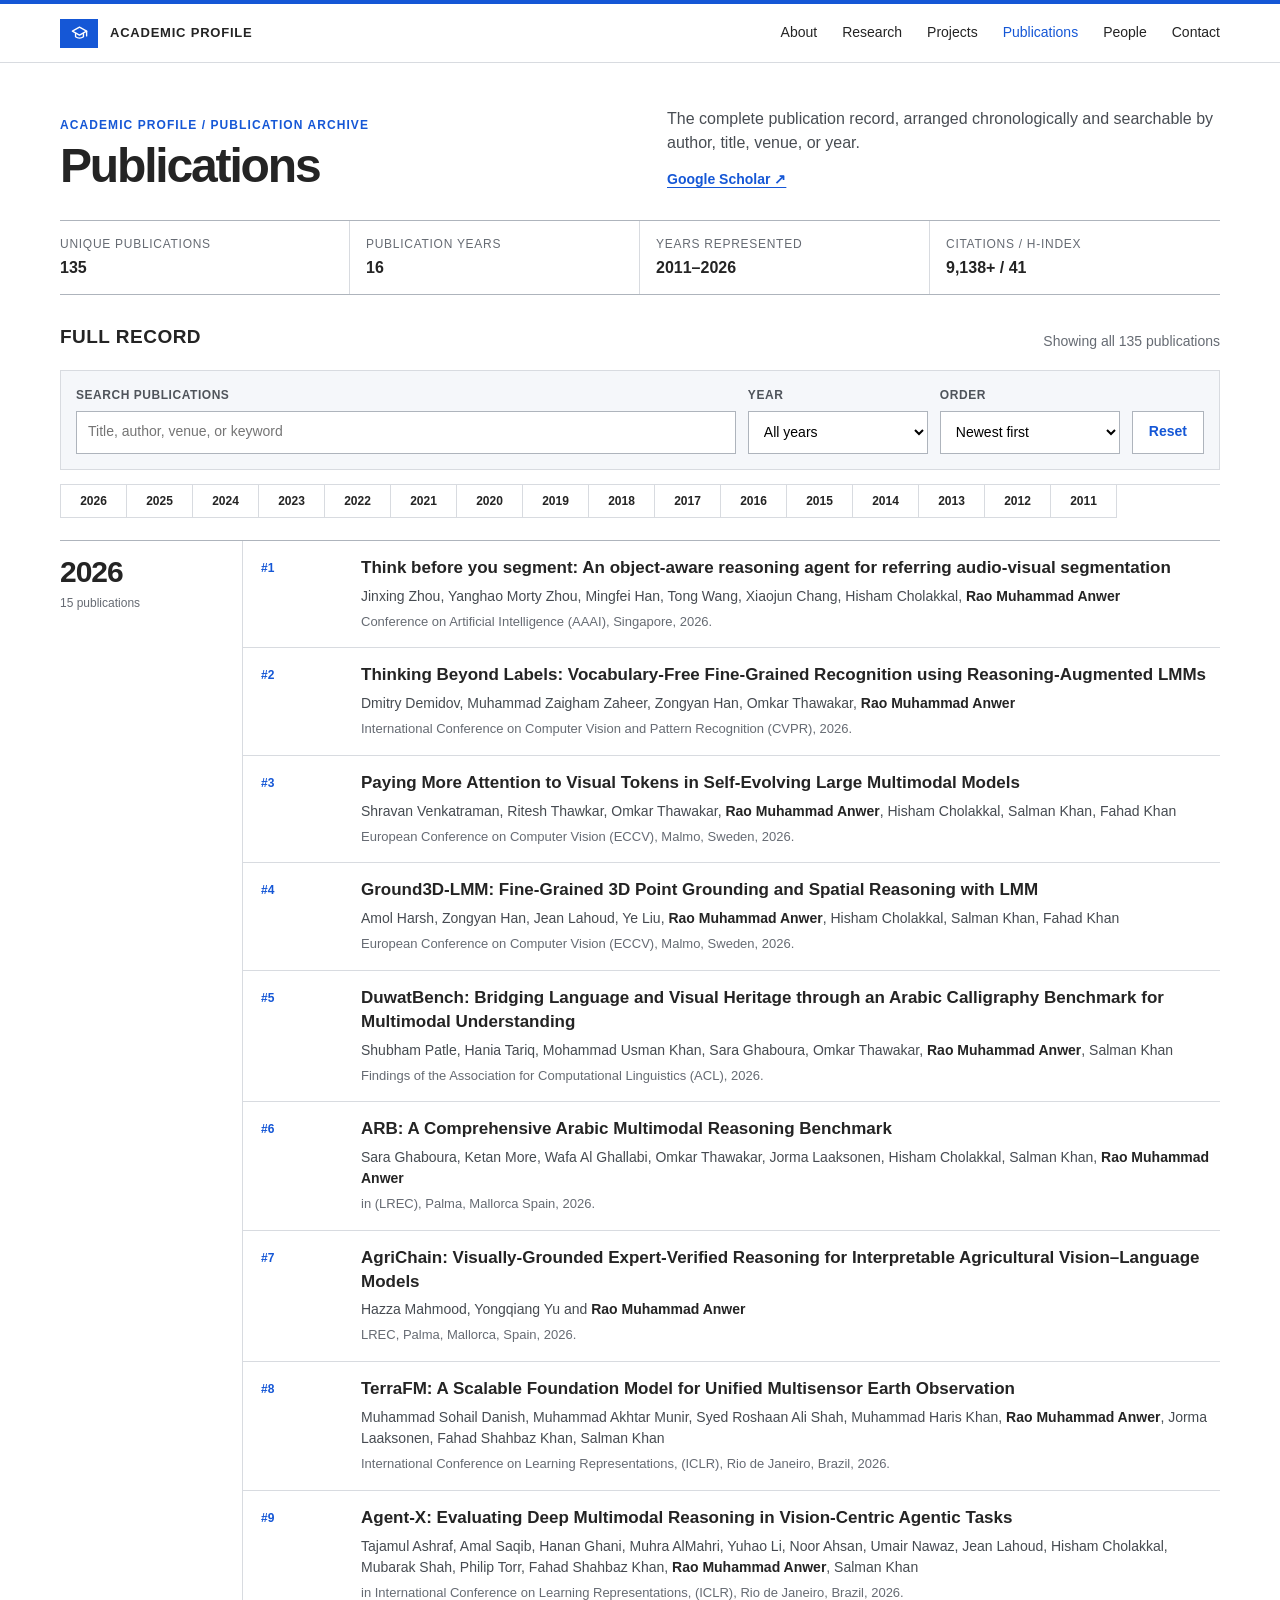
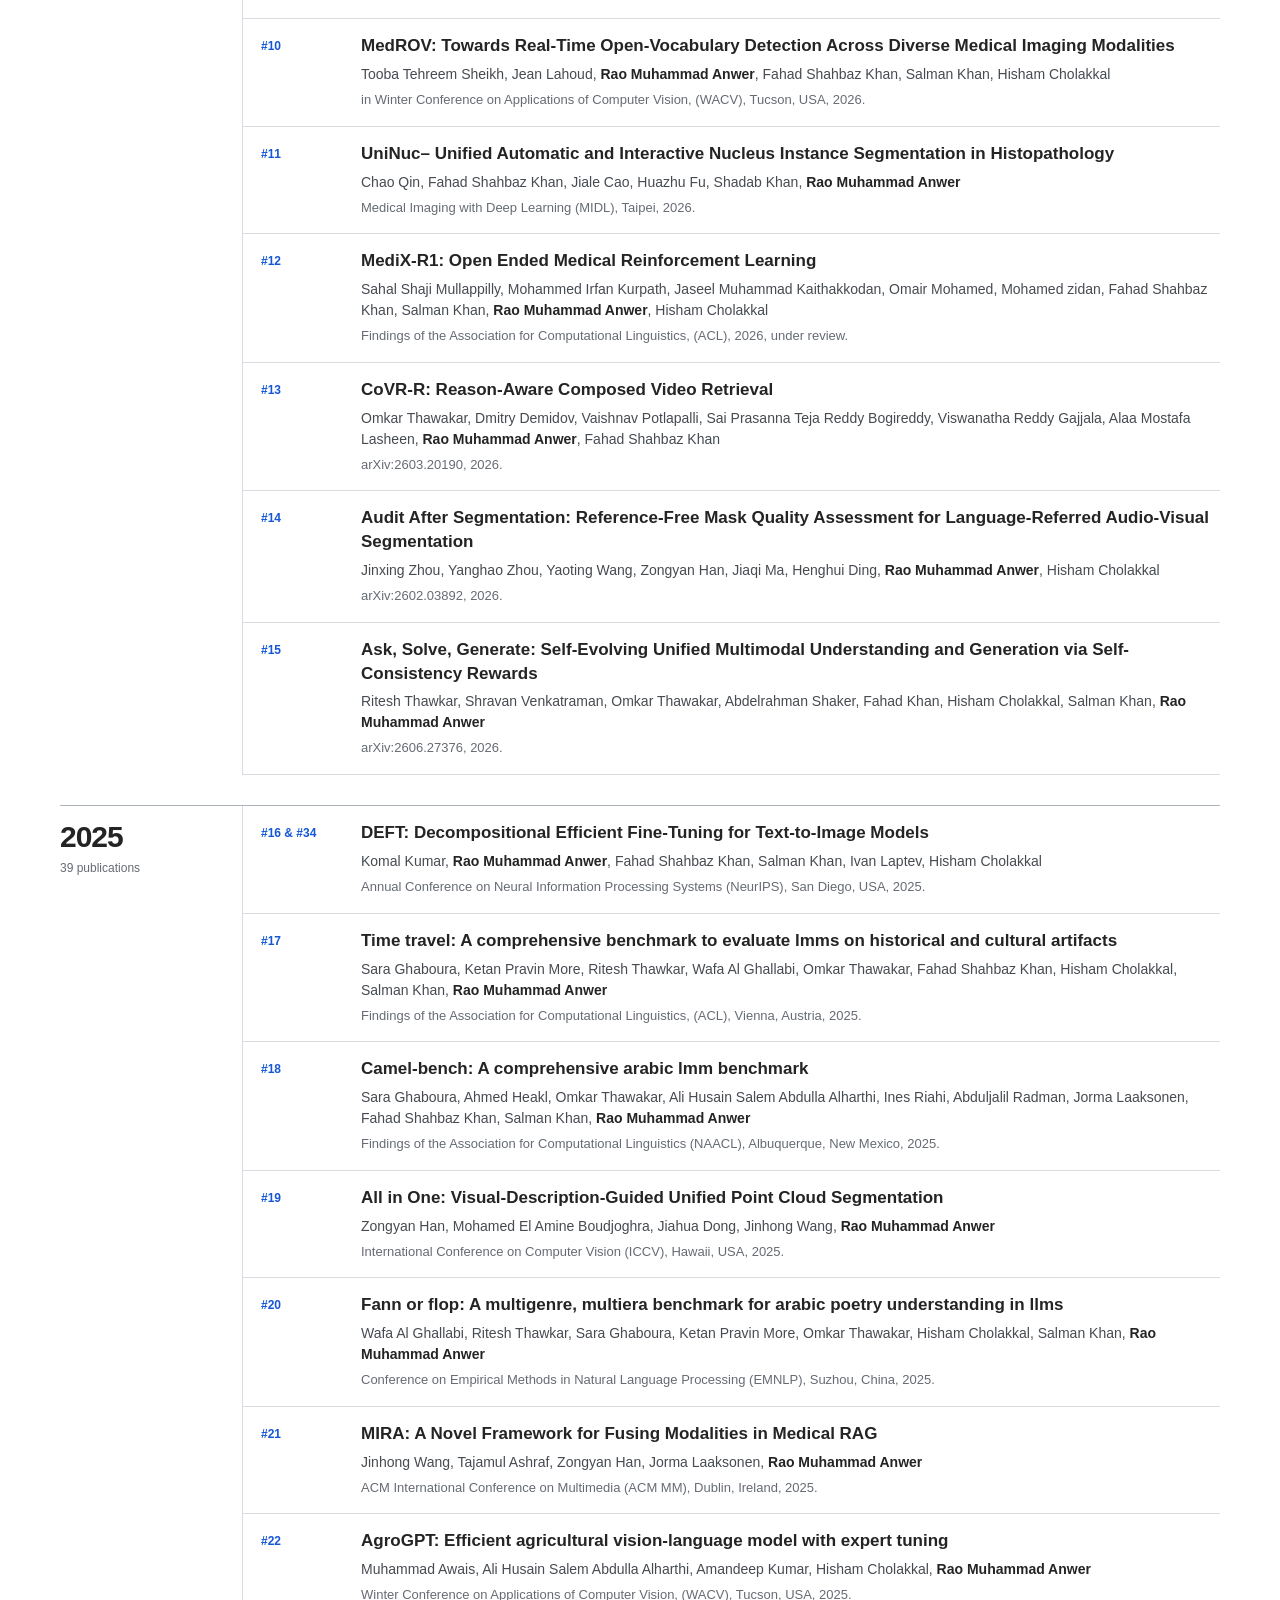
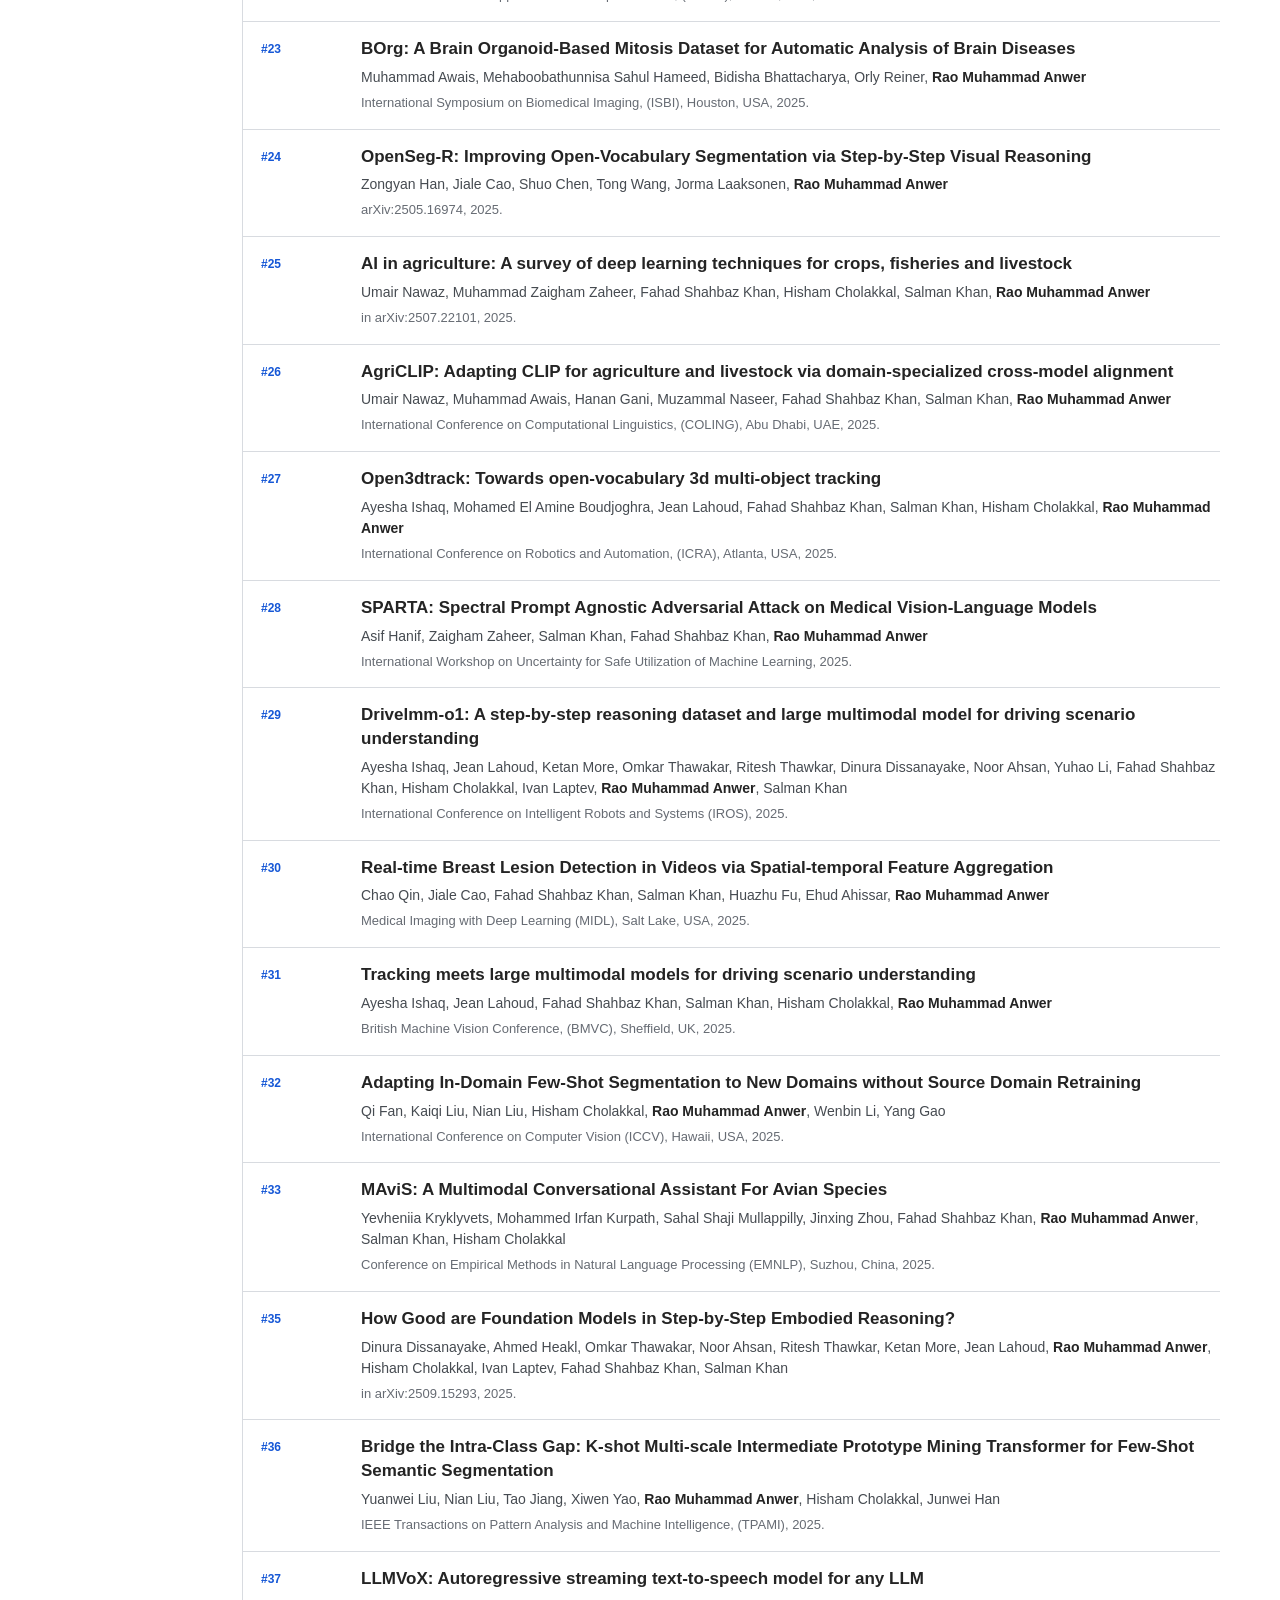
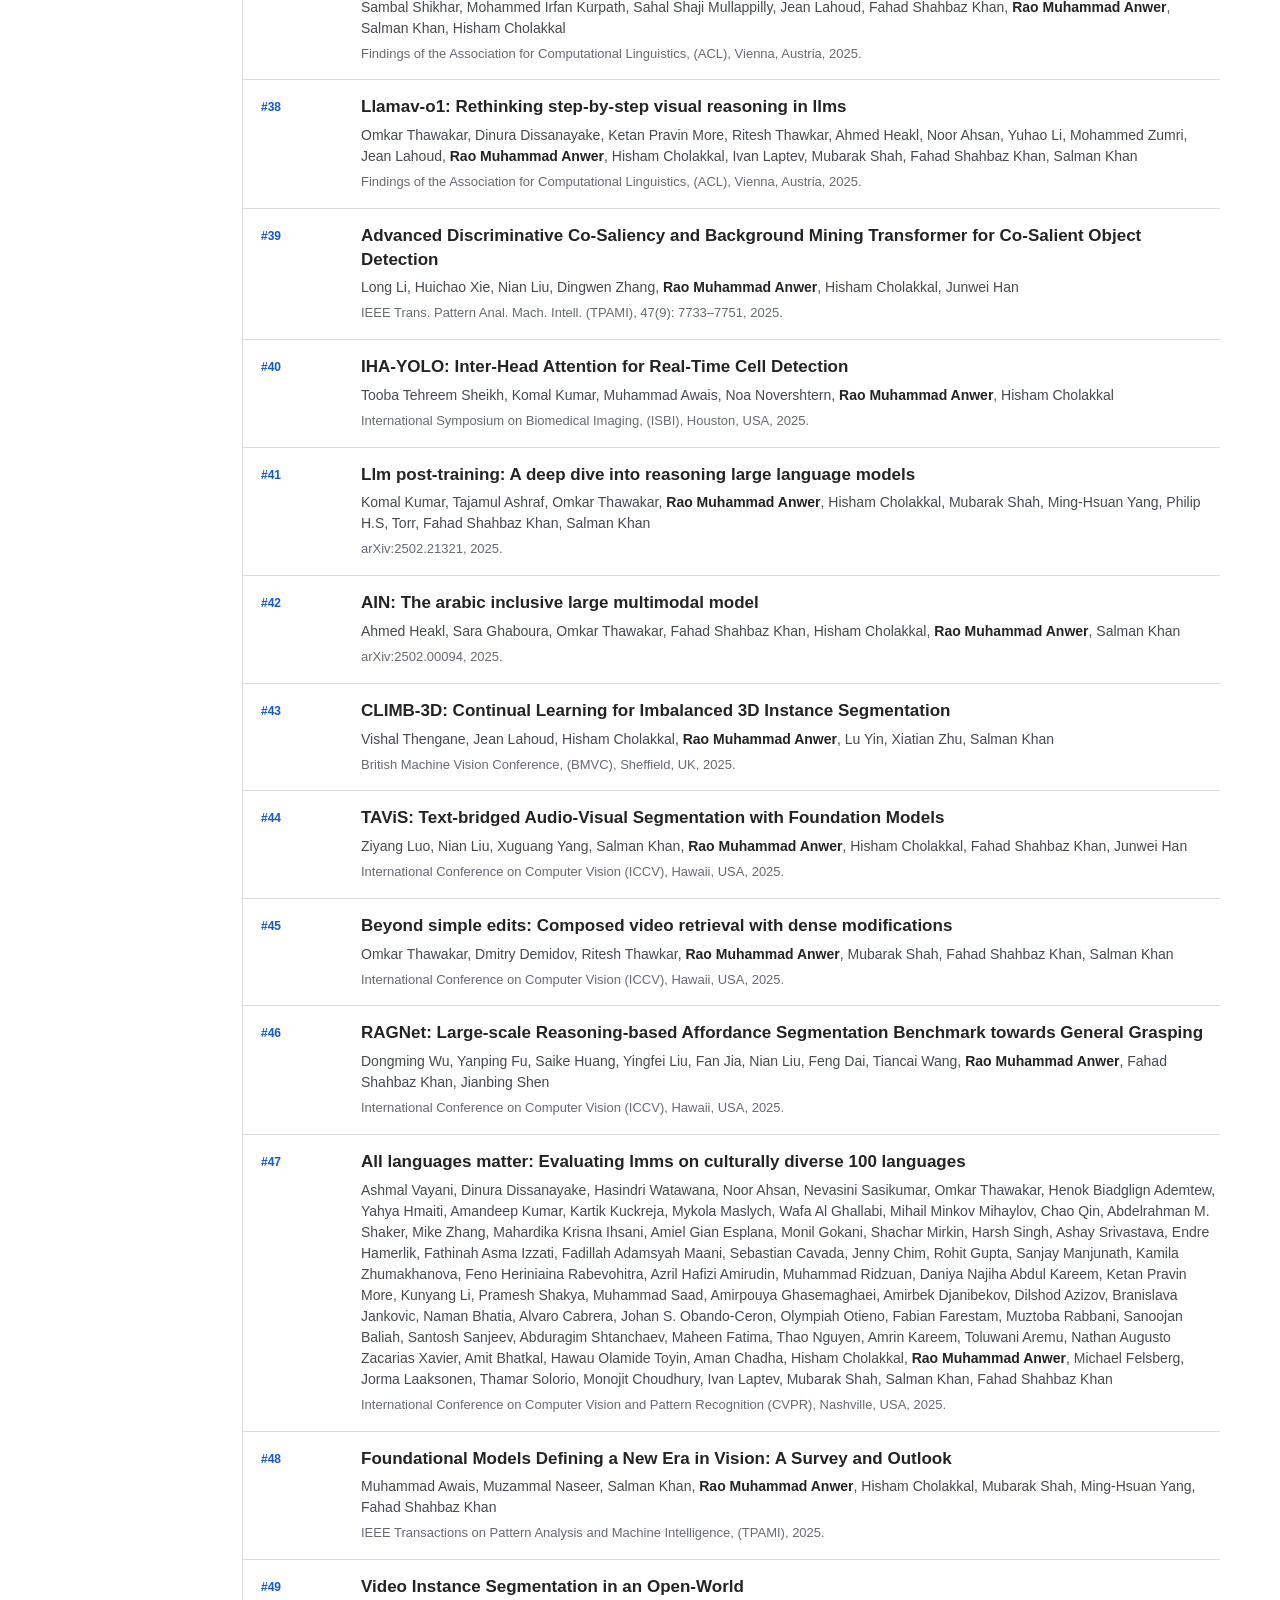
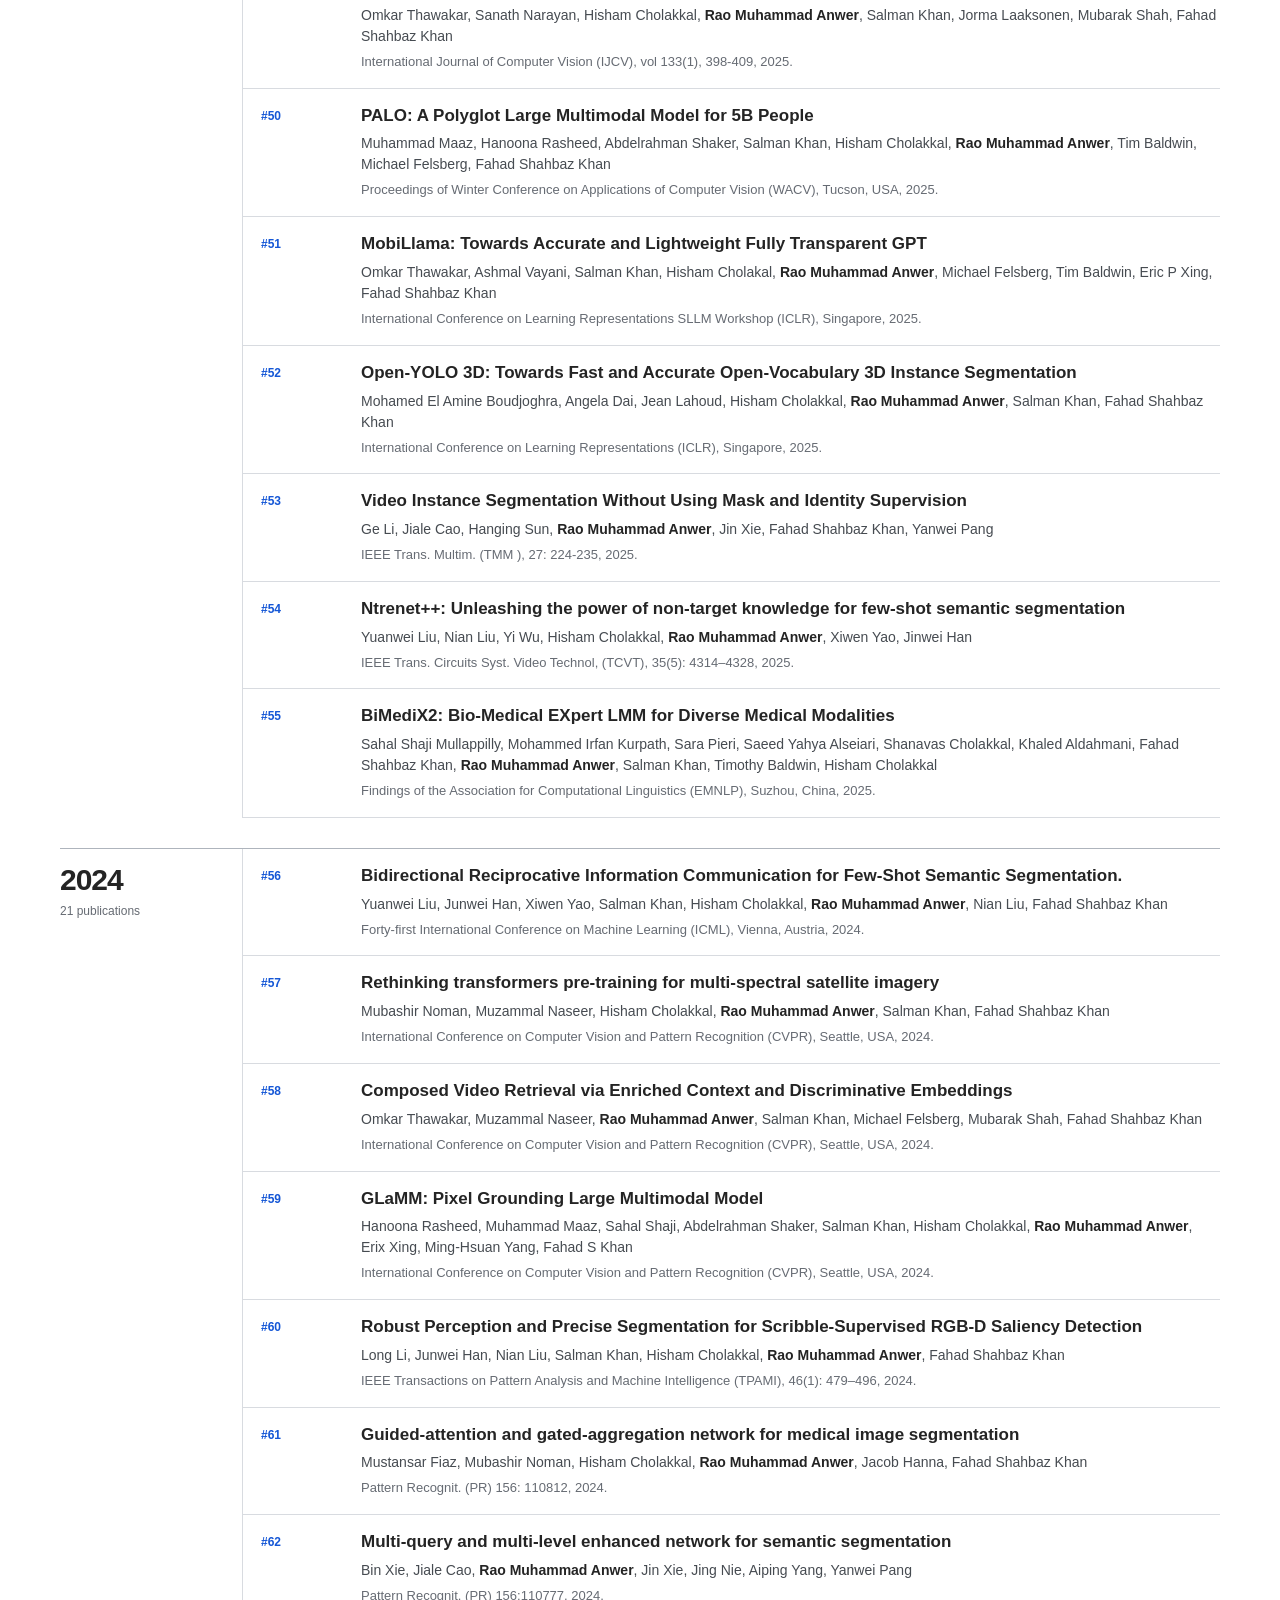
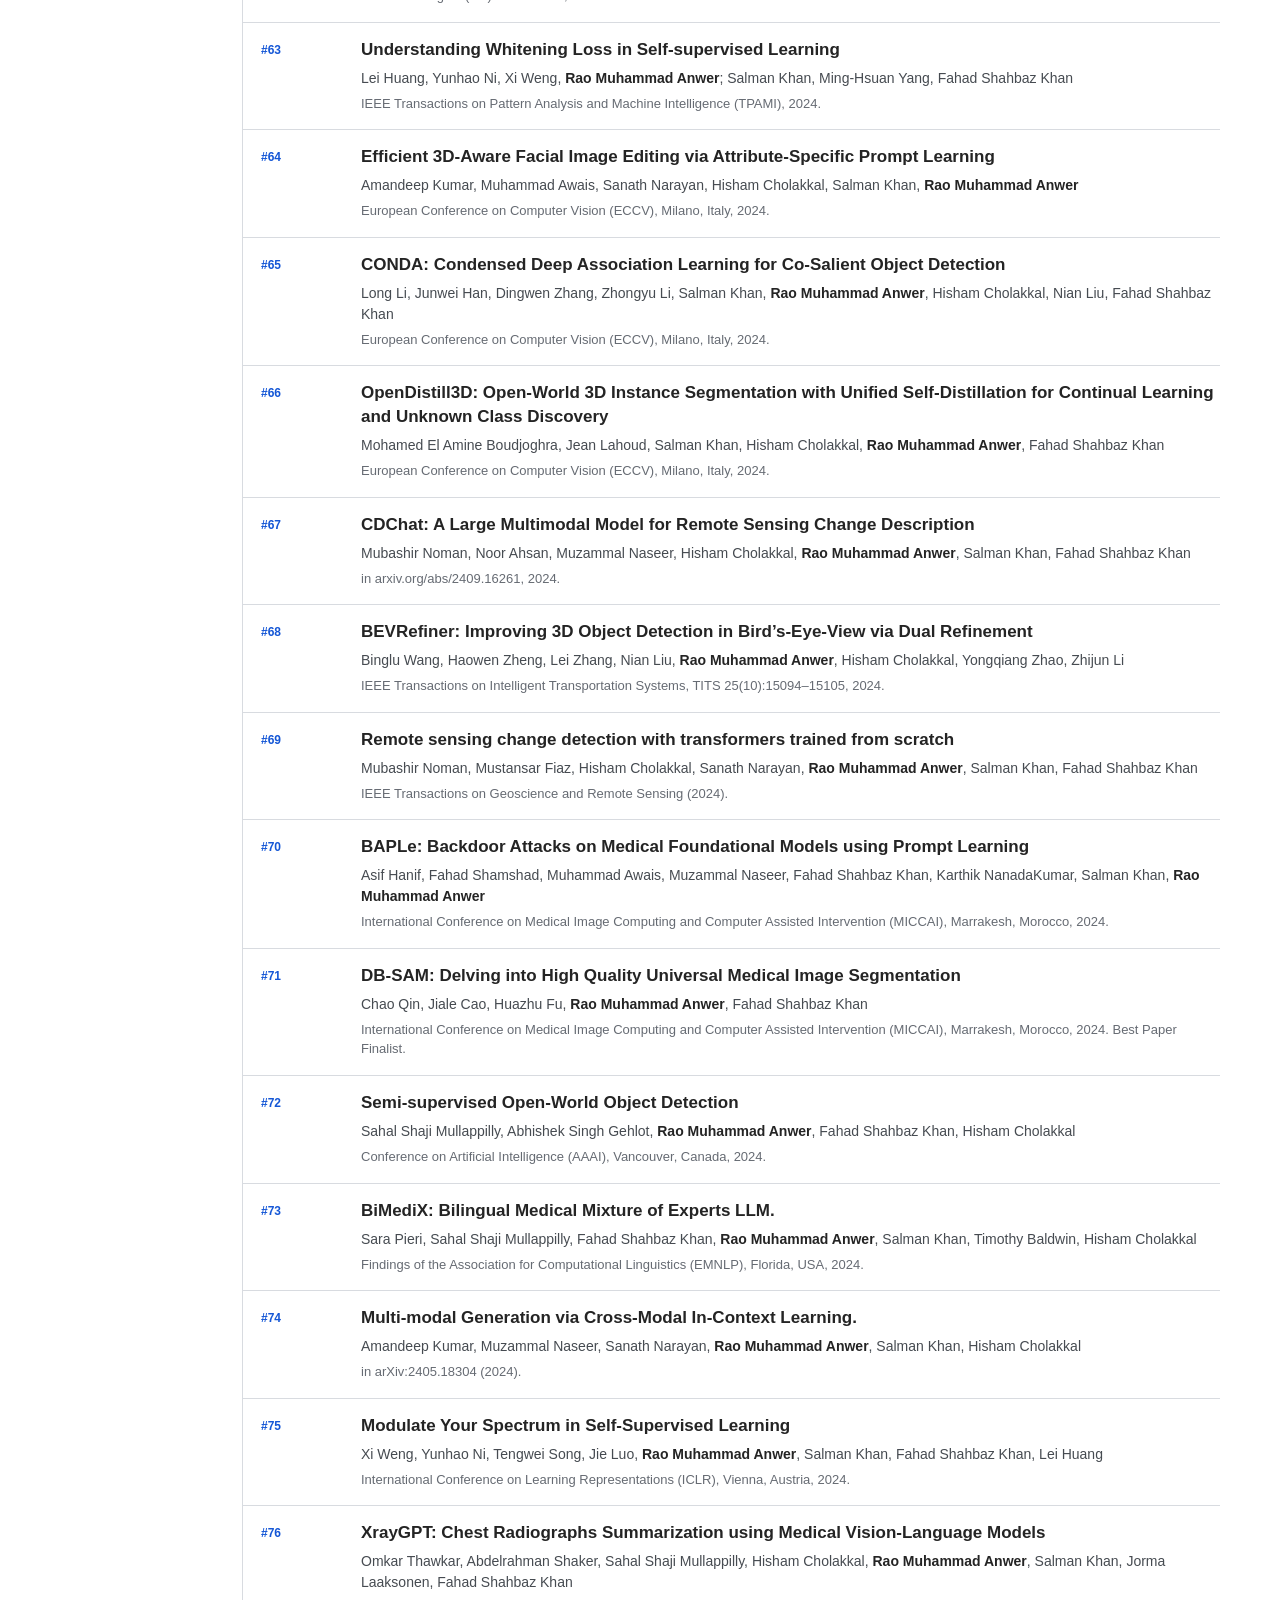
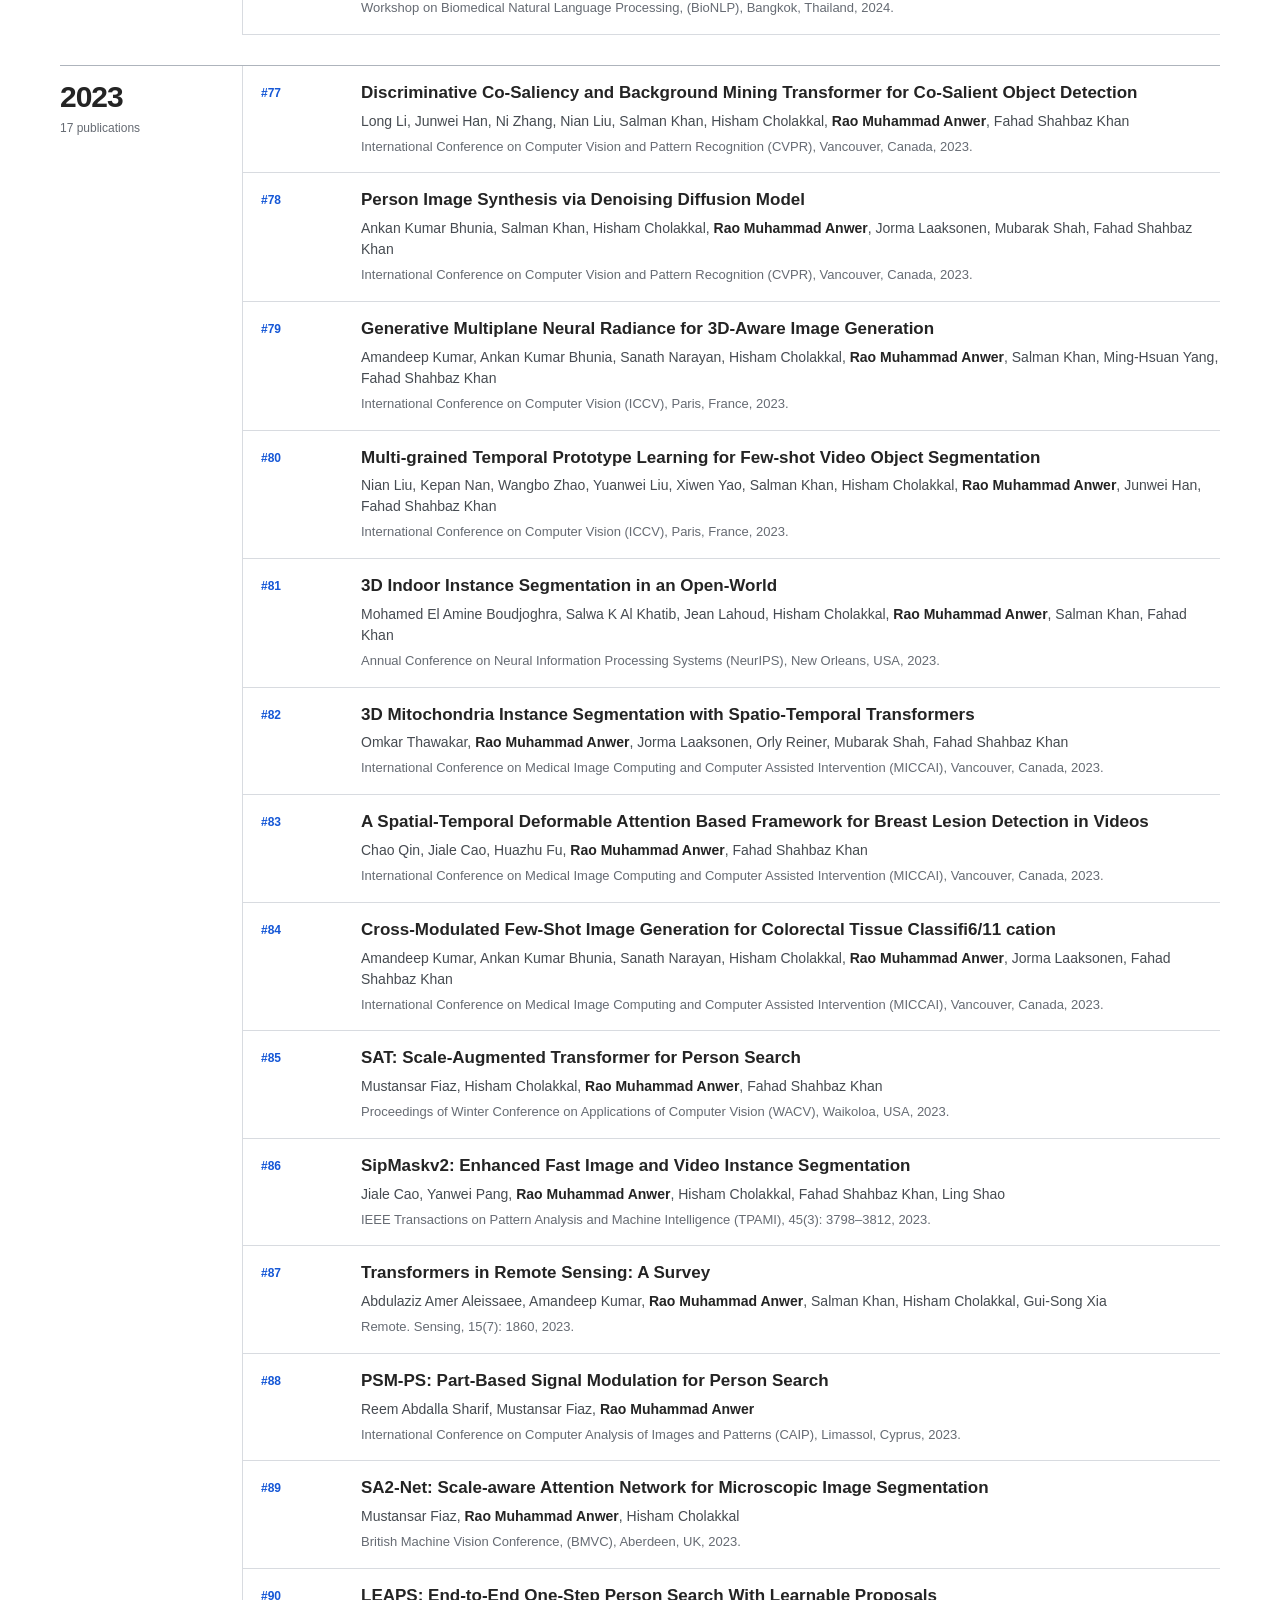
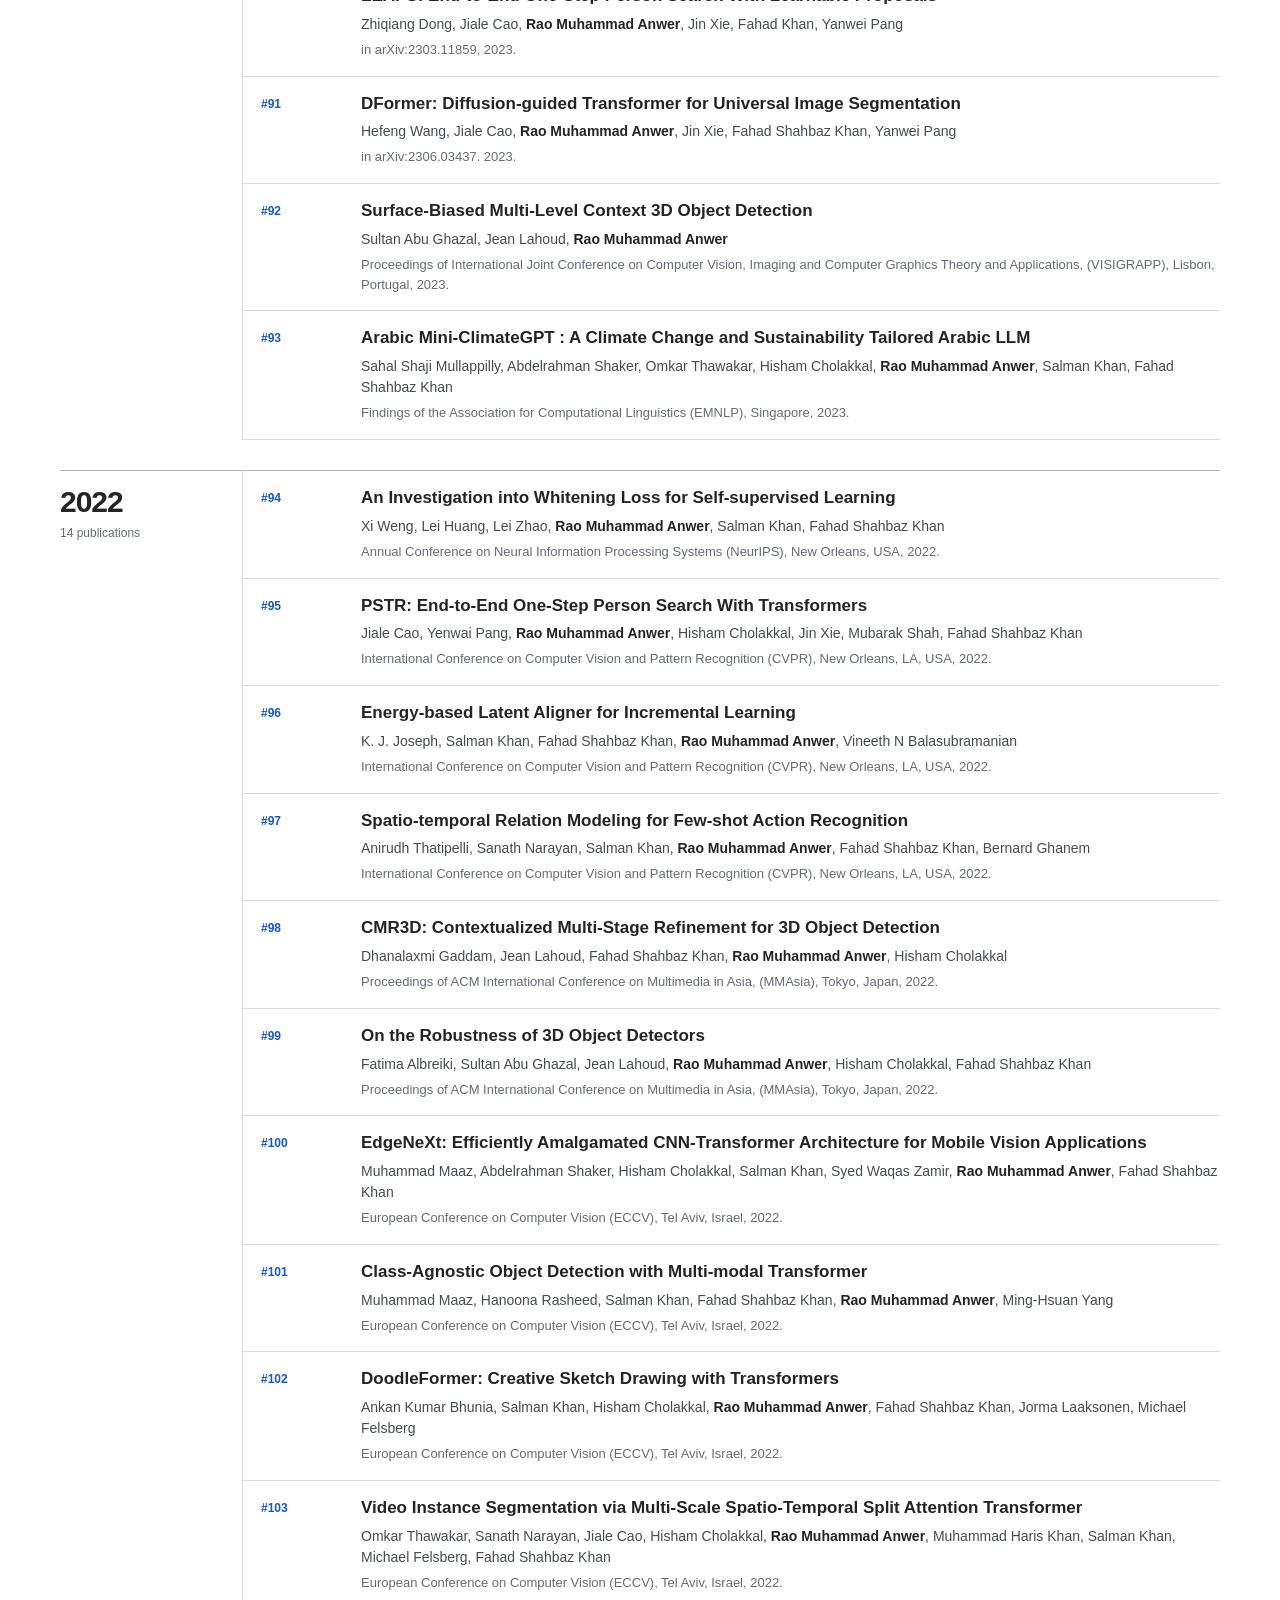
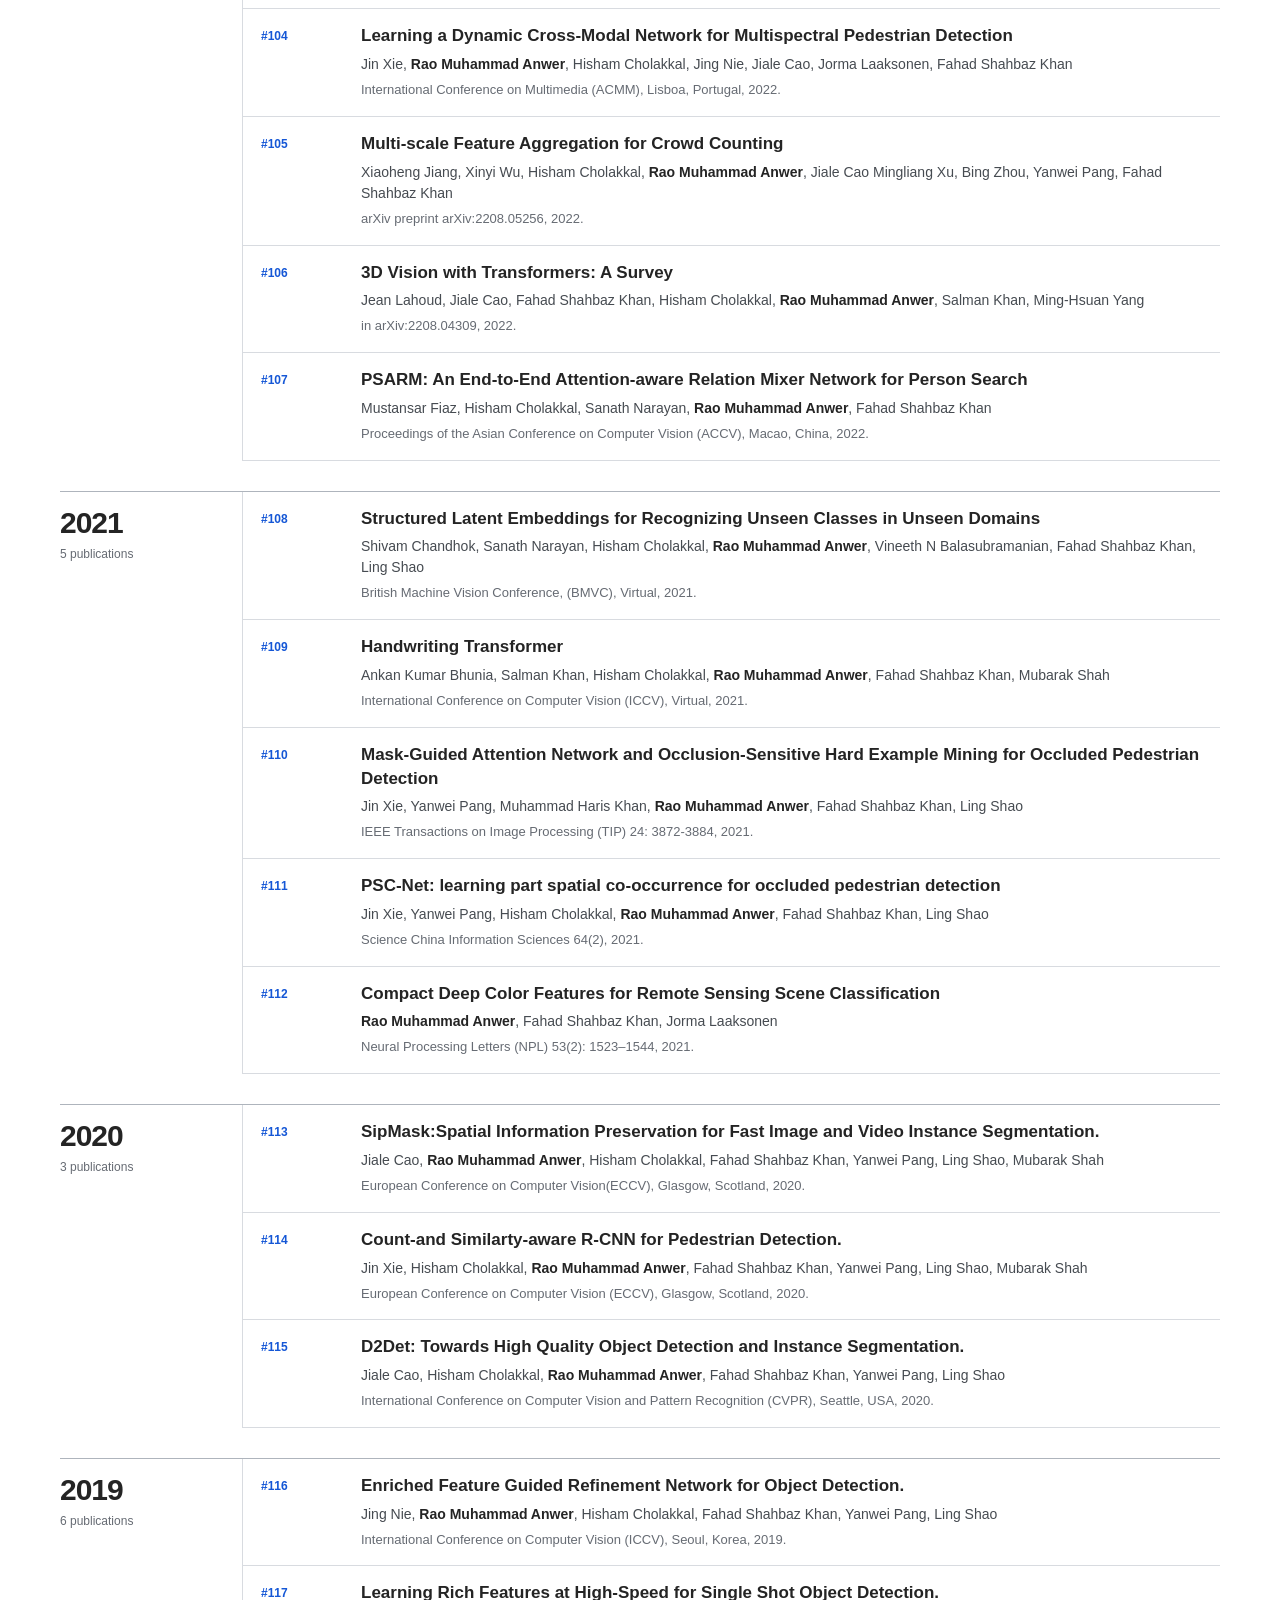
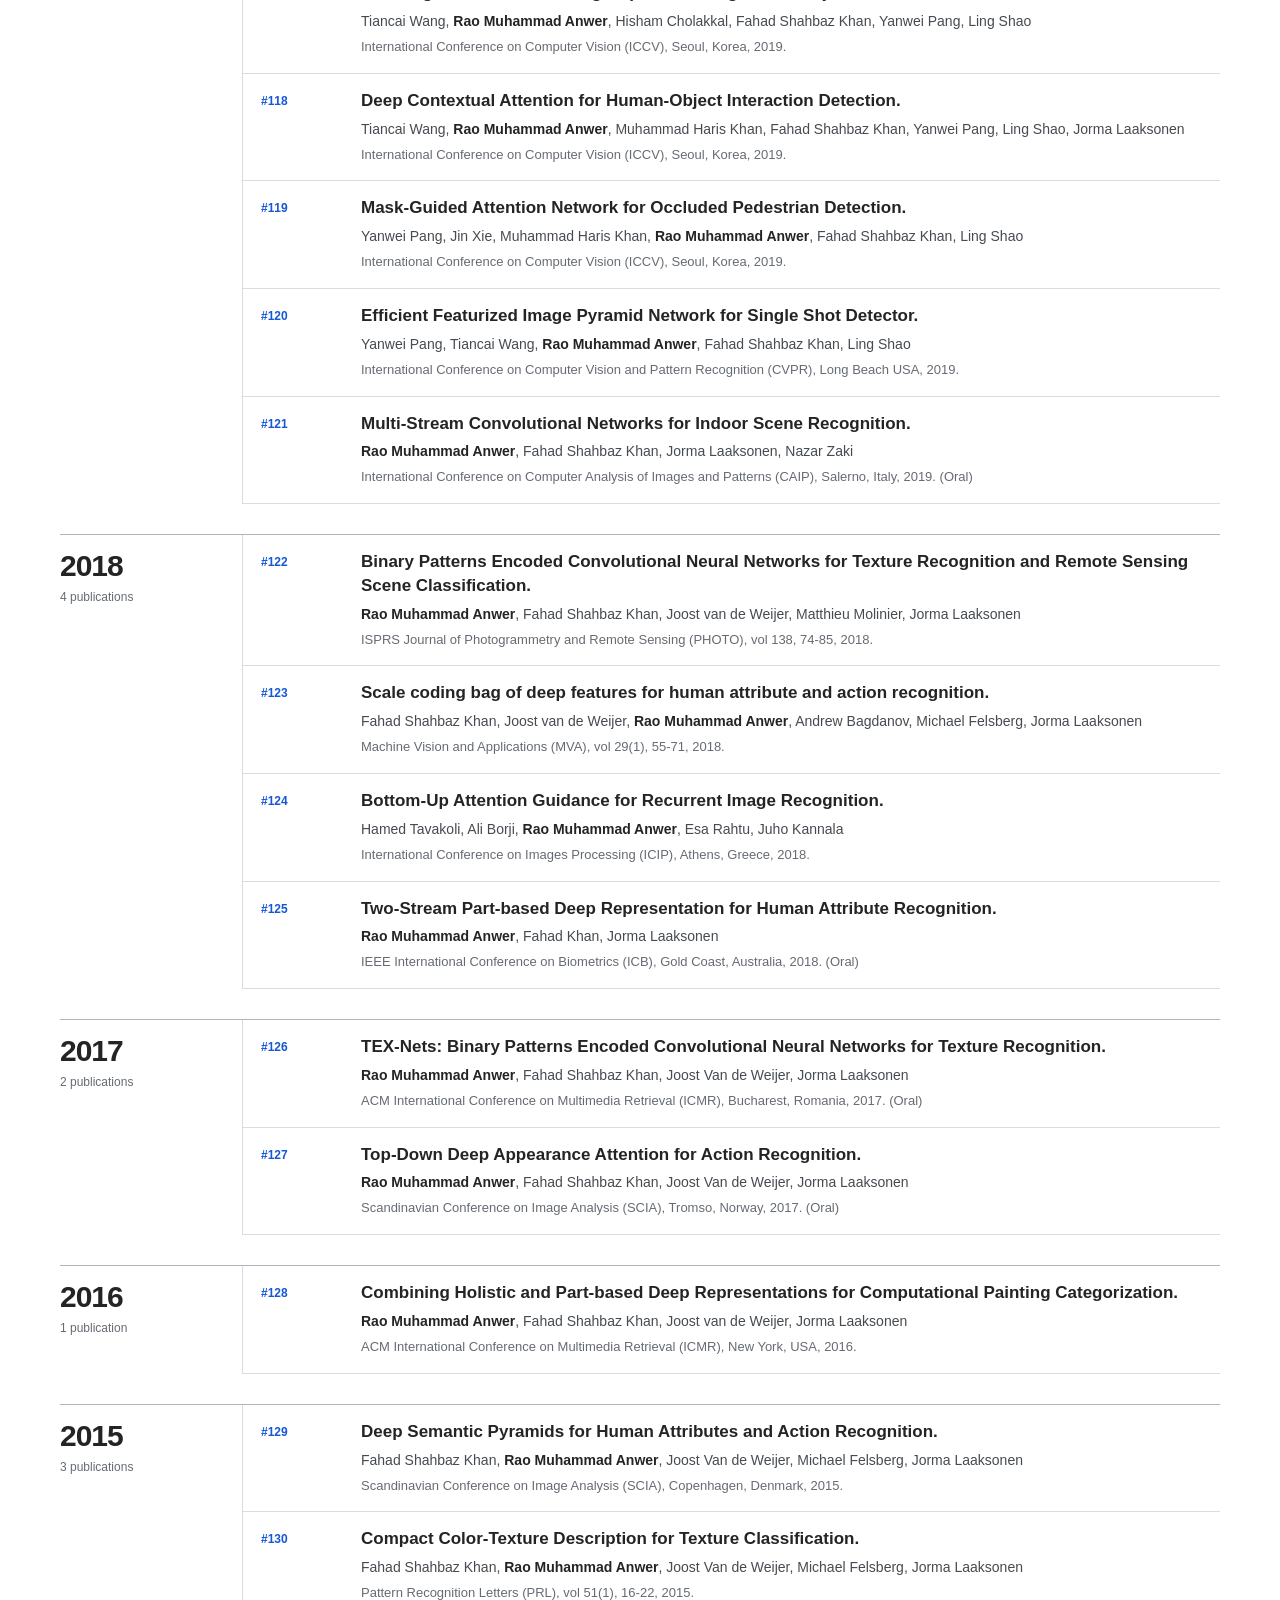
==== publications.html @ 92c31e39 "files added" ====
<!doctype html>
<html lang="en">

<head>
  <meta charset="UTF-8" />
  <meta name="viewport" content="width=device-width, initial-scale=1.0" />
  <meta name="description"
    content="Complete publication record of Rao Muhammad Anwer, arranged and searchable by year." />
  <meta name="theme-color" content="#ffffff" />
  <title>Publications — Rao Muhammad Anwer</title>
  <link rel="stylesheet" href="styles.css" />
  <script src="script.js" defer></script>
  <script src="publications-data.js" defer></script>
  <script src="publications-page.js" defer></script>
</head>

<body>
  <a class="skip-link" href="#main">Skip to main content</a>

  <header class="site-header">
    <div class="page header-row">
      <a class="site-name" href="index.html" aria-label="Rao Muhammad Anwer, home">
        <span class="site-icon" aria-hidden="true">
          <svg viewBox="0 0 24 24" fill="none" stroke="currentColor" stroke-width="1.7"
            stroke-linecap="round" stroke-linejoin="round" focusable="false">
            <path d="m3 9 9-5 9 5-9 5-9-5Z" />
            <path d="M7 12v4c2.8 2.2 7.2 2.2 10 0v-4" />
            <path d="M21 9v6" />
          </svg>
        </span>
        <span>Academic profile</span>
      </a>

      <button class="menu-button" type="button" aria-expanded="false" aria-controls="primary-navigation">
        <span class="sr-only">Toggle navigation</span>
        Menu
      </button>

      <nav id="primary-navigation" class="site-nav" aria-label="Primary navigation">
        <a href="index.html#about">About</a>
        <a href="index.html#research">Research</a>
        <a href="index.html#projects">Projects</a>
        <a href="publications.html" aria-current="page">Publications</a>
        <a href="people.html">People</a>
        <a href="index.html#contact">Contact</a>
      </nav>
    </div>
  </header>

  <main id="main" class="page publications-main">
    <header class="publications-hero">
      <div>
        <p class="overline">Academic profile / Publication archive</p>
        <h1>Publications</h1>
      </div>
      <div class="publications-hero-copy">
        <p>
          The complete publication record, arranged chronologically and searchable
          by author, title, venue, or year.
        </p>
        <div class="publications-source-links">
          <a href="https://scholar.google.com/citations?user=_KlvMVoAAAAJ&amp;hl=en" target="_blank"
            rel="noreferrer">Google Scholar ↗</a>
        </div>
      </div>
    </header>

    <div class="publication-metrics" aria-label="Publication metrics">
      <div><span>Unique publications</span><strong id="unique-publication-count">135</strong></div>
      <div><span>Publication years</span><strong>16</strong></div>
      <div><span>Years represented</span><strong>2011–2026</strong></div>
      <div><span>Citations / H-index</span><strong>9,138+ / 41</strong></div>
    </div>

    <section class="publication-browser" aria-labelledby="publication-browser-title">
      <div class="publication-browser-heading">
        <div>
          <h2 id="publication-browser-title">Full record</h2>
        </div>
        <p id="publication-results-status" role="status" aria-live="polite">
          Showing 135 publications
        </p>
      </div>

      <form class="publication-controls" id="publication-controls" role="search">
        <label class="publication-search">
          <span>Search publications</span>
          <input id="publication-search" name="query" type="search"
            placeholder="Title, author, venue, or keyword" autocomplete="off" />
        </label>

        <label>
          <span>Year</span>
          <select id="publication-year" name="year">
            <option value="all">All years</option>
          </select>
        </label>

        <label>
          <span>Order</span>
          <select id="publication-sort" name="sort">
            <option value="newest">Newest first</option>
            <option value="oldest">Oldest first</option>
          </select>
        </label>

        <button id="publication-reset" type="reset">Reset</button>
      </form>

      <nav id="publication-year-nav" class="publication-year-nav" aria-label="Jump to publication year"></nav>

      <div id="full-publication-record" class="full-publication-record" aria-busy="true"></div>

      <div id="publication-empty-state" class="publication-empty-state" hidden>
        <strong>No matching publications</strong>
        <p>Try a different keyword or reset the filters.</p>
      </div>

      <noscript>
        <p class="publication-noscript">
          JavaScript is required for the searchable list. You can also browse the
          record on <a href="https://scholar.google.com/citations?user=_KlvMVoAAAAJ&amp;hl=en">Google Scholar</a>.
        </p>
      </noscript>
    </section>
  </main>

  <footer class="page site-footer">
    <p>© <span id="year">2026</span> Rao Muhammad Anwer</p>
    <a href="index.html">Return to profile ←</a>
  </footer>
</body>

</html>
---- styles.css ----
:root {
  --ink: #242424;
  --muted: #666b73;
  --blue: #1557d6;
  --blue-dark: #0d3e9c;
  --line: #d8dbe0;
  --line-dark: #aeb4bc;
  --paper: #ffffff;
  --wash: #f5f7fa;
  --sans: -apple-system, BlinkMacSystemFont, "Segoe UI", Helvetica, Arial, sans-serif;
  --page: min(1160px, calc(100vw - 48px));
}

* {
  box-sizing: border-box;
}

html {
  scroll-padding-top: 72px;
}

body {
  margin: 0;
  color: var(--ink);
  background: var(--paper);
  font-family: var(--sans);
  font-size: 16px;
  line-height: 1.52;
  -webkit-font-smoothing: antialiased;
}

body.menu-open {
  overflow: hidden;
}

a {
  color: var(--blue);
  text-decoration-thickness: 1px;
  text-underline-offset: 3px;
}

a:hover {
  color: var(--blue-dark);
}

button {
  color: inherit;
  font: inherit;
}

img {
  height: auto;
  max-width: 100%;
}

[hidden] {
  display: none !important;
}

.page {
  width: var(--page);
  margin-inline: auto;
}

.skip-link {
  position: fixed;
  z-index: 1000;
  top: 8px;
  left: 8px;
  padding: 8px 12px;
  color: #fff;
  background: var(--blue);
  transform: translateY(-150%);
}

.skip-link:focus {
  transform: translateY(0);
}

.sr-only {
  position: absolute;
  width: 1px;
  height: 1px;
  padding: 0;
  margin: -1px;
  overflow: hidden;
  clip: rect(0, 0, 0, 0);
  white-space: nowrap;
  border: 0;
}

:focus-visible {
  outline: 2px solid var(--blue);
  outline-offset: 3px;
}

/* Header */

.site-header {
  position: sticky;
  z-index: 100;
  top: 0;
  border-top: 4px solid var(--blue);
  border-bottom: 1px solid var(--line);
  background: rgba(255, 255, 255, 0.98);
}

.header-row {
  position: relative;
  display: flex;
  min-height: 58px;
  align-items: center;
  justify-content: space-between;
}

.site-name {
  display: flex;
  align-items: center;
  gap: 12px;
  color: var(--ink);
  font-size: 13px;
  font-weight: 650;
  letter-spacing: 0.06em;
  text-decoration: none;
  text-transform: uppercase;
}

.site-name:hover {
  color: var(--ink);
}

.site-icon {
  display: grid;
  width: 38px;
  height: 29px;
  place-items: center;
  color: #fff;
  background: var(--blue);
}

.site-icon svg {
  width: 19px;
  height: 19px;
}

.site-nav {
  display: flex;
  align-items: center;
  gap: 25px;
  font-size: 14px;
}

.site-nav a {
  color: var(--ink);
  text-decoration: none;
}

.site-nav a:hover,
.site-nav a[aria-current="page"] {
  color: var(--blue);
}

.menu-button {
  display: none;
  padding: 7px 10px;
  border: 1px solid var(--line-dark);
  background: #fff;
  font-size: 13px;
  text-transform: uppercase;
}

/* Profile */

.hero {
  display: grid;
  padding: 34px 0;
  border-bottom: 1px solid var(--line-dark);
  grid-template-columns: minmax(280px, 390px) minmax(0, 1fr);
}

.portrait {
  margin: 0;
  padding-right: 34px;
  border-right: 1px solid var(--line);
}

.portrait img {
  display: block;
  width: 100%;
  height: auto;
}

.identity {
  display: flex;
  min-width: 0;
  flex-direction: column;
  justify-content: center;
  padding-left: 46px;
}

.overline,
.field-label {
  display: block;
  margin: 0 0 12px;
  color: var(--blue);
  font-size: 12px;
  font-weight: 700;
  letter-spacing: 0.09em;
  text-transform: uppercase;
}

.identity h1 {
  max-width: 760px;
  margin: 0;
  font-size: clamp(35px, 4.1vw, 50px);
  font-weight: 620;
  letter-spacing: -0.045em;
  line-height: 1.02;
}

.role {
  margin: 19px 0 0;
  color: var(--ink);
  font-size: 18px;
  font-weight: 600;
}

.university {
  max-width: 670px;
  margin: 4px 0 0;
  color: var(--muted);
  font-size: 16px;
}

.profile-summary {
  max-width: 680px;
  margin: 20px 0 0;
  padding-top: 16px;
  border-top: 1px solid var(--line);
  color: #42464c;
  font-size: 17px;
}

.profile-links {
  display: flex;
  flex-wrap: wrap;
  gap: 8px;
  margin: 18px 0 0;
  padding: 0;
  list-style: none;
}

.profile-link {
  display: inline-flex;
  min-height: 34px;
  align-items: center;
  gap: 7px;
  padding: 6px 10px;
  color: var(--ink);
  border: 1px solid var(--line);
  background: #fff;
  font-size: 13px;
  font-weight: 600;
  line-height: 1;
  text-decoration: none;
}

.profile-link svg {
  width: 17px;
  height: 17px;
  flex: 0 0 auto;
  color: var(--blue);
}

.profile-link:hover {
  color: var(--blue);
  border-color: var(--blue);
  background: var(--wash);
}

.profile-facts {
  display: grid;
  border-bottom: 1px solid var(--line-dark);
  grid-template-columns: repeat(4, 1fr);
}

.profile-facts div {
  display: flex;
  min-width: 0;
  flex-direction: column;
  gap: 3px;
  padding: 13px 16px;
  border-right: 1px solid var(--line);
}

.profile-facts div:first-child {
  padding-left: 0;
}

.profile-facts div:last-child {
  border-right: 0;
}

.profile-facts span {
  color: var(--muted);
  font-size: 12px;
  letter-spacing: 0.07em;
  text-transform: uppercase;
}

.profile-facts strong {
  overflow: hidden;
  font-size: 14px;
  font-weight: 600;
  text-overflow: ellipsis;
  white-space: nowrap;
}

/* Indexed sections */

.index-section {
  display: grid;
  padding: 29px 0 32px;
  border-bottom: 1px solid var(--line-dark);
  grid-template-columns: 172px minmax(0, 1fr);
  gap: 34px;
}

.section-index {
  align-self: start;
}

.section-index h2 {
  margin: 0;
  font-size: 16px;
  font-weight: 700;
  letter-spacing: 0.035em;
  line-height: 1.3;
  text-transform: uppercase;
}

.section-content {
  min-width: 0;
}

.about-layout > *,
.contact-grid > *,
.directory-category > *,
.directory-hero > *,
.publications-hero > * {
  min-width: 0;
}

.section-intro {
  max-width: 780px;
  margin: 0 0 18px;
  color: #3e4349;
  font-size: 17px;
}

.about-layout {
  display: grid;
  grid-template-columns: minmax(0, 1.1fr) minmax(300px, 0.9fr);
  gap: 52px;
}

.biography p {
  max-width: 680px;
  margin: 0 0 12px;
}

.biography .lead {
  font-size: 17px;
  font-weight: 570;
}

.academic-record {
  margin: 0;
  border-top: 1px solid var(--line-dark);
}

.academic-record div {
  padding: 10px 0;
  border-bottom: 1px solid var(--line);
}

.academic-record dt {
  margin-bottom: 3px;
  font-size: 14px;
  font-weight: 650;
}

.academic-record dd {
  margin: 0;
  color: var(--muted);
  font-size: 14px;
}

/* News */

.news-list {
  margin: 0;
  padding: 0;
  border-top: 1px solid var(--line-dark);
  list-style: none;
}

.news-list li {
  display: grid;
  padding: 13px 0 14px;
  border-bottom: 1px solid var(--line);
  grid-template-columns: 118px minmax(0, 1fr);
  gap: 22px;
}

.news-list time {
  padding-top: 2px;
  color: var(--blue);
  font-size: 13px;
  font-weight: 700;
  letter-spacing: 0.04em;
}

.news-list h3,
.news-list p {
  margin: 0;
}

.news-list h3 {
  font-size: 16px;
  font-weight: 650;
  line-height: 1.4;
}

.news-list p {
  max-width: 820px;
  margin-top: 4px;
  color: var(--muted);
  font-size: 14px;
}

/* Research */

.research-list {
  margin: 0;
  padding: 0;
  border-top: 1px solid var(--line-dark);
  list-style: none;
}

.research-list li {
  display: grid;
  align-items: baseline;
  padding: 13px 0;
  border-bottom: 1px solid var(--line);
  grid-template-columns: minmax(190px, 0.8fr) minmax(280px, 1.25fr) minmax(180px, 0.8fr);
  gap: 18px;
}

.research-list h3,
.research-list p,
.research-list small {
  margin: 0;
}

.research-list h3 {
  font-size: 16px;
  font-weight: 650;
  line-height: 1.35;
}

.research-list p {
  color: #494e55;
  font-size: 14px;
}

.research-list small {
  color: var(--blue);
  font-size: 13px;
  line-height: 1.45;
}

/* Selected projects */

.project-grid {
  display: grid;
  border-top: 1px solid var(--line-dark);
  border-left: 1px solid var(--line);
  grid-template-columns: repeat(2, minmax(0, 1fr));
}

.project-card {
  display: flex;
  min-width: 0;
  min-height: 220px;
  flex-direction: column;
  padding: 18px 20px;
  border-right: 1px solid var(--line);
  border-bottom: 1px solid var(--line);
}

.project-card h3,
.project-card p {
  margin: 0;
}

.project-card h3 {
  font-size: 19px;
  font-weight: 680;
  letter-spacing: -0.015em;
  line-height: 1.3;
}

.project-card p {
  margin-top: 8px;
  color: var(--muted);
  font-size: 14px;
}

.project-links {
  display: flex;
  flex-wrap: wrap;
  gap: 8px 18px;
  margin-top: auto;
  padding-top: 18px;
}

.project-links a {
  font-size: 14px;
  font-weight: 650;
  text-decoration: none;
}

.project-links a:hover {
  text-decoration: underline;
}

/* Funding, patents, and teaching */

.highlight-grid,
.teaching-grid {
  display: grid;
  border-top: 1px solid var(--line-dark);
  border-left: 1px solid var(--line);
  grid-template-columns: repeat(2, minmax(0, 1fr));
}

.highlight-card,
.teaching-grid article {
  min-width: 0;
  padding: 16px 18px 18px;
  border-right: 1px solid var(--line);
  border-bottom: 1px solid var(--line);
}

.record-meta {
  display: block;
  margin-bottom: 6px;
  color: var(--blue);
  font-size: 13px;
  font-weight: 700;
  letter-spacing: 0.045em;
  line-height: 1.4;
  text-transform: uppercase;
}

.highlight-card h3,
.highlight-card p,
.teaching-grid h3,
.teaching-grid p {
  margin: 0;
}

.highlight-card h3,
.teaching-grid h3 {
  font-size: 16px;
  font-weight: 650;
  line-height: 1.35;
}

.highlight-card p,
.teaching-grid p {
  margin-top: 7px;
  color: var(--muted);
  font-size: 14px;
}

.service-strip {
  display: grid;
  margin-top: 14px;
  padding: 14px 16px;
  border-left: 3px solid var(--blue);
  background: var(--wash);
  grid-template-columns: 170px minmax(0, 1fr);
  gap: 20px;
}

.service-strip .field-label,
.service-strip p {
  margin: 0;
}

.service-strip p {
  color: #454a50;
  font-size: 14px;
}

.section-heading-row {
  display: flex;
  align-items: flex-start;
  justify-content: space-between;
  gap: 24px;
}

.section-heading-row .arrow-link {
  flex: 0 0 auto;
  padding-top: 3px;
}

.record-list {
  margin: 0;
  padding: 0;
  border-top: 1px solid var(--line-dark);
  list-style: none;
}

.record-list li {
  display: grid;
  padding: 12px 0;
  border-bottom: 1px solid var(--line);
  grid-template-columns: minmax(220px, 0.55fr) minmax(0, 1fr);
  gap: 24px;
}

.record-list .record-meta {
  margin: 0;
}

.record-list h3 {
  margin: 0;
  font-size: 15px;
  font-weight: 650;
  line-height: 1.4;
}

.teaching-grid {
  grid-template-columns: repeat(3, minmax(0, 1fr));
}

/* Publications */

.publication-toolbar {
  display: flex;
  align-items: center;
  justify-content: space-between;
  gap: 20px;
  margin-bottom: 13px;
}

.publication-toolbar > a,
.publication-actions a,
.arrow-link {
  font-size: 14px;
  font-weight: 600;
}

.publication-actions {
  display: flex;
  flex-wrap: wrap;
  justify-content: flex-end;
  gap: 8px 18px;
}

.filters {
  display: flex;
  flex-wrap: wrap;
  gap: 5px;
}

.filters button {
  min-width: 58px;
  padding: 5px 10px;
  border: 1px solid var(--line-dark);
  background: #fff;
  font-size: 13px;
  cursor: pointer;
}

.filters button:hover {
  border-color: var(--blue);
  color: var(--blue);
}

.filters button.active {
  color: #fff;
  border-color: var(--blue);
  background: var(--blue);
}

.publication-table {
  border-top: 1px solid var(--line-dark);
}

.publication-head,
.publication-row {
  display: grid;
  grid-template-columns: 72px 82px minmax(0, 1fr);
  gap: 15px;
}

.publication-head {
  padding: 7px 0;
  color: var(--muted);
  border-bottom: 1px solid var(--line-dark);
  font-size: 12px;
  letter-spacing: 0.07em;
  text-transform: uppercase;
}

.publication-row {
  align-items: start;
  padding: 11px 0 12px;
  border-bottom: 1px solid var(--line);
}

.pub-year,
.pub-venue {
  padding-top: 2px;
  color: var(--muted);
  font-size: 13px;
}

.pub-venue {
  color: var(--blue);
  font-weight: 700;
}

.publication-row h3,
.publication-row p {
  margin: 0;
}

.publication-row h3 {
  max-width: 840px;
  font-size: 15px;
  font-weight: 650;
  line-height: 1.4;
}

.publication-row p {
  margin-top: 3px;
  color: var(--muted);
  font-size: 13px;
}

/* People preview */

.people-intro {
  display: flex;
  align-items: center;
  justify-content: space-between;
  gap: 20px;
  margin-bottom: 13px;
}

.people-intro p {
  margin: 0;
}

.people-preview {
  display: grid;
  border-top: 1px solid var(--line-dark);
  border-bottom: 1px solid var(--line-dark);
  grid-template-columns: repeat(4, 1fr);
}

.people-preview article {
  min-width: 0;
  padding: 14px 18px 16px;
  border-right: 1px solid var(--line);
}

.people-preview article:first-child {
  padding-left: 0;
}

.people-preview article:last-child {
  border-right: 0;
}

.people-preview h3 {
  min-height: 42px;
  margin: 0 0 12px;
  font-size: 16px;
  font-weight: 650;
}

.preview-roster {
  display: grid;
  gap: 10px;
  margin: 0;
  padding: 0;
  list-style: none;
}

.preview-roster li {
  display: grid;
  min-width: 0;
  align-items: center;
  grid-template-columns: 56px minmax(0, 1fr);
  gap: 11px;
}

.preview-photo,
.person-photo {
  display: block;
  aspect-ratio: 1 / 1;
  border: 1px solid var(--line);
  background: var(--wash);
  object-fit: cover;
  object-position: center;
}

.preview-photo {
  width: 56px;
  height: 56px;
}

.preview-photo-placeholder {
  display: grid;
  width: 56px;
  height: 56px;
  aspect-ratio: 1 / 1;
  place-items: center;
  color: var(--muted);
  border: 1px solid var(--line);
  background: var(--wash);
  font-size: 10px;
  letter-spacing: 0.06em;
  text-transform: uppercase;
}

.preview-roster strong,
.preview-roster small {
  display: block;
  min-width: 0;
}

.preview-roster strong {
  font-size: 13px;
  font-weight: 650;
  line-height: 1.3;
}

.preview-roster small {
  margin-top: 2px;
  color: var(--muted);
  font-size: 12px;
  line-height: 1.35;
}

/* Collaborators and contact */

.institution-grid {
  display: grid;
  grid-template-columns: repeat(5, minmax(0, 1fr));
  gap: 10px;
}

.institution-logo {
  display: grid;
  min-width: 0;
  aspect-ratio: 4 / 3;
  place-items: center;
  padding: 20px;
  border: 1px solid var(--line);
  background: #fff;
  text-decoration: none;
  transition:
    border-color 140ms ease,
    background-color 140ms ease,
    transform 140ms ease;
}

.institution-logo:hover {
  border-color: var(--blue);
  background: var(--wash);
  transform: translateY(-2px);
}

.institution-logo:focus-visible {
  border-color: var(--blue);
}

.institution-logo img {
  display: block;
  width: 100%;
  height: 100%;
  max-height: 62px;
  object-fit: contain;
}

.institution-logo--vertical img,
.institution-logo--square img {
  max-width: 72px;
  max-height: 72px;
}

.institution-logo--wide img {
  max-height: 48px;
}

.contact-grid {
  display: grid;
  grid-template-columns: 1fr 1fr;
  gap: 48px;
}

.contact-grid > div,
.contact-grid address {
  padding-top: 11px;
  border-top: 1px solid var(--line-dark);
}

.contact-grid address {
  color: #42464c;
  font-style: normal;
}

.contact-grid .field-label {
  margin-bottom: 7px;
}

.contact-email {
  font-size: 18px;
  font-weight: 600;
}

.contact-secondary-label {
  margin-top: 19px;
}

.contact-download {
  display: block;
  margin-top: 18px;
  font-size: 14px;
  font-style: normal;
  font-weight: 600;
}

/* Footer */

.site-footer {
  display: grid;
  align-items: center;
  padding: 18px 0 28px;
  color: var(--muted);
  grid-template-columns: 1fr auto;
  font-size: 12px;
}

.site-footer p {
  margin: 0;
}

.site-footer a {
  font-weight: 600;
}

/* People directory */

.directory-main {
  padding-top: 32px;
}

.directory-hero {
  display: grid;
  align-items: end;
  padding: 12px 0 30px;
  border-bottom: 1px solid var(--line-dark);
  grid-template-columns: 1fr 1fr;
  gap: 54px;
}

.directory-hero .overline {
  margin-bottom: 8px;
}

.directory-hero h1 {
  margin: 0;
  font-size: clamp(35px, 4vw, 48px);
  font-weight: 620;
  letter-spacing: -0.045em;
  line-height: 1;
}

.directory-hero > p {
  max-width: 560px;
  margin: 0;
  color: #484d53;
  font-size: 16px;
}

.directory-nav {
  display: grid;
  border-bottom: 1px solid var(--line-dark);
  grid-template-columns: repeat(4, 1fr);
}

.directory-nav a {
  padding: 10px 12px;
  color: var(--ink);
  border-right: 1px solid var(--line);
  font-size: 12px;
  font-weight: 650;
  text-decoration: none;
  text-transform: uppercase;
}

.directory-nav a:first-child {
  padding-left: 0;
}

.directory-nav a:last-child {
  border-right: 0;
}

.directory-nav a:hover {
  color: var(--blue);
}

.directory-category {
  display: grid;
  padding: 25px 0 28px;
  border-bottom: 1px solid var(--line-dark);
  grid-template-columns: 260px minmax(0, 1fr);
  gap: 42px;
}

.directory-category > header {
  display: grid;
  align-content: start;
  grid-template-columns: 1fr;
}

.directory-category h2,
.directory-category header p {
  margin: 0;
}

.directory-category h2 {
  font-size: 16px;
  font-weight: 700;
  letter-spacing: 0.025em;
  text-transform: uppercase;
}

.directory-category header p {
  margin-top: 7px;
  color: var(--muted);
  font-size: 13px;
}

.directory-records {
  display: grid;
  border-top: 1px solid var(--line-dark);
  grid-template-columns: 1fr 1fr;
}

.person-record {
  display: grid;
  min-width: 0;
  padding: 13px 14px 13px 0;
  border-right: 1px solid var(--line);
  border-bottom: 1px solid var(--line);
  grid-template-columns: 58px minmax(0, 1fr);
  gap: 13px;
}

.person-record:nth-child(even) {
  padding-right: 0;
  padding-left: 14px;
  border-right: 0;
}

.photo-placeholder {
  display: grid;
  width: 58px;
  height: 58px;
  aspect-ratio: 1 / 1;
  place-items: center;
  color: var(--muted);
  border: 1px solid var(--line);
  background:
    linear-gradient(to bottom right, transparent 49%, var(--line) 50%, transparent 51%),
    var(--wash);
  font-size: 10px;
  letter-spacing: 0.06em;
  text-transform: uppercase;
}

.person-photo {
  width: 58px;
  height: 58px;
}

.person-record h3,
.person-record p {
  margin: 0;
}

.person-record h3 {
  font-size: 15px;
  font-weight: 650;
  overflow-wrap: anywhere;
}

.person-record strong {
  display: block;
  margin-top: 2px;
  color: var(--blue);
  font-size: 12px;
  font-weight: 650;
}

.person-record p {
  margin-top: 8px;
  color: var(--muted);
  font-size: 12px;
}

/* Full publication archive */

.publications-main {
  padding-top: 32px;
}

.publications-hero {
  display: grid;
  align-items: end;
  padding: 12px 0 30px;
  border-bottom: 1px solid var(--line-dark);
  grid-template-columns: 1fr 1fr;
  gap: 54px;
}

.publications-hero .overline {
  margin-bottom: 8px;
}

.publications-hero h1 {
  margin: 0;
  font-size: clamp(35px, 4vw, 48px);
  font-weight: 620;
  letter-spacing: -0.045em;
  line-height: 1;
}

.publications-hero-copy > p {
  max-width: 610px;
  margin: 0;
  color: #484d53;
  font-size: 16px;
}

.publications-source-links {
  display: flex;
  flex-wrap: wrap;
  gap: 18px;
  margin-top: 13px;
  font-size: 14px;
  font-weight: 650;
}

.publication-metrics {
  display: grid;
  border-bottom: 1px solid var(--line-dark);
  grid-template-columns: repeat(4, 1fr);
}

.publication-metrics > div {
  display: flex;
  min-width: 0;
  flex-direction: column;
  gap: 3px;
  padding: 14px 16px;
  border-right: 1px solid var(--line);
}

.publication-metrics > div:first-child {
  padding-left: 0;
}

.publication-metrics > div:last-child {
  border-right: 0;
}

.publication-metrics span {
  color: var(--muted);
  font-size: 12px;
  letter-spacing: 0.06em;
  text-transform: uppercase;
}

.publication-metrics strong {
  font-size: 16px;
  font-weight: 650;
}

.publication-browser {
  padding: 28px 0 34px;
}

.publication-browser-heading {
  display: flex;
  align-items: end;
  justify-content: space-between;
  gap: 24px;
  margin-bottom: 18px;
}

.publication-browser-heading > div {
  display: flex;
  align-items: baseline;
  gap: 14px;
}

.publication-browser-heading h2,
.publication-browser-heading p {
  margin: 0;
}

.publication-browser-heading h2 {
  font-size: 19px;
  font-weight: 700;
  letter-spacing: 0.025em;
  text-transform: uppercase;
}

.publication-browser-heading p {
  color: var(--muted);
  font-size: 14px;
}

.publication-controls {
  display: grid;
  align-items: end;
  padding: 15px;
  border: 1px solid var(--line);
  background: var(--wash);
  grid-template-columns: minmax(280px, 1fr) 180px 180px auto;
  gap: 12px;
}

.publication-controls label {
  display: grid;
  gap: 6px;
}

.publication-controls label > span {
  color: #4f545b;
  font-size: 12px;
  font-weight: 700;
  letter-spacing: 0.045em;
  text-transform: uppercase;
}

.publication-controls input,
.publication-controls select,
.publication-controls button {
  min-height: 43px;
  border: 1px solid var(--line-dark);
  border-radius: 0;
  background: #fff;
  font: inherit;
  font-size: 14px;
}

.publication-controls input,
.publication-controls select {
  width: 100%;
  padding: 8px 11px;
}

.publication-controls button {
  padding: 8px 16px;
  color: var(--blue);
  font-weight: 650;
  cursor: pointer;
}

.publication-controls input:hover,
.publication-controls select:hover,
.publication-controls button:hover {
  border-color: var(--blue);
}

.publication-year-nav {
  display: flex;
  flex-wrap: wrap;
  margin-top: 14px;
  border-top: 1px solid var(--line);
  border-left: 1px solid var(--line);
}

.publication-year-nav a {
  min-width: 66px;
  padding: 7px 10px;
  color: var(--ink);
  border-right: 1px solid var(--line);
  border-bottom: 1px solid var(--line);
  font-size: 12px;
  font-weight: 650;
  text-align: center;
  text-decoration: none;
}

.publication-year-nav a:hover {
  color: var(--blue);
  background: var(--wash);
}

.publication-source-note,
.publication-noscript {
  margin: 14px 0 0;
  padding: 11px 13px;
  color: #4c5157;
  border-left: 3px solid var(--blue);
  background: var(--wash);
  font-size: 13px;
}

.full-publication-record {
  margin-top: 22px;
  border-bottom: 1px solid var(--line-dark);
}

.publication-year-group {
  display: grid;
  scroll-margin-top: 74px;
  padding: 0 0 30px;
  border-top: 1px solid var(--line-dark);
  grid-template-columns: 150px minmax(0, 1fr);
  gap: 32px;
}

.publication-year-group > header {
  padding-top: 16px;
}

.publication-year-group > header h2,
.publication-year-group > header span {
  display: block;
}

.publication-year-group > header h2 {
  margin: 0;
  font-size: 30px;
  font-weight: 620;
  letter-spacing: -0.035em;
  line-height: 1;
}

.publication-year-group > header span {
  margin-top: 7px;
  color: var(--muted);
  font-size: 12px;
}

.full-publication-list {
  border-left: 1px solid var(--line);
}

.full-publication-entry {
  display: grid;
  min-width: 0;
  padding: 15px 0 16px 18px;
  border-bottom: 1px solid var(--line);
  grid-template-columns: 82px minmax(0, 1fr);
  gap: 18px;
}

.publication-source-number {
  padding-top: 3px;
  color: var(--blue);
  font-size: 12px;
  font-weight: 700;
}

.full-publication-entry h3,
.full-publication-entry p {
  margin: 0;
}

.full-publication-entry h3 {
  max-width: 900px;
  font-size: 17px;
  font-weight: 650;
  line-height: 1.4;
}

.publication-authors {
  margin-top: 6px !important;
  color: #464b51;
  font-size: 14px;
  line-height: 1.5;
}

.publication-authors strong {
  color: var(--ink);
  font-weight: 750;
}

.publication-details {
  margin-top: 5px !important;
  color: var(--muted);
  font-size: 13px;
}

.publication-empty-state {
  margin-top: 22px;
  padding: 28px;
  border: 1px solid var(--line);
  background: var(--wash);
  text-align: center;
}

.publication-empty-state p {
  margin: 5px 0 0;
  color: var(--muted);
}

/* Responsive */

@media (max-width: 980px) {
  :root {
    --page: min(100% - 36px, 1160px);
  }

  .hero {
    grid-template-columns: minmax(240px, 320px) minmax(0, 1fr);
  }

  .portrait {
    padding-right: 26px;
  }

  .identity {
    padding-left: 32px;
  }

  .index-section {
    grid-template-columns: 135px minmax(0, 1fr);
    gap: 26px;
  }

  .about-layout {
    gap: 32px;
  }

  .teaching-grid {
    grid-template-columns: repeat(2, minmax(0, 1fr));
  }

  .research-list li {
    grid-template-columns: minmax(170px, 0.8fr) minmax(220px, 1.2fr) minmax(150px, 0.7fr);
    gap: 14px;
  }

  .people-preview {
    grid-template-columns: 1fr 1fr;
  }

  .people-preview article:nth-child(2) {
    border-right: 0;
  }

  .people-preview article:nth-child(-n + 2) {
    border-bottom: 1px solid var(--line);
  }

  .people-preview article:nth-child(3) {
    padding-left: 0;
  }

  .institution-grid {
    grid-template-columns: repeat(3, minmax(0, 1fr));
  }

  .directory-category {
    grid-template-columns: 210px minmax(0, 1fr);
    gap: 28px;
  }

  .publication-controls {
    grid-template-columns: minmax(240px, 1fr) 160px 160px auto;
  }
}

@media (max-width: 860px) {
  .header-row {
    min-height: 54px;
  }

  .menu-button {
    display: block;
  }

  .site-nav {
    position: absolute;
    top: 54px;
    left: 50%;
    display: none;
    width: 100vw;
    max-height: calc(100dvh - 54px);
    padding: 8px max(18px, env(safe-area-inset-right)) 14px
      max(18px, env(safe-area-inset-left));
    overflow-y: auto;
    border-bottom: 1px solid var(--line-dark);
    background: #fff;
    box-shadow: 0 12px 24px rgba(26, 34, 48, 0.08);
    transform: translateX(-50%);
    flex-direction: column;
    align-items: stretch;
    gap: 0;
  }

  .site-nav.open {
    display: flex;
  }

  .site-nav a {
    min-height: 44px;
    padding: 11px 0;
    border-bottom: 1px solid var(--line);
  }

  .site-nav a:last-child {
    border-bottom: 0;
  }

  .about-layout {
    grid-template-columns: 1fr;
    gap: 25px;
  }

  .research-list li {
    grid-template-columns: minmax(200px, 0.8fr) minmax(0, 1.2fr);
    column-gap: 20px;
    row-gap: 5px;
  }

  .research-list small {
    grid-column: 2;
  }

  .directory-category {
    grid-template-columns: 1fr;
    gap: 16px;
  }
}

@media (max-width: 760px) {
  :root {
    --page: min(100% - 28px, 1160px);
  }

  html {
    scroll-padding-top: 62px;
  }

  body {
    font-size: 16px;
  }

  .site-nav {
    padding-right: max(14px, env(safe-area-inset-right));
    padding-left: max(14px, env(safe-area-inset-left));
  }

  .hero {
    padding: 22px 0 25px;
    grid-template-columns: 1fr;
  }

  .portrait {
    max-width: 400px;
    padding: 0 0 21px;
    margin-inline: auto;
    border-right: 0;
  }

  .identity {
    padding: 22px 0 0;
    border-top: 1px solid var(--line);
  }

  .identity h1 {
    font-size: clamp(34px, 11vw, 44px);
  }

  .role {
    font-size: 17px;
  }

  .profile-summary {
    font-size: 17px;
  }

  .profile-facts {
    grid-template-columns: 1fr 1fr;
  }

  .profile-facts div:nth-child(2) {
    border-right: 0;
  }

  .profile-facts div:nth-child(-n + 2) {
    border-bottom: 1px solid var(--line);
  }

  .profile-facts div:nth-child(3) {
    padding-left: 0;
  }

  .index-section {
    padding: 23px 0 26px;
    grid-template-columns: 1fr;
    gap: 18px;
  }

  .section-index {
    display: block;
  }

  .about-layout,
  .contact-grid {
    grid-template-columns: 1fr;
    gap: 25px;
  }

  .highlight-grid,
  .project-grid,
  .teaching-grid {
    grid-template-columns: 1fr;
  }

  .project-card {
    min-height: 0;
  }

  .service-strip,
  .record-list li {
    grid-template-columns: 1fr;
    gap: 7px;
  }

  .section-heading-row {
    align-items: flex-start;
    flex-direction: column;
    gap: 0;
  }

  .section-heading-row .arrow-link {
    margin: -7px 0 14px;
  }

  .research-list li {
    grid-template-columns: 1fr;
    gap: 6px;
  }

  .news-list li {
    grid-template-columns: 1fr;
    gap: 4px;
  }

  .publication-toolbar,
  .people-intro {
    align-items: flex-start;
    flex-direction: column;
    gap: 12px;
  }

  .publication-head {
    display: none;
  }

  .publication-row {
    grid-template-columns: 64px minmax(0, 1fr);
    gap: 3px 10px;
  }

  .publication-row > div {
    grid-column: 1 / -1;
    padding-top: 5px;
  }

  .people-preview {
    grid-template-columns: 1fr;
  }

  .people-preview article,
  .people-preview article:first-child,
  .people-preview article:nth-child(3) {
    padding: 13px 0;
    border-right: 0;
    border-bottom: 1px solid var(--line);
  }

  .people-preview article:last-child {
    border-bottom: 0;
  }

  .people-preview h3 {
    min-height: 0;
    margin-bottom: 8px;
  }

  .institution-grid {
    grid-template-columns: repeat(2, minmax(0, 1fr));
    gap: 8px;
  }

  .institution-logo {
    padding: 17px;
  }

  .site-footer {
    grid-template-columns: 1fr auto;
    gap: 5px 15px;
  }

  .directory-main {
    padding-top: 23px;
  }

  .directory-hero {
    padding-bottom: 22px;
    grid-template-columns: 1fr;
    gap: 16px;
  }

  .directory-nav {
    grid-template-columns: 1fr 1fr;
  }

  .directory-nav a,
  .directory-nav a:first-child {
    padding: 9px 8px;
    border-bottom: 1px solid var(--line);
  }

  .directory-category {
    padding: 22px 0 24px;
    grid-template-columns: 1fr;
    gap: 16px;
  }

  .directory-records {
    grid-template-columns: 1fr;
  }

  .person-record,
  .person-record:nth-child(even) {
    padding: 12px 0;
    border-right: 0;
  }

  .publications-main {
    padding-top: 23px;
  }

  .publications-hero {
    padding-bottom: 22px;
    grid-template-columns: 1fr;
    gap: 16px;
  }

  .publication-metrics {
    grid-template-columns: 1fr 1fr;
  }

  .publication-metrics > div:nth-child(2) {
    border-right: 0;
  }

  .publication-metrics > div:nth-child(-n + 2) {
    border-bottom: 1px solid var(--line);
  }

  .publication-metrics > div:nth-child(3) {
    padding-left: 0;
  }

  .publication-browser-heading {
    align-items: flex-start;
    flex-direction: column;
    gap: 7px;
  }

  .publication-controls {
    grid-template-columns: minmax(0, 1fr) minmax(0, 1fr);
  }

  .publication-search {
    grid-column: 1 / -1;
  }

  .publication-controls button {
    grid-column: 1 / -1;
  }

  .publication-year-group {
    padding-bottom: 24px;
    grid-template-columns: 1fr;
    gap: 12px;
  }

  .publication-year-group > header {
    display: flex;
    align-items: baseline;
    justify-content: space-between;
    padding-top: 15px;
  }

  .publication-year-group > header h2,
  .publication-year-group > header span {
    margin: 0;
  }

  .full-publication-list {
    border-left: 0;
  }

  .full-publication-entry {
    padding-left: 0;
    grid-template-columns: 1fr;
    gap: 6px;
  }
}

@media (max-width: 420px) {
  :root {
    --page: min(100% - 24px, 1160px);
  }

  .site-name {
    gap: 9px;
    font-size: 12px;
    letter-spacing: 0.045em;
  }

  .site-nav {
    padding-right: max(12px, env(safe-area-inset-right));
    padding-left: max(12px, env(safe-area-inset-left));
  }

  .hero {
    padding-top: 18px;
  }

  .identity h1 {
    font-size: clamp(32px, 11vw, 40px);
  }

  .profile-link {
    min-height: 38px;
  }

  .project-card,
  .highlight-card,
  .teaching-grid article {
    padding-right: 16px;
    padding-left: 16px;
  }

  .publication-controls {
    padding: 12px;
  }

  .directory-nav a,
  .directory-nav a:first-child {
    min-height: 44px;
  }

  .site-footer {
    align-items: start;
  }
}

@media print {
  .site-header,
  .filters,
  .publication-controls,
  .publication-year-nav,
  .menu-button,
  .skip-link {
    display: none;
  }

  .page {
    width: 100%;
  }

  .index-section,
  .directory-category {
    break-inside: avoid;
  }
}
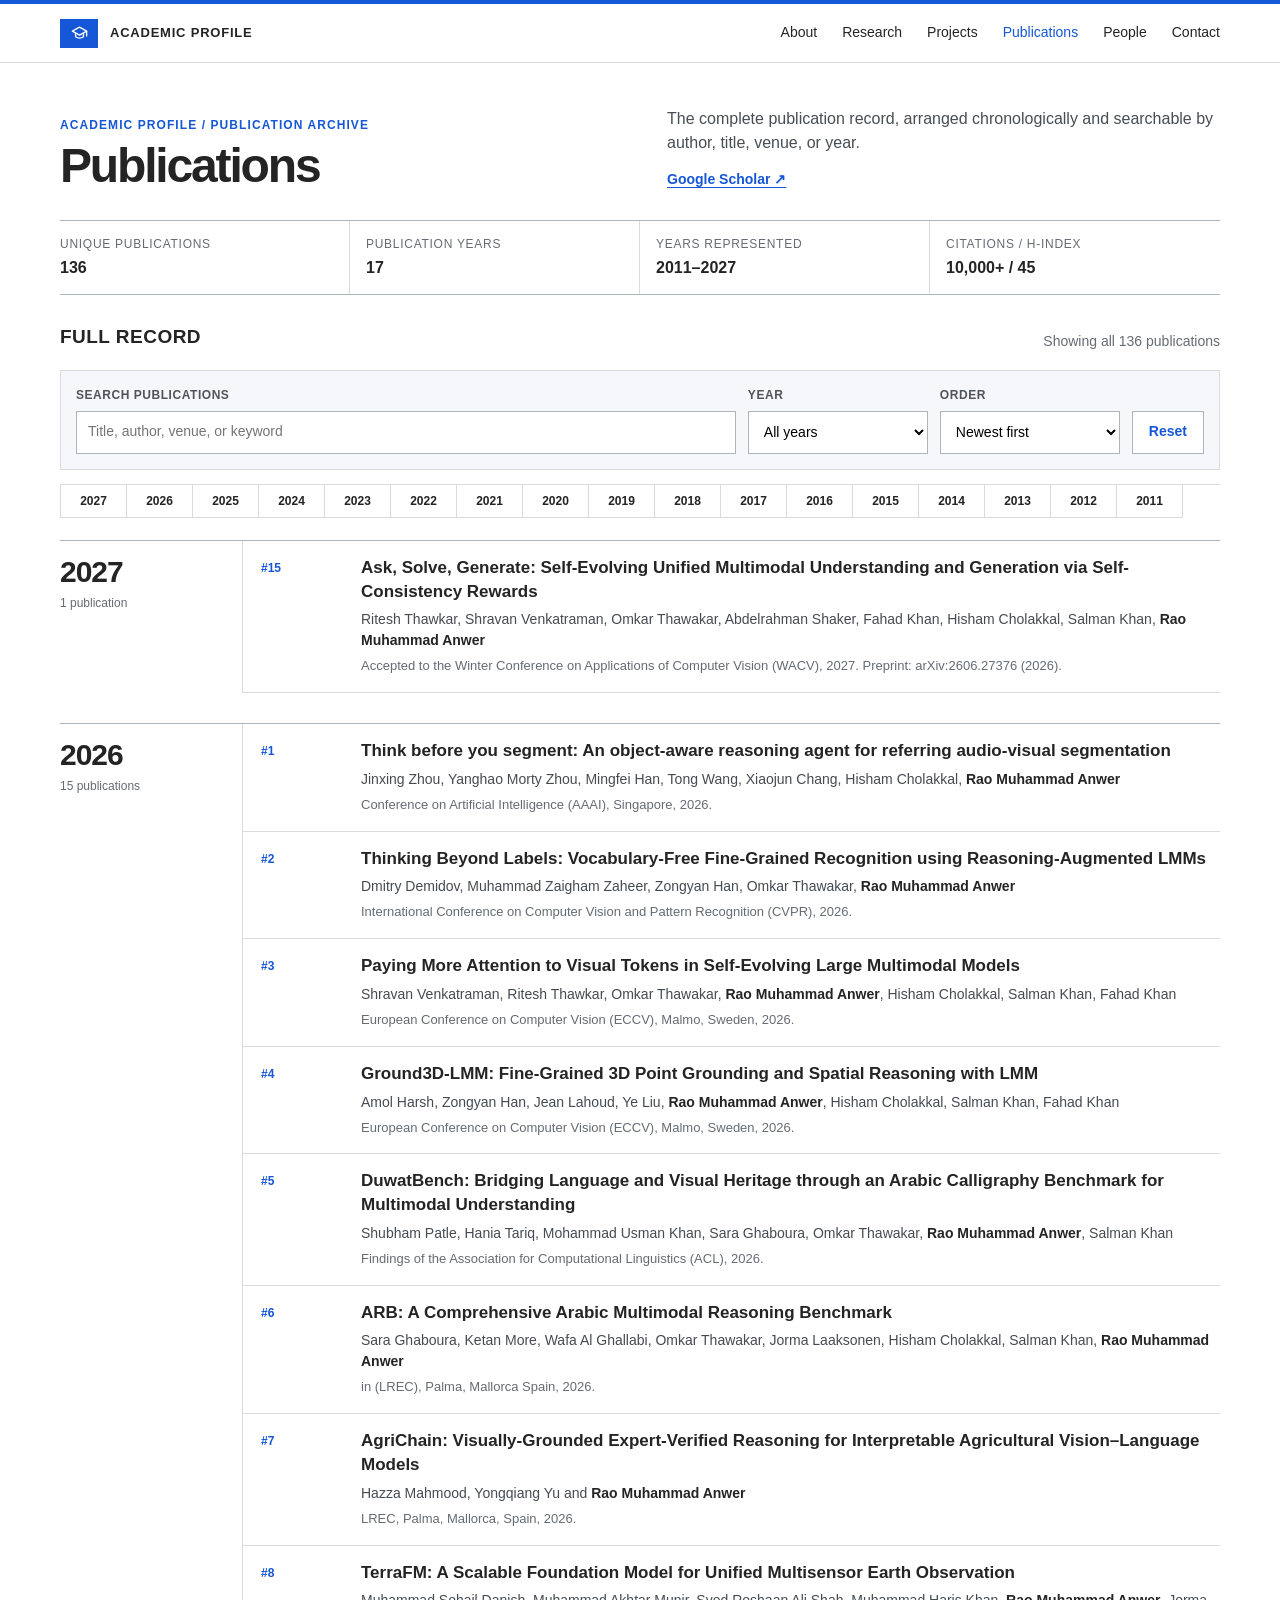
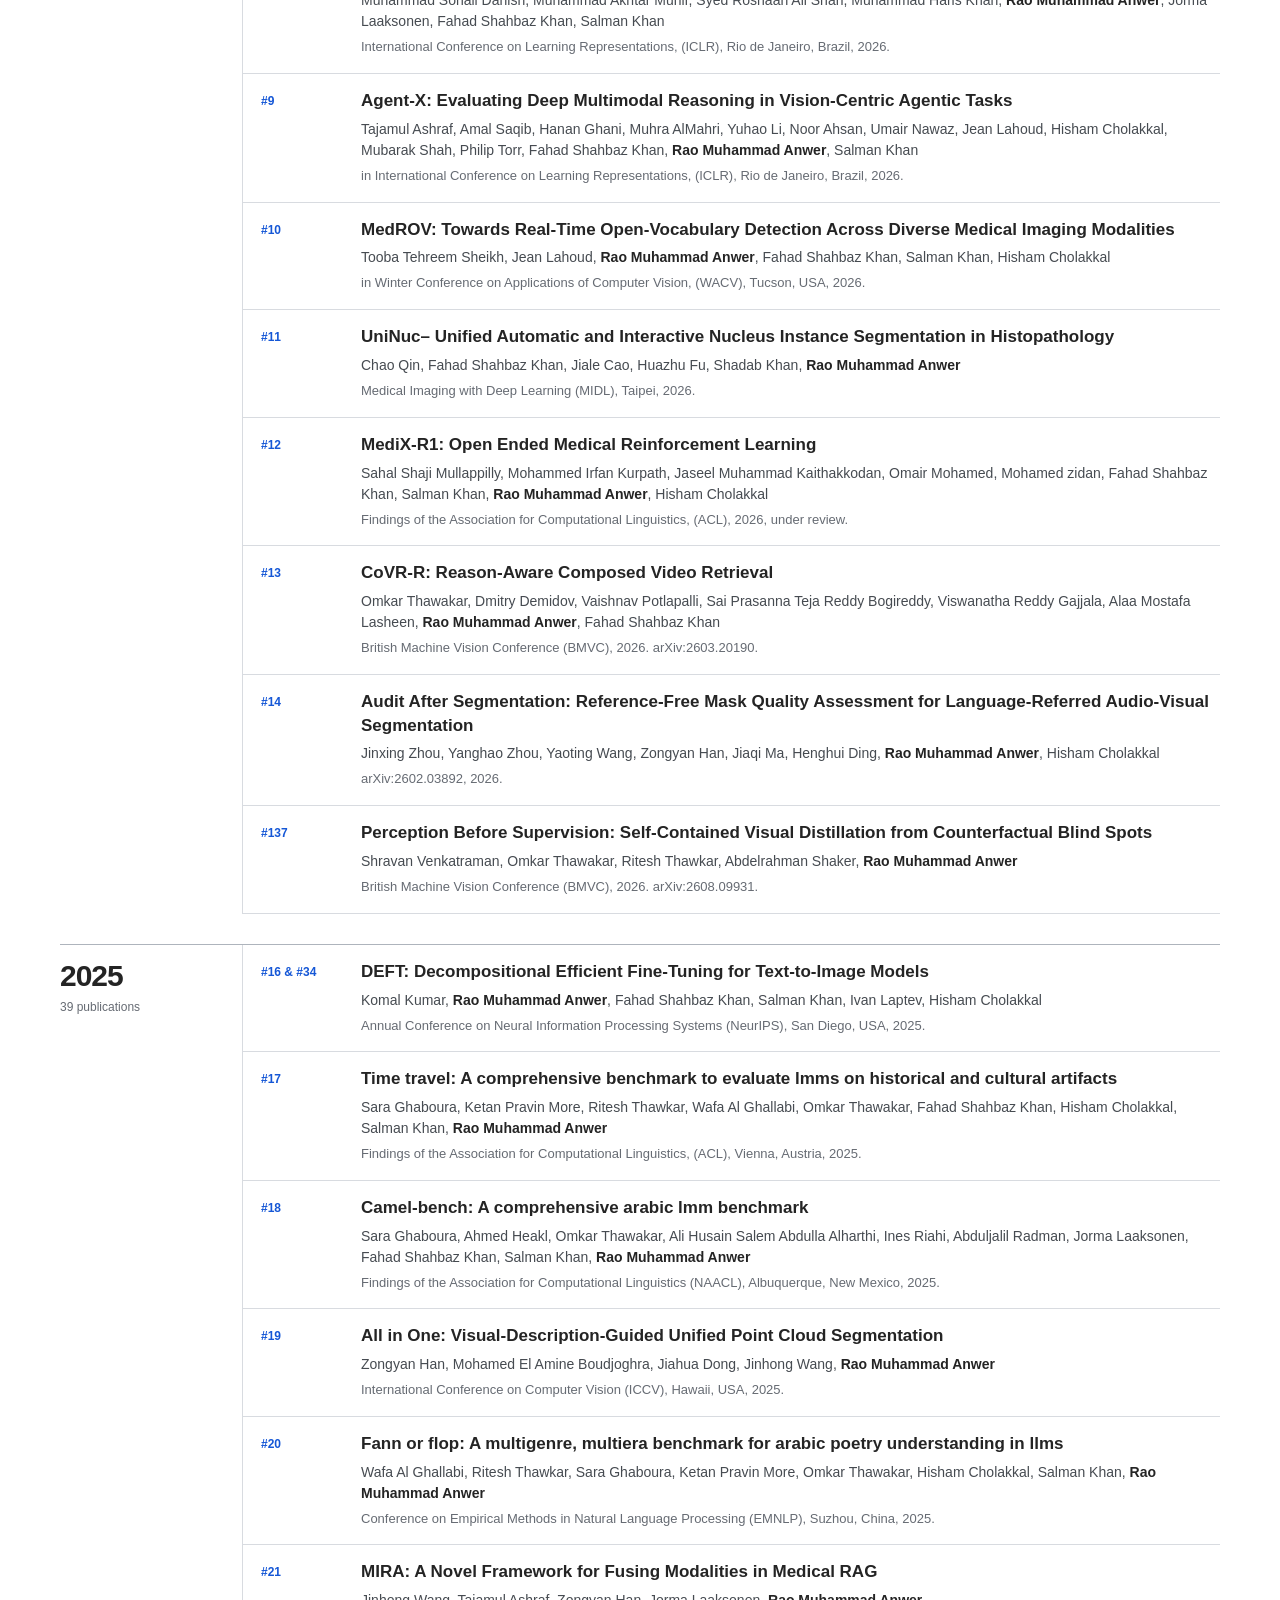
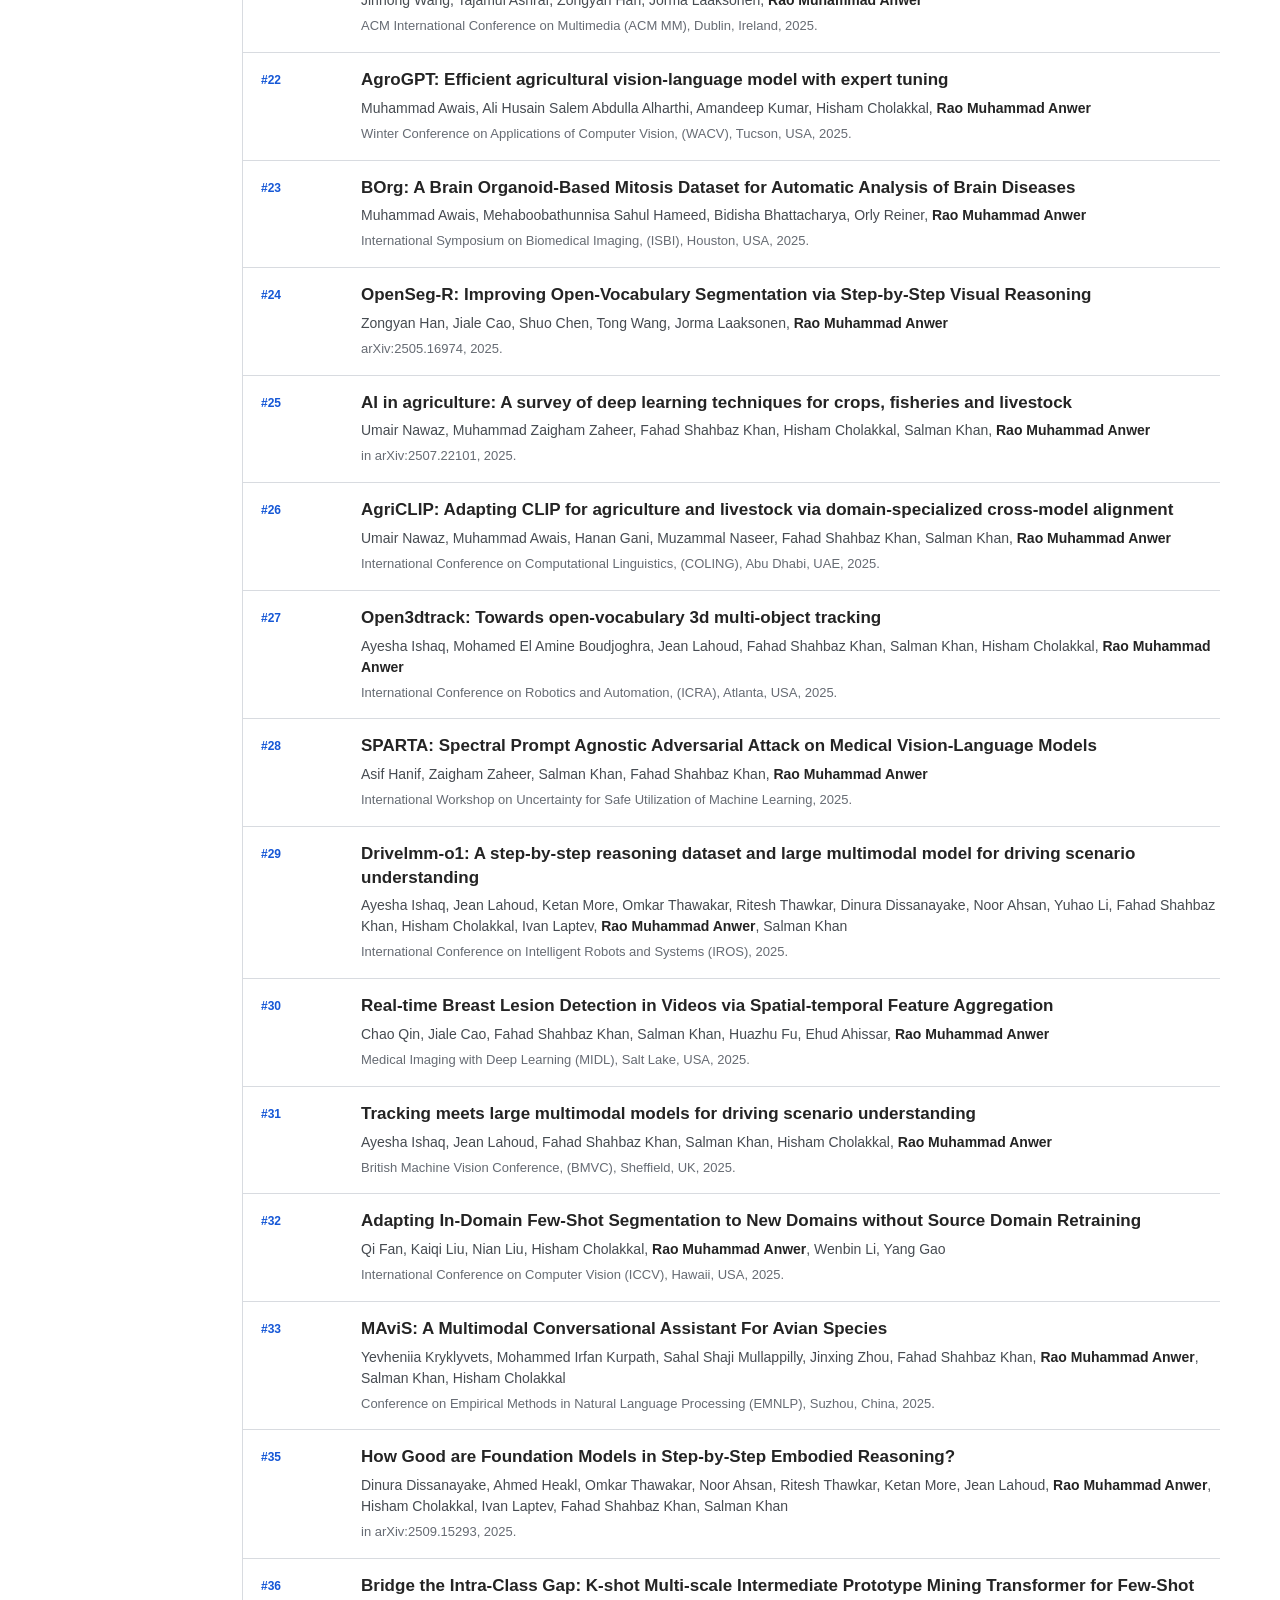
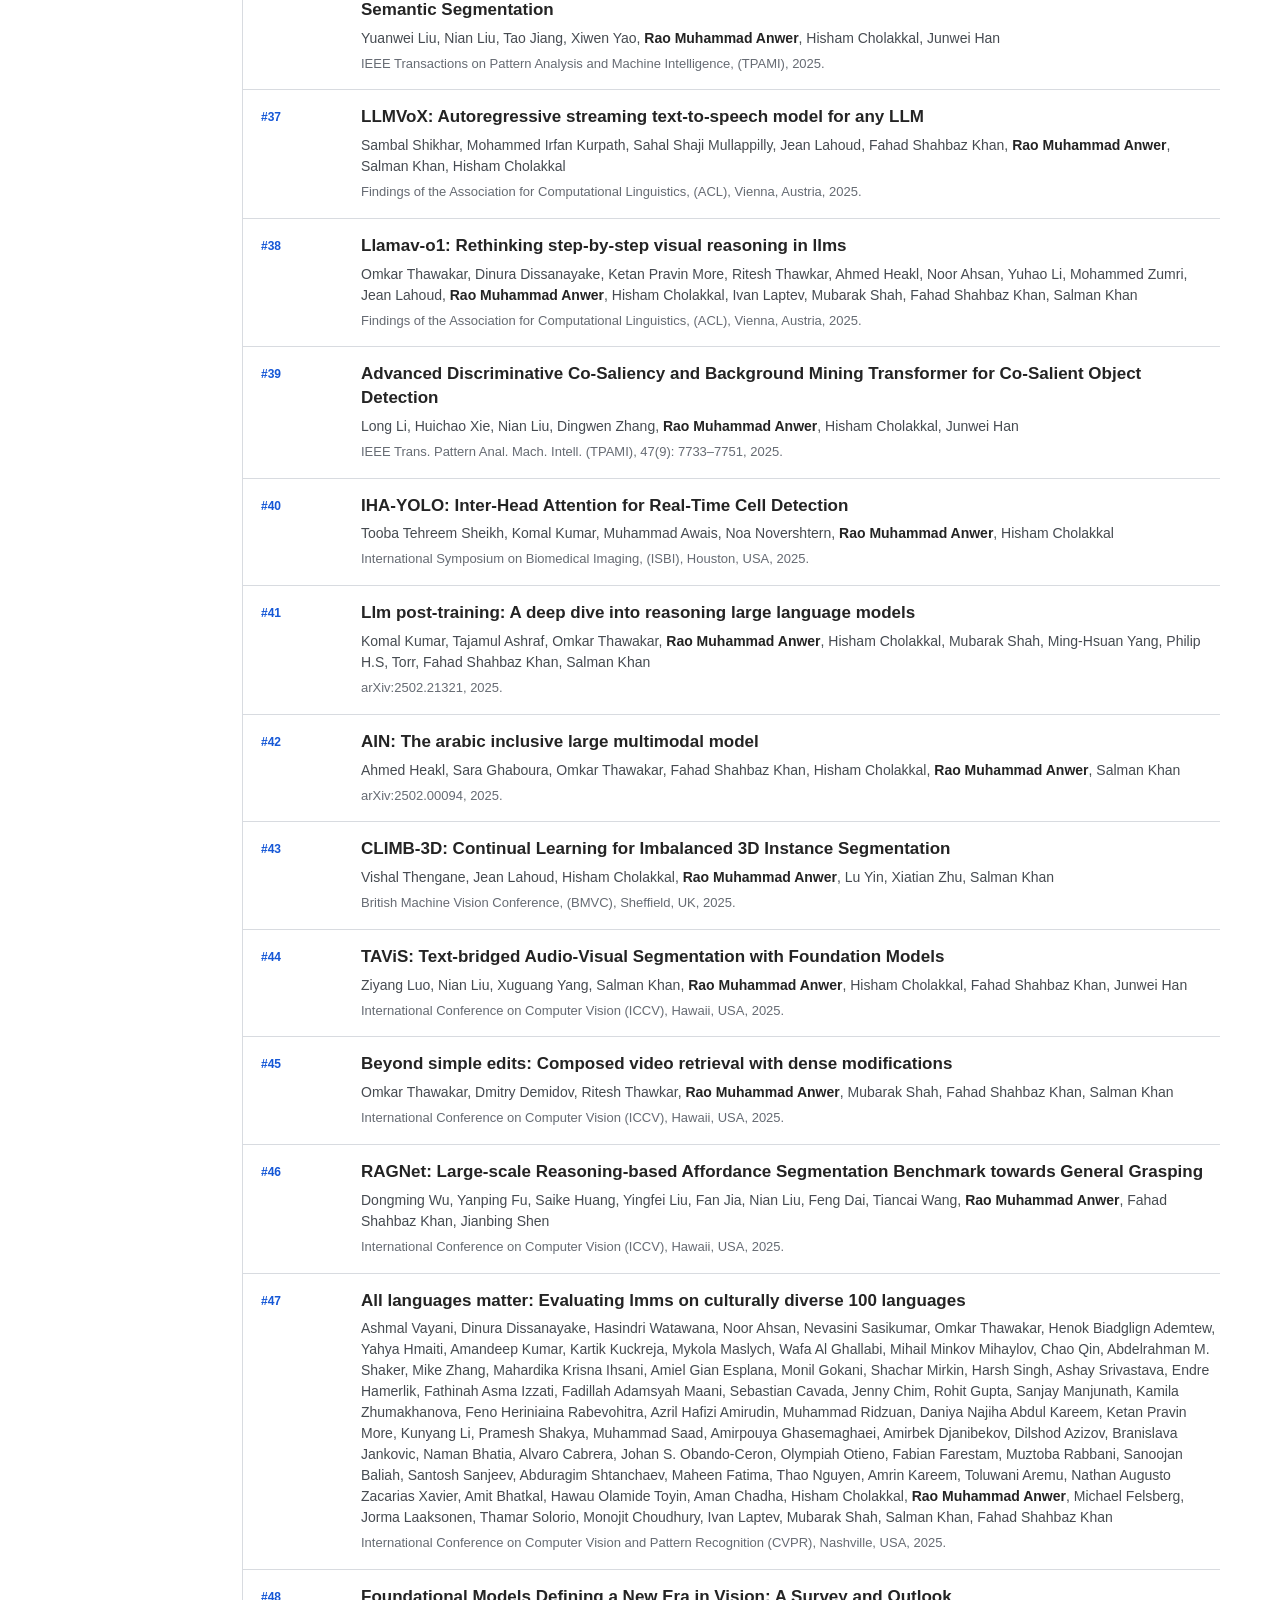
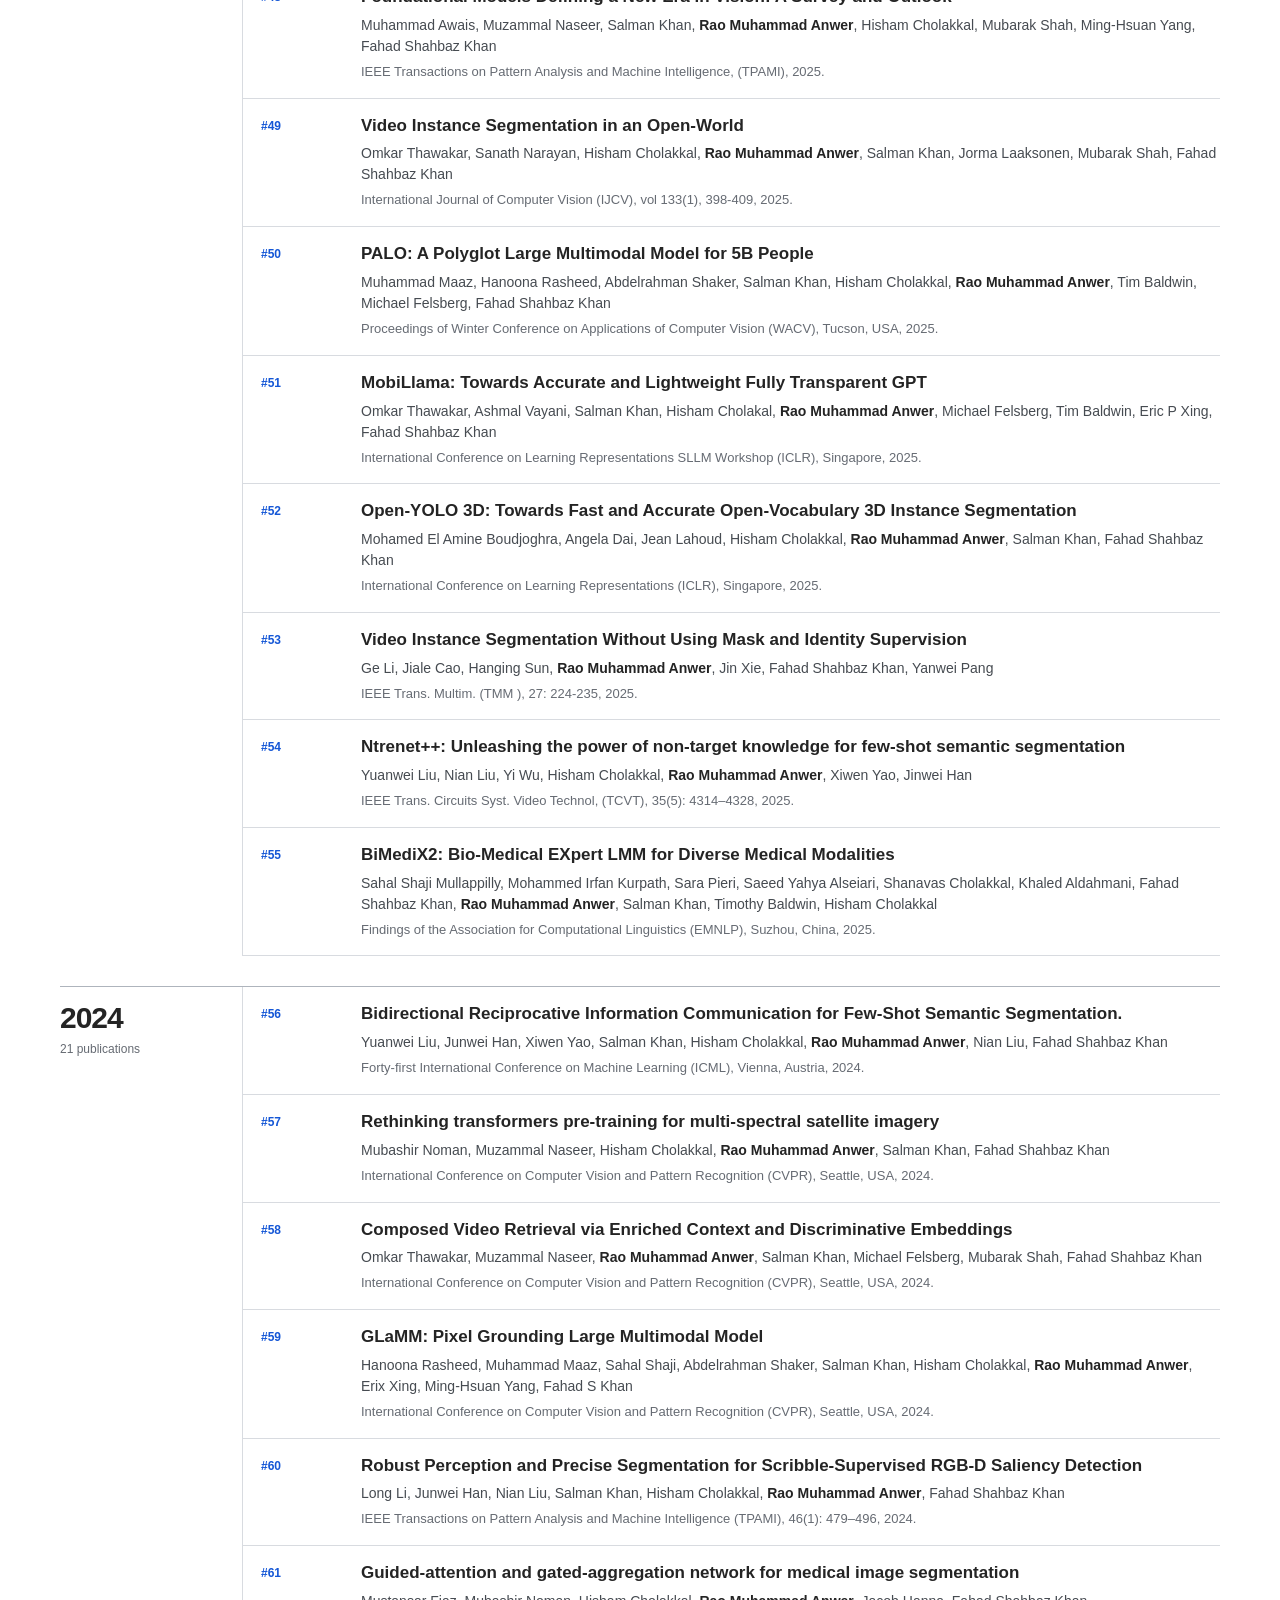
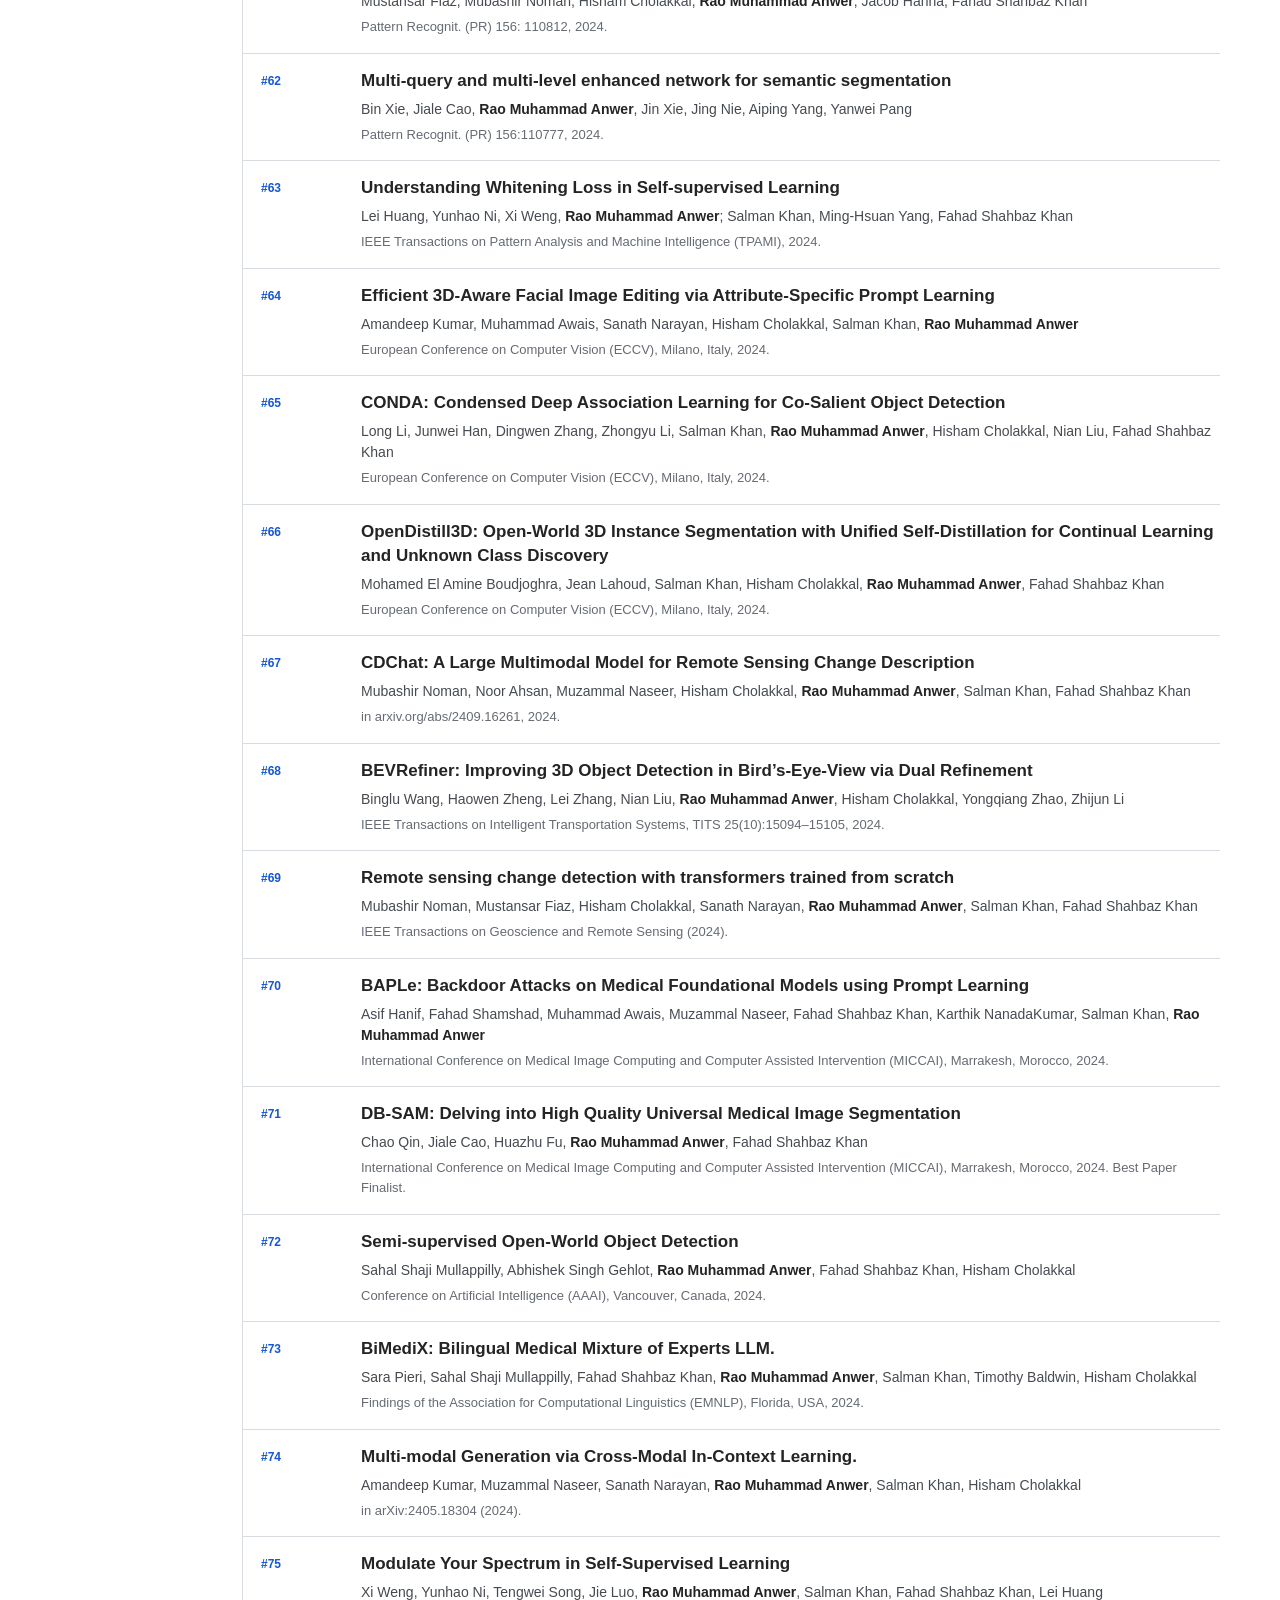
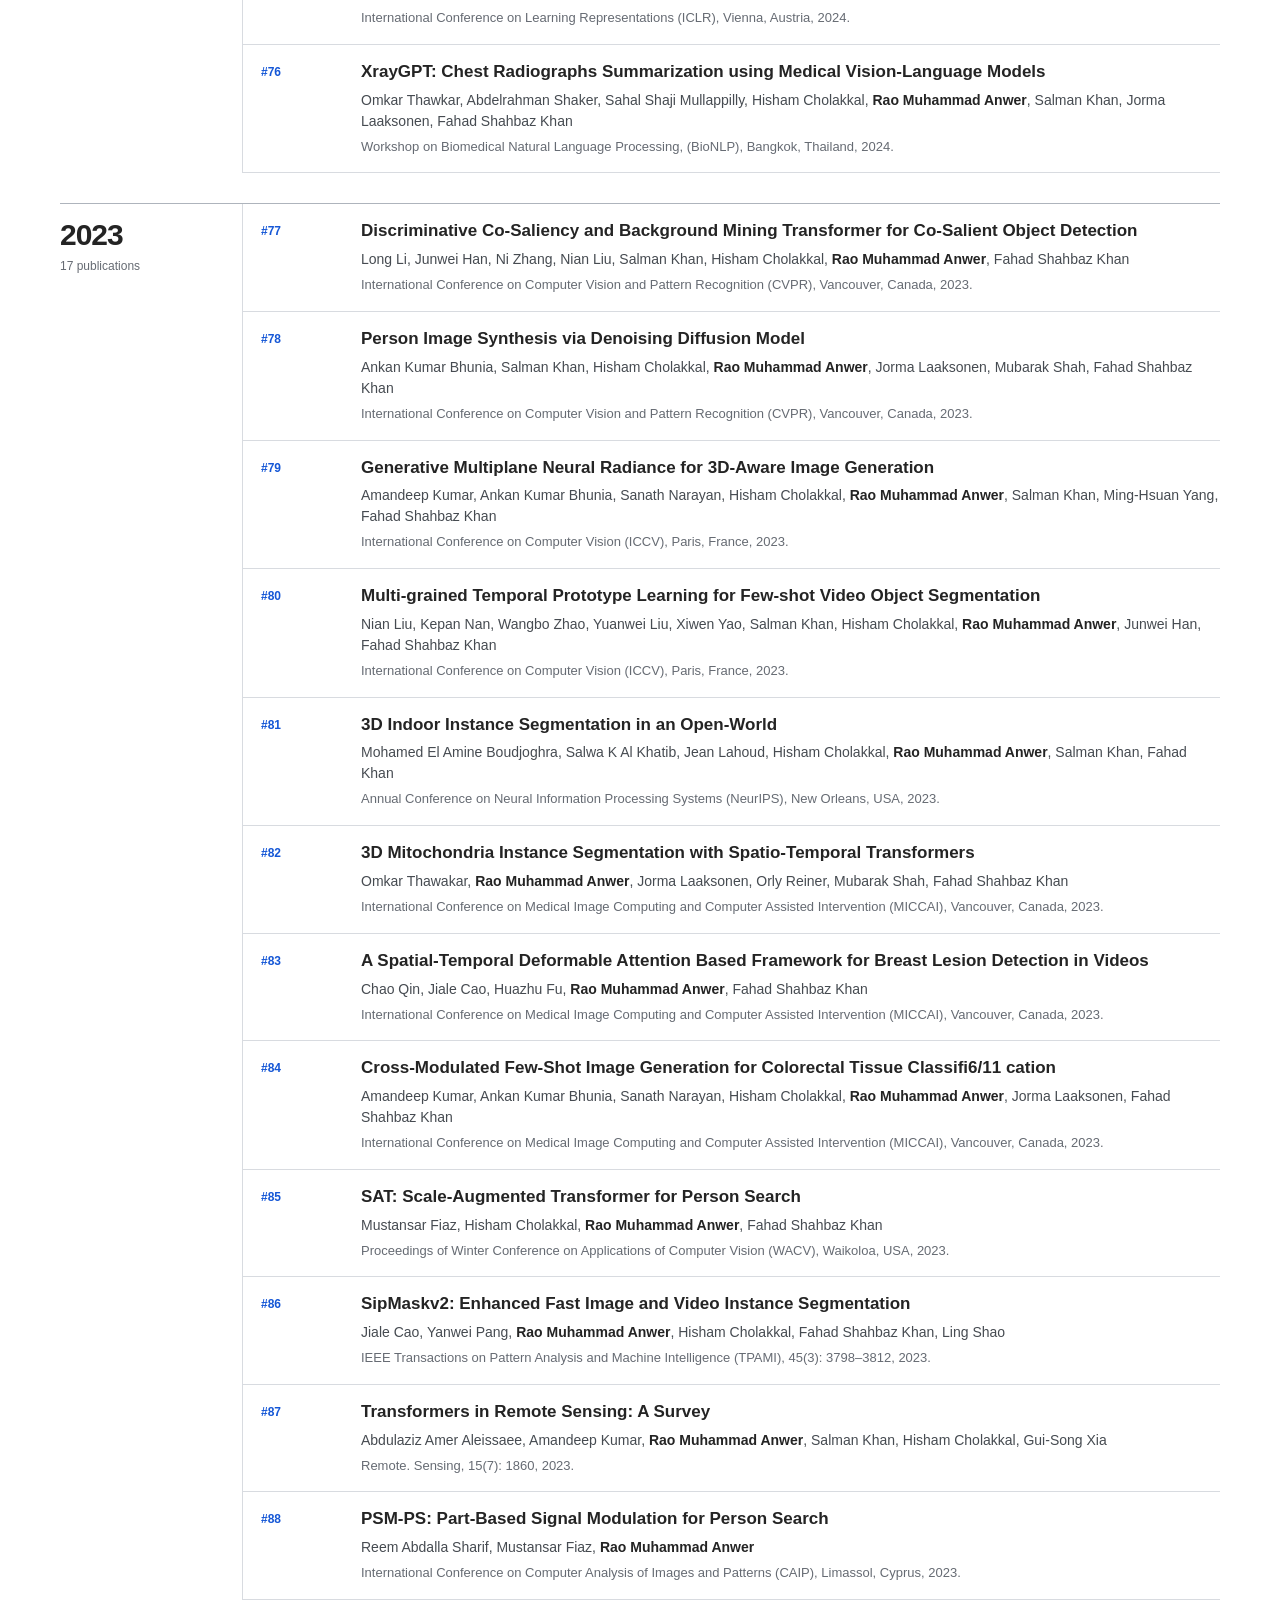
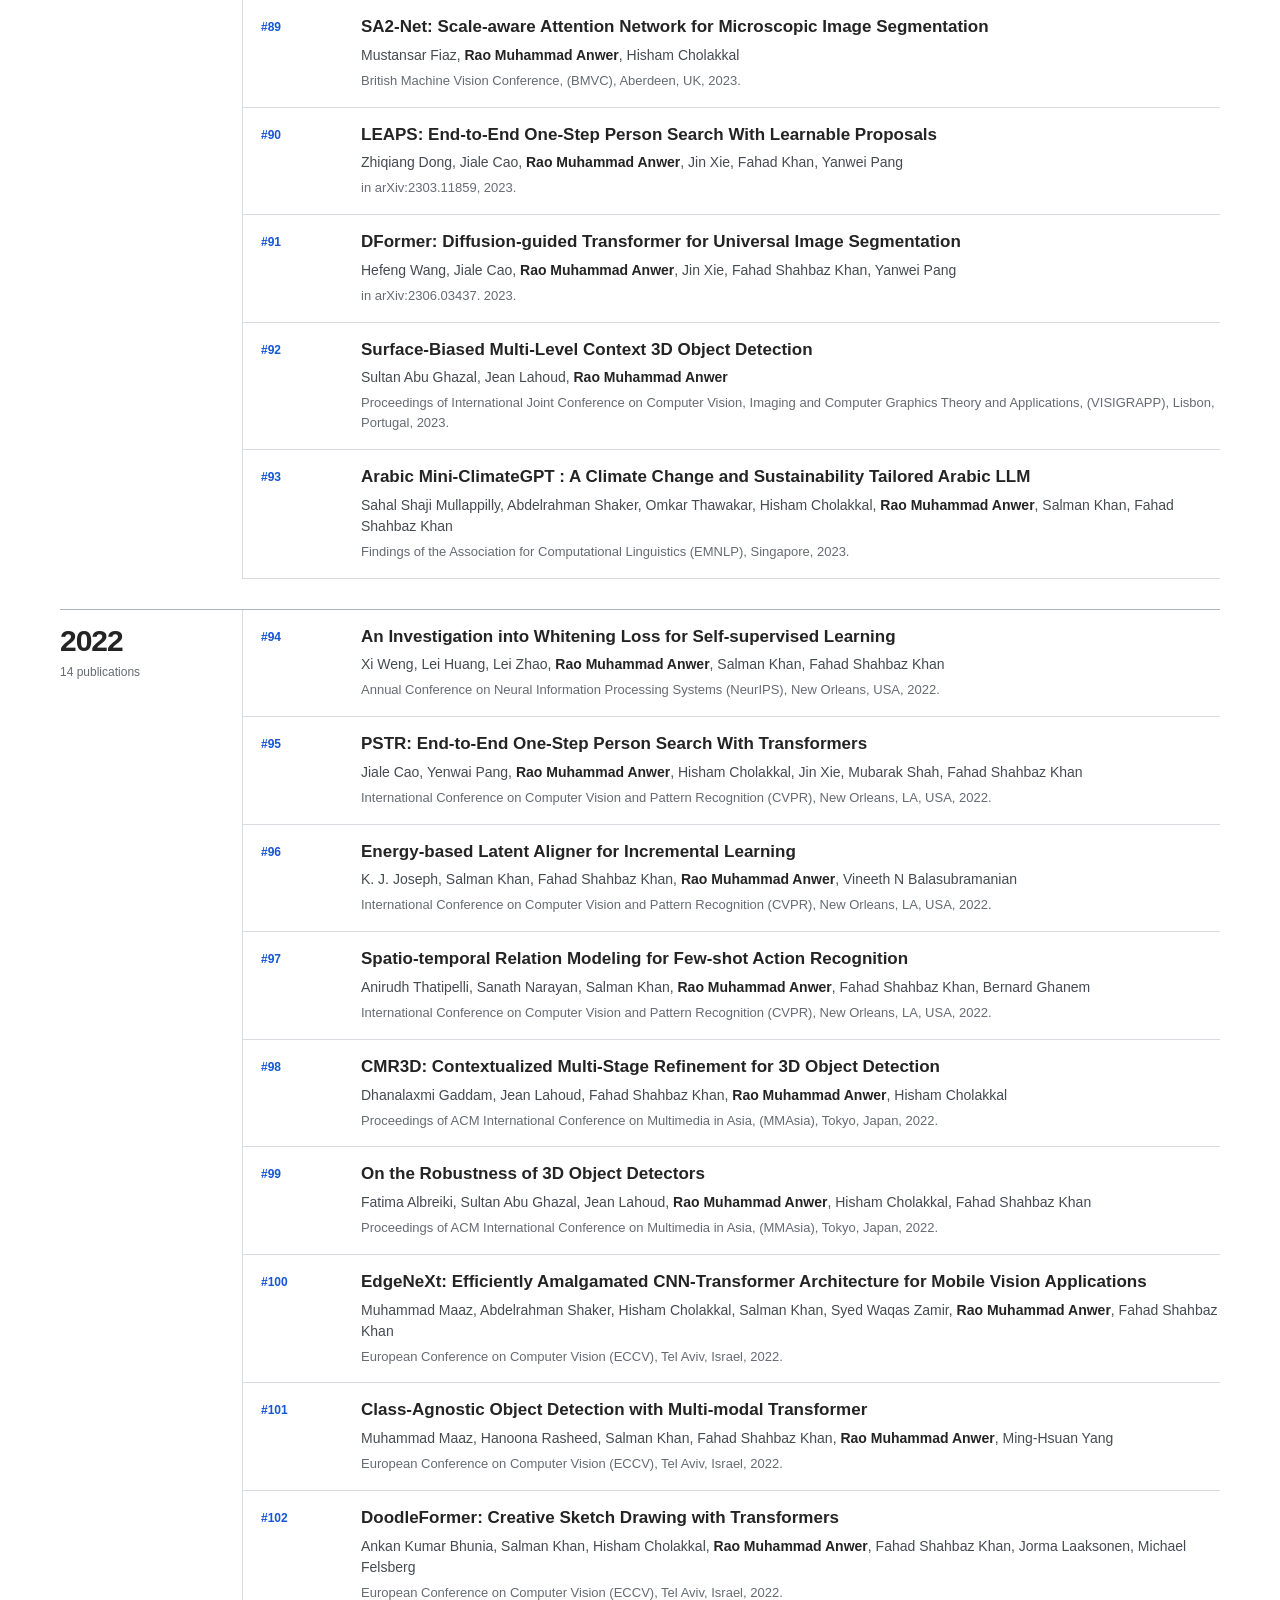
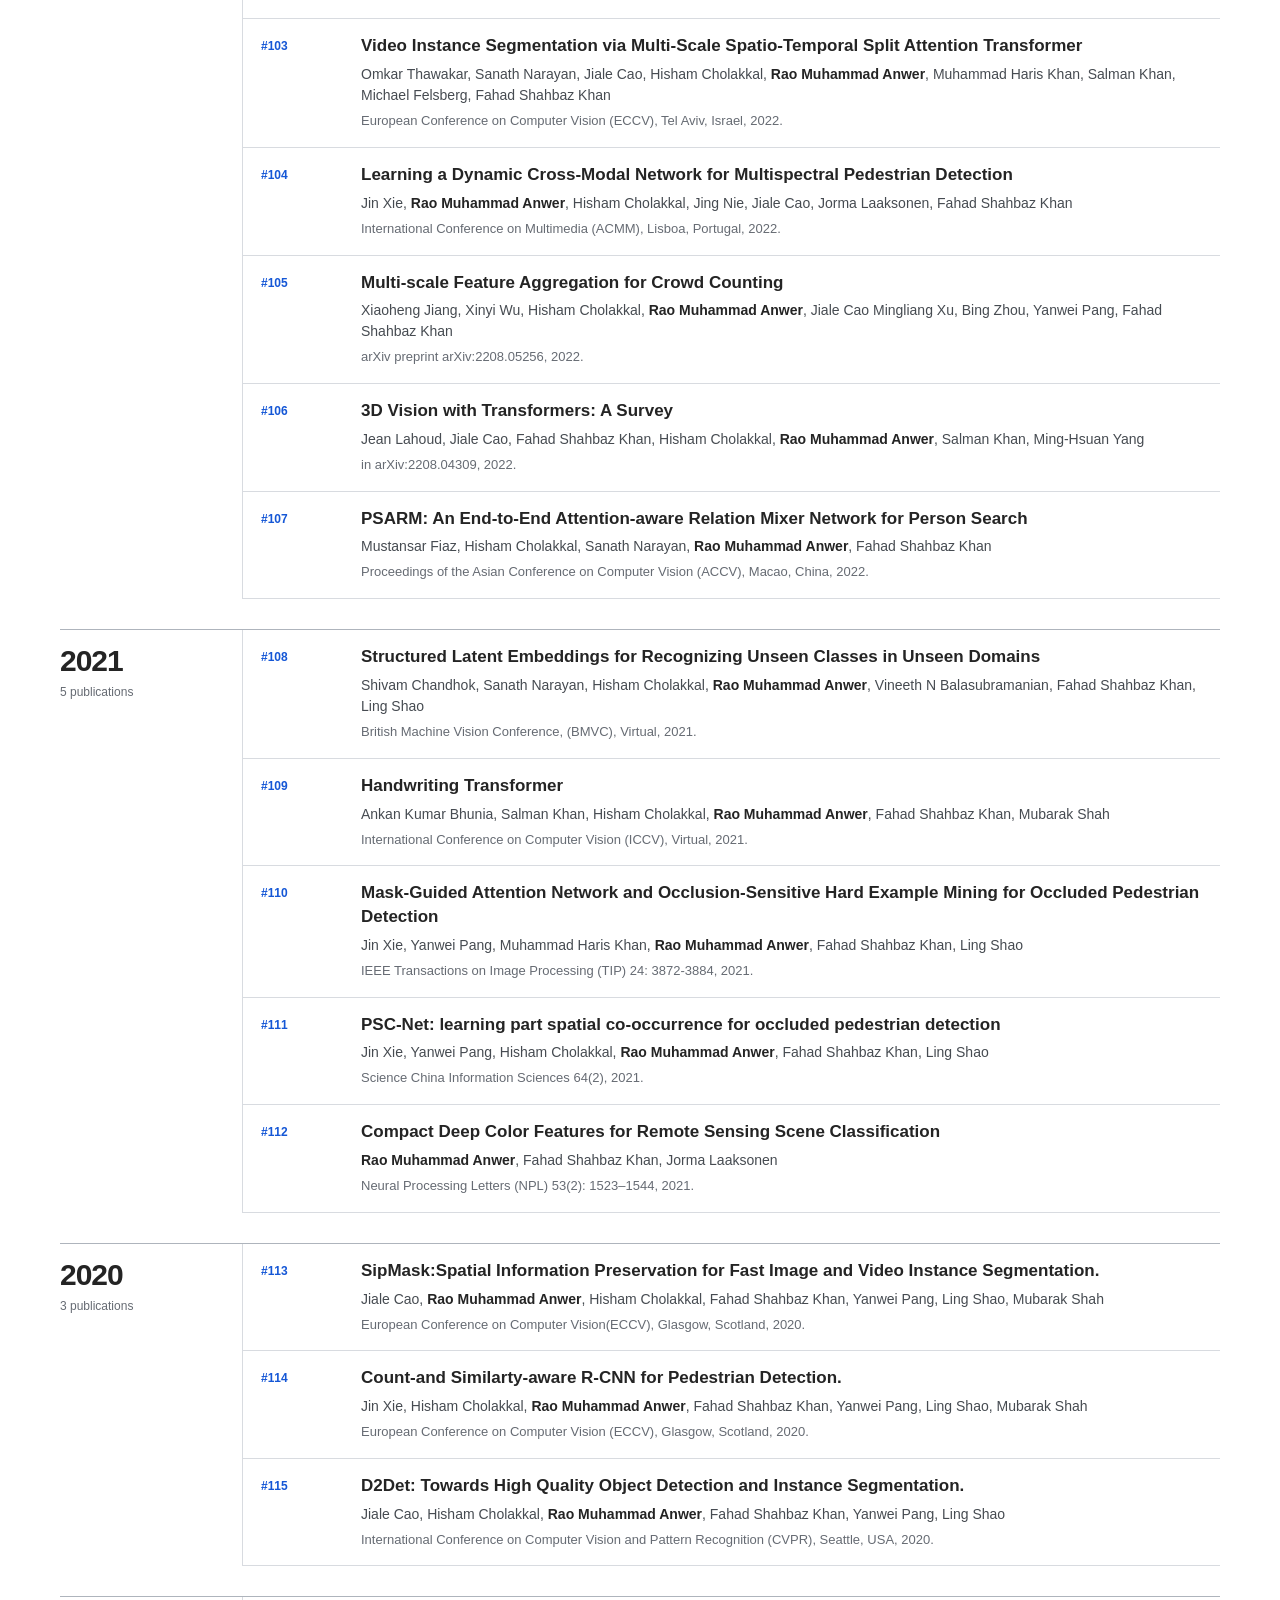
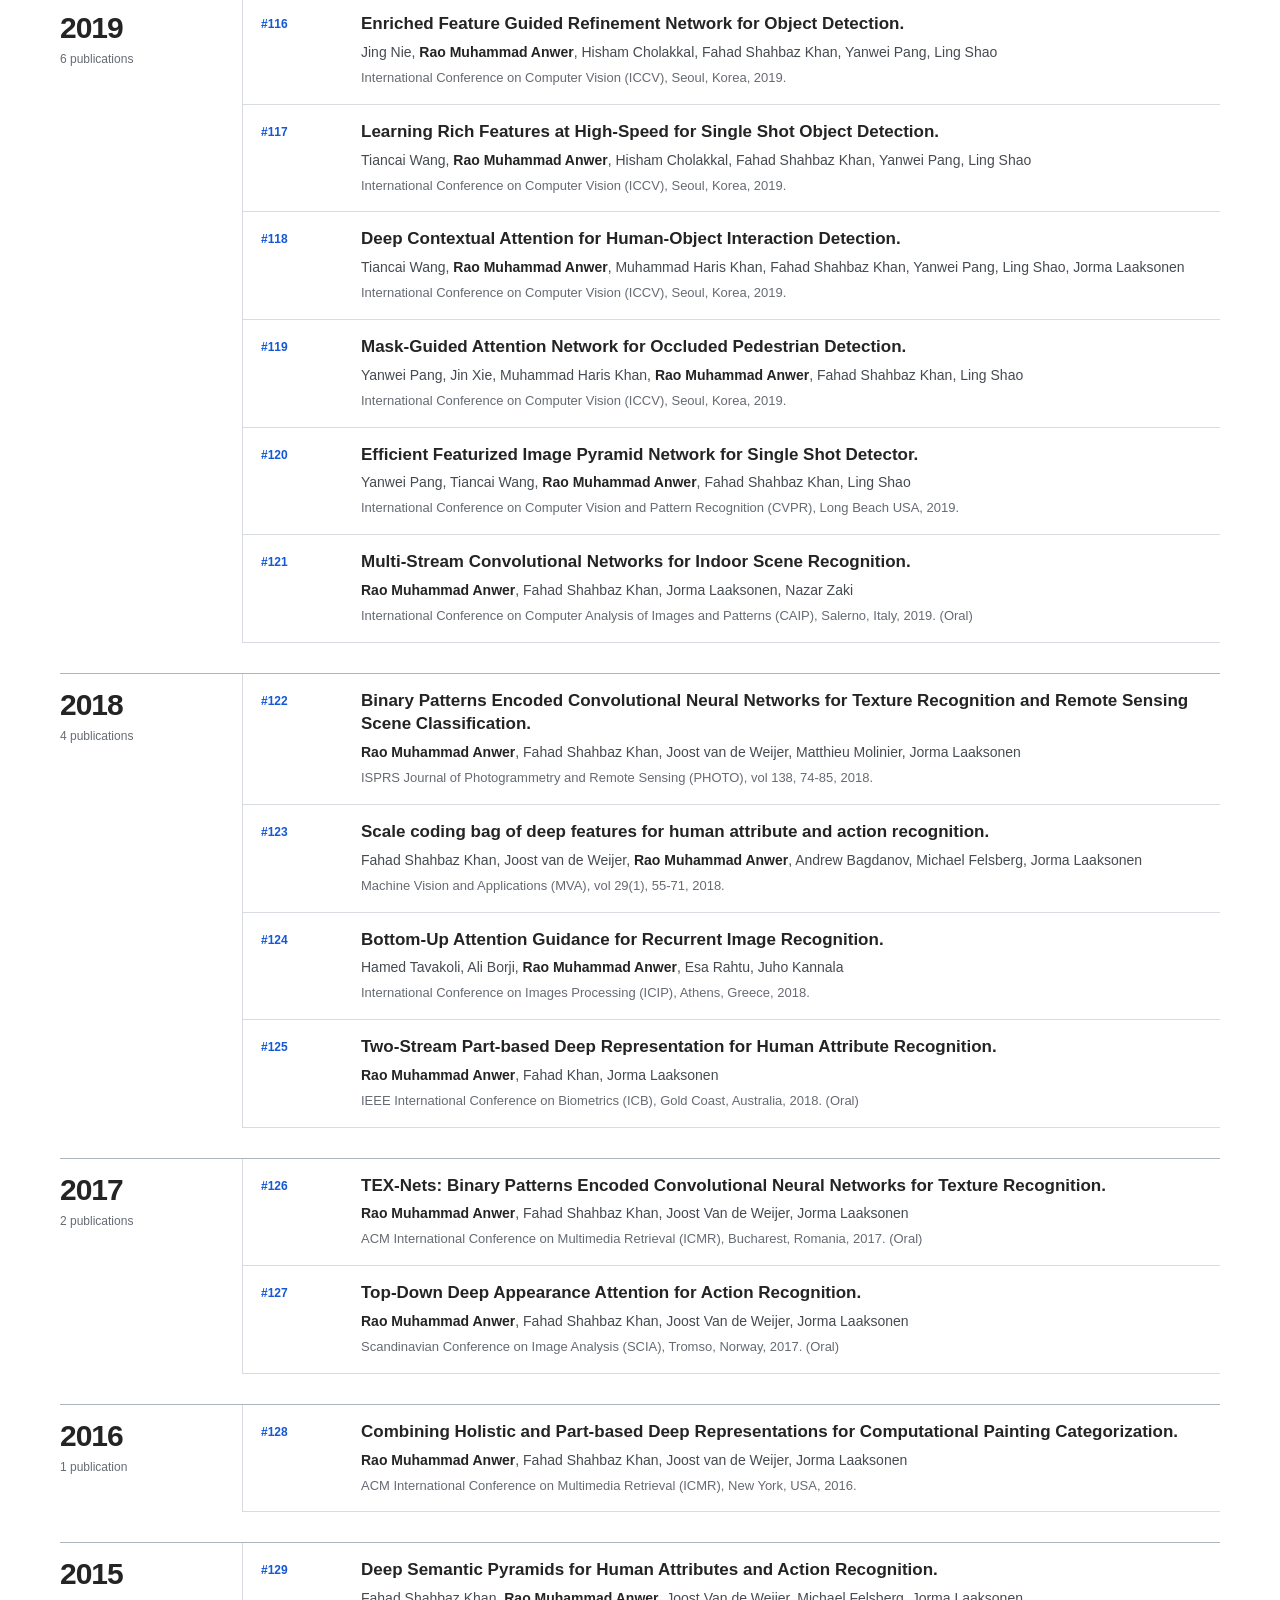
==== commit 1e221e7f: "Update November 2026 research achievements, publications and service" ====
--- a/publications.html
+++ b/publications.html
@@ -66,10 +66,10 @@
     </header>
 
     <div class="publication-metrics" aria-label="Publication metrics">
-      <div><span>Unique publications</span><strong id="unique-publication-count">135</strong></div>
-      <div><span>Publication years</span><strong>16</strong></div>
-      <div><span>Years represented</span><strong>2011–2026</strong></div>
-      <div><span>Citations / H-index</span><strong>9,138+ / 41</strong></div>
+      <div><span>Unique publications</span><strong id="unique-publication-count">136</strong></div>
+      <div><span>Publication years</span><strong>17</strong></div>
+      <div><span>Years represented</span><strong>2011–2027</strong></div>
+      <div><span>Citations / H-index</span><strong>10,000+ / 45</strong></div>
     </div>
 
     <section class="publication-browser" aria-labelledby="publication-browser-title">
@@ -78,7 +78,7 @@
           <h2 id="publication-browser-title">Full record</h2>
         </div>
         <p id="publication-results-status" role="status" aria-live="polite">
-          Showing 135 publications
+          Showing 136 publications
         </p>
       </div>
 
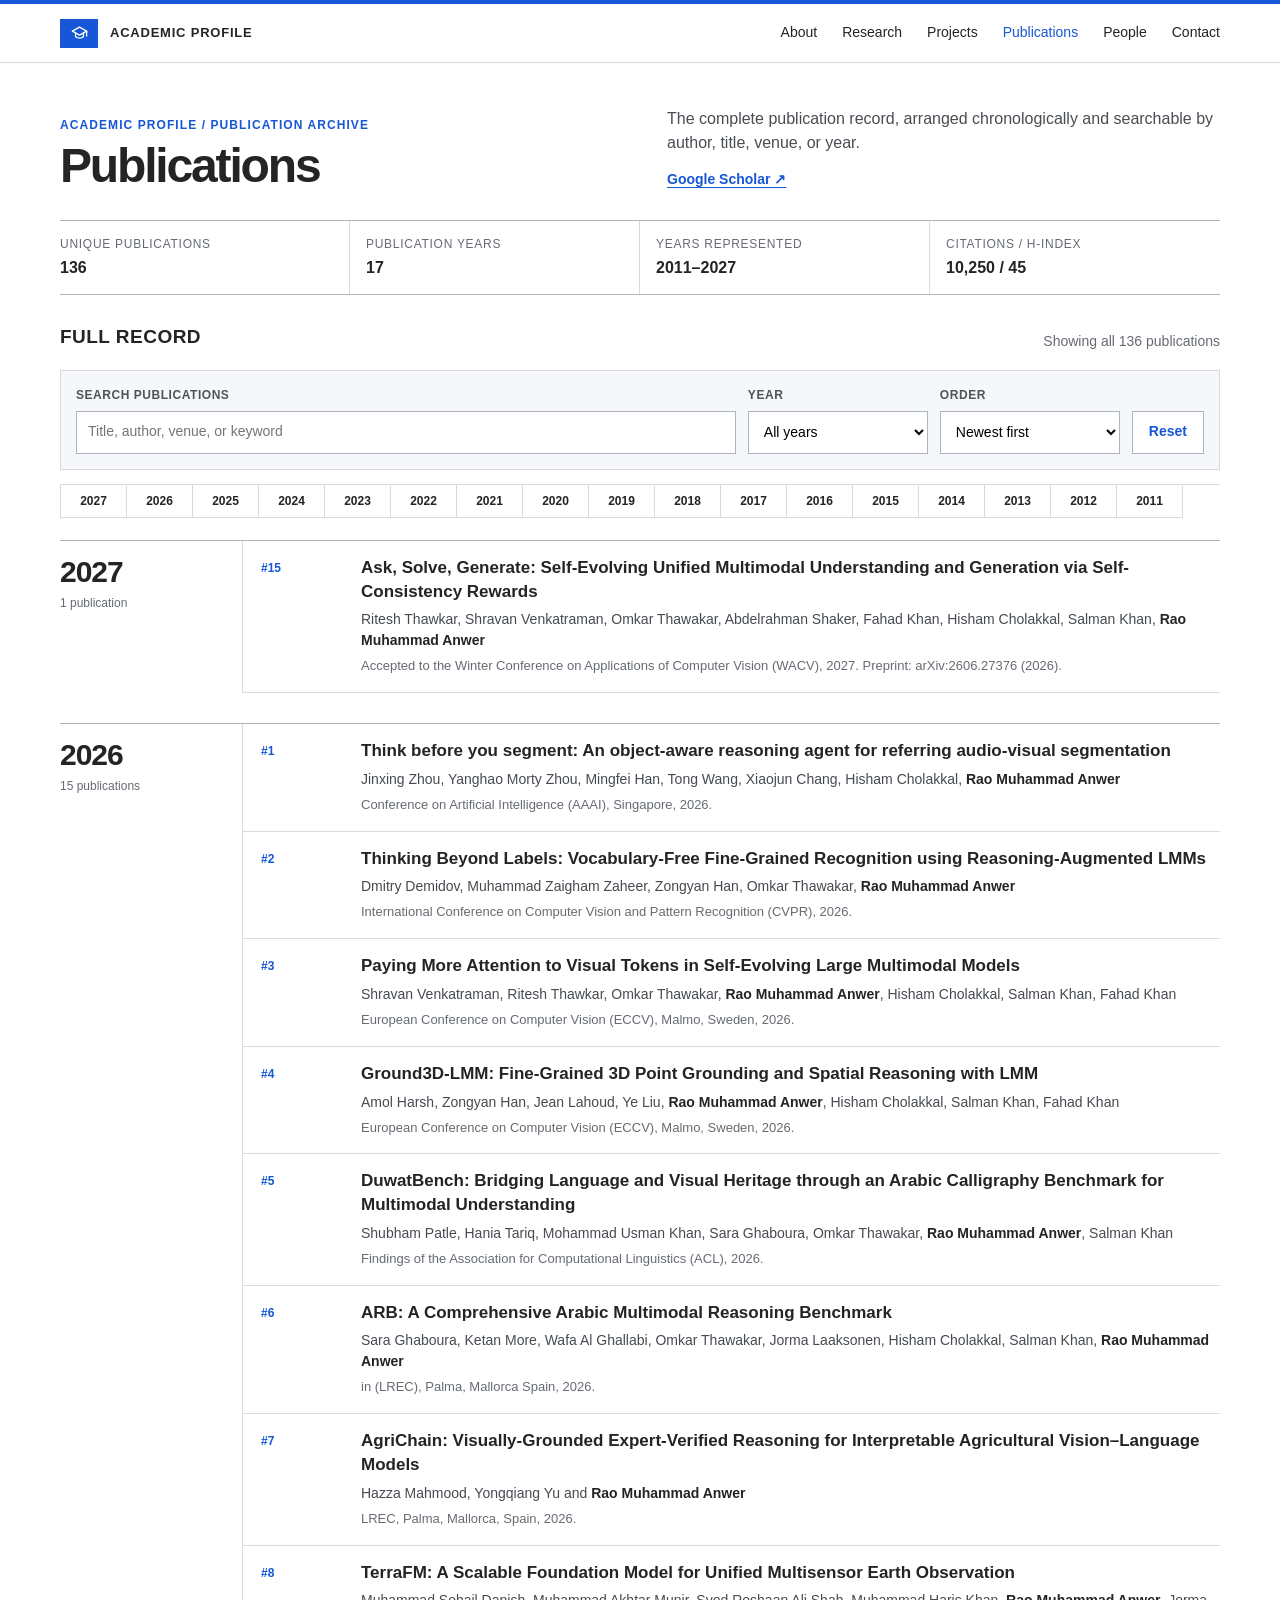
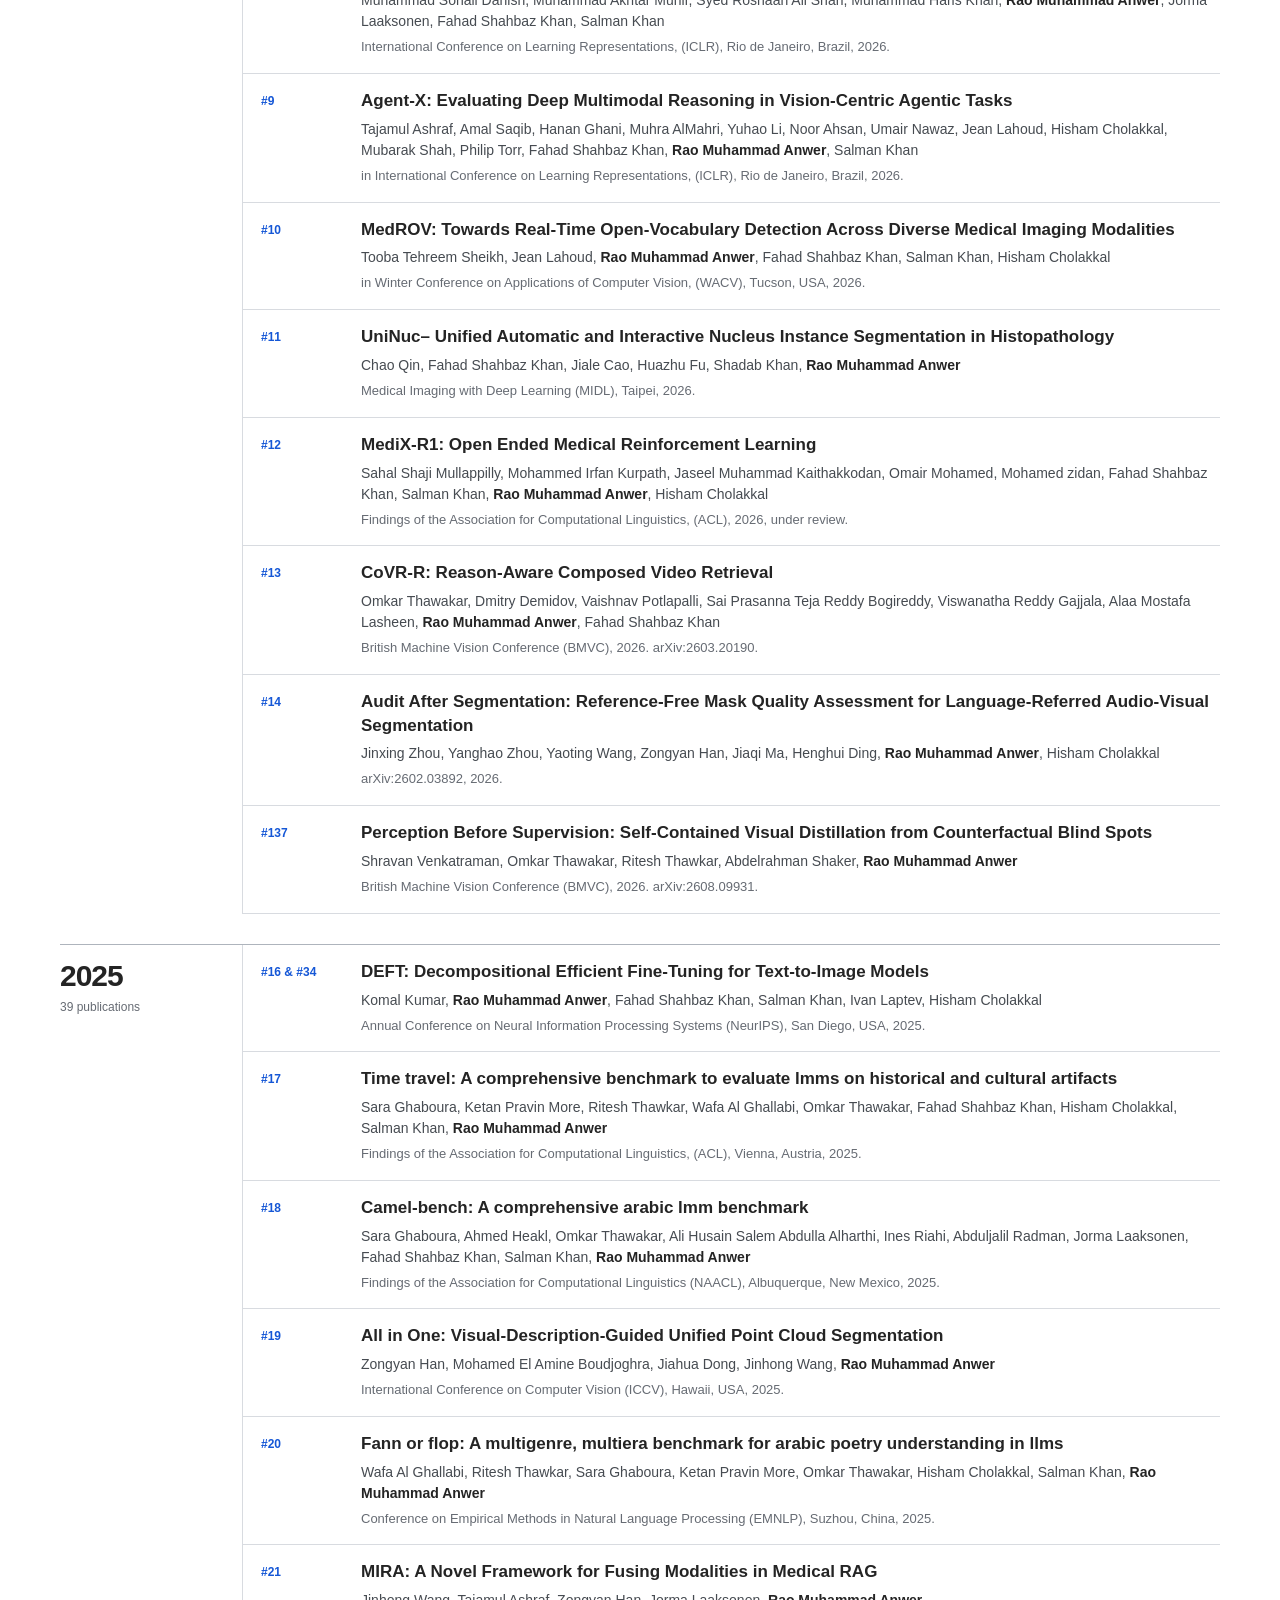
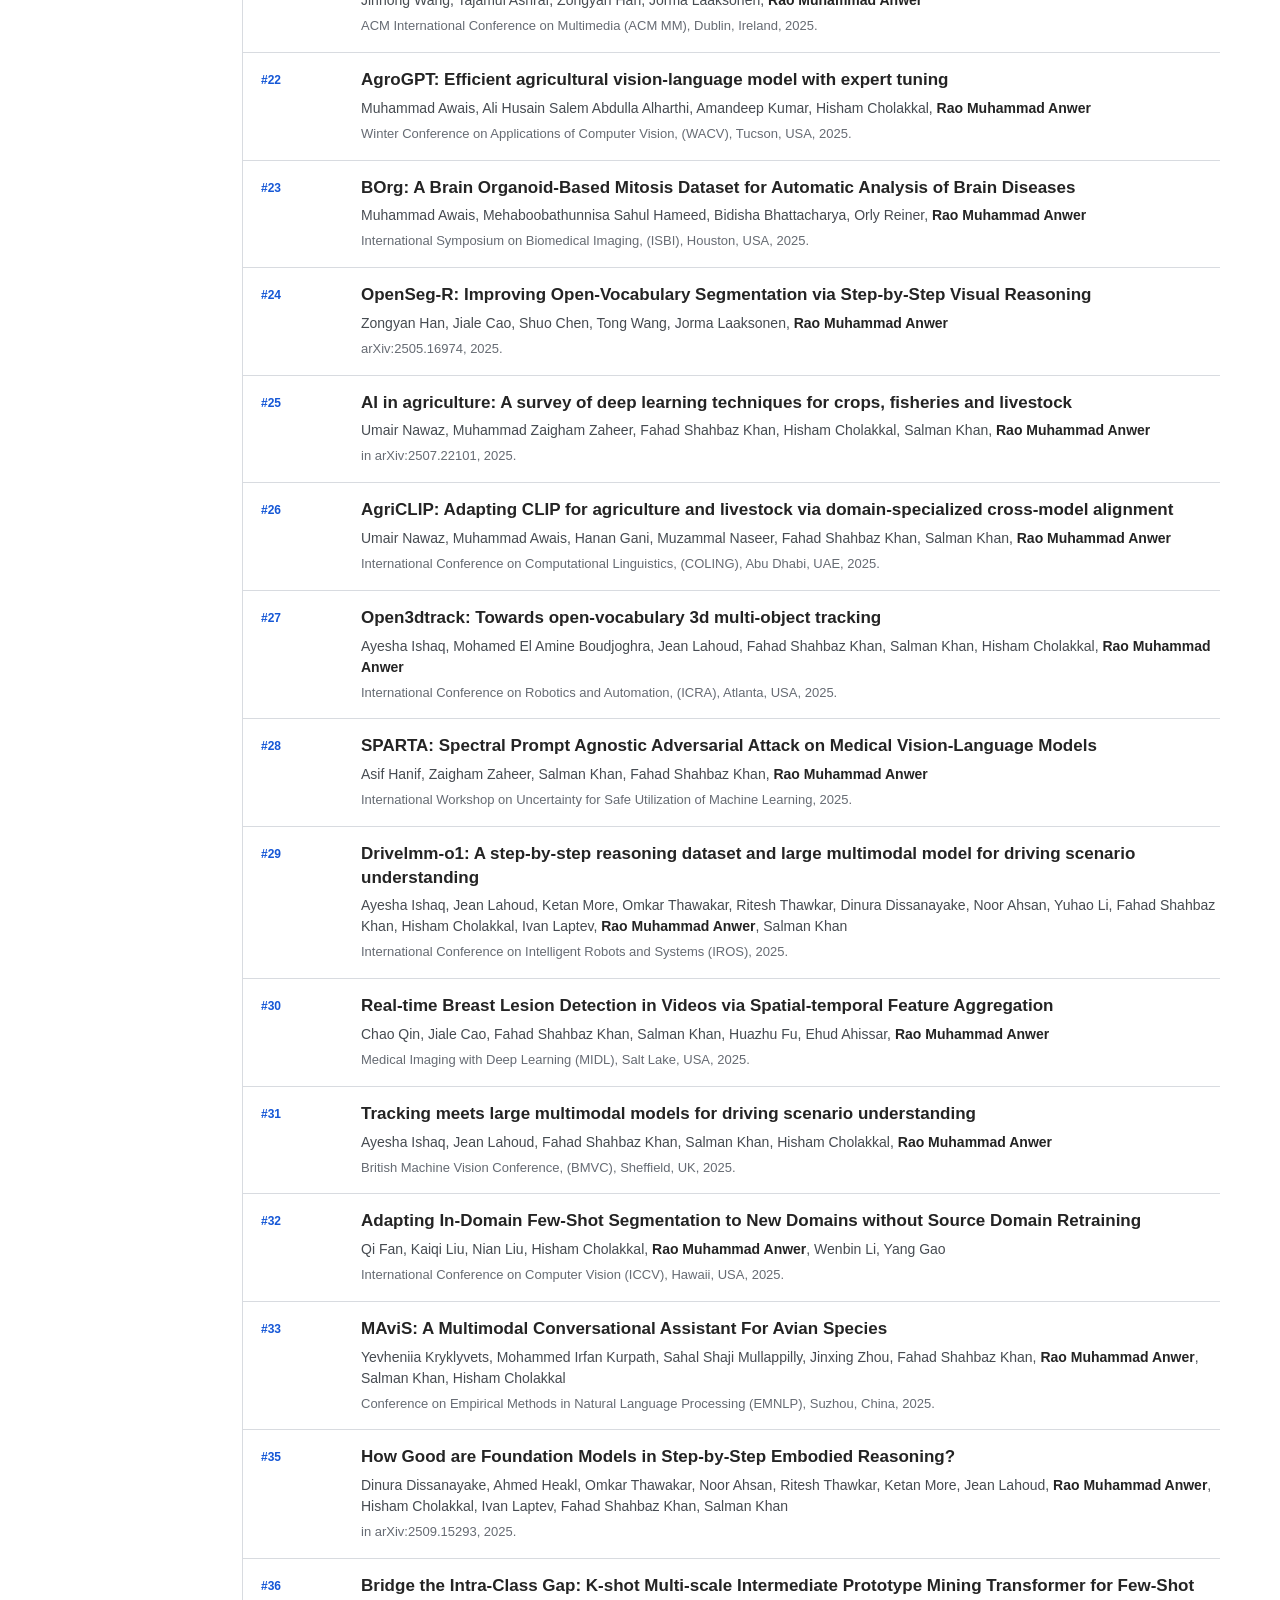
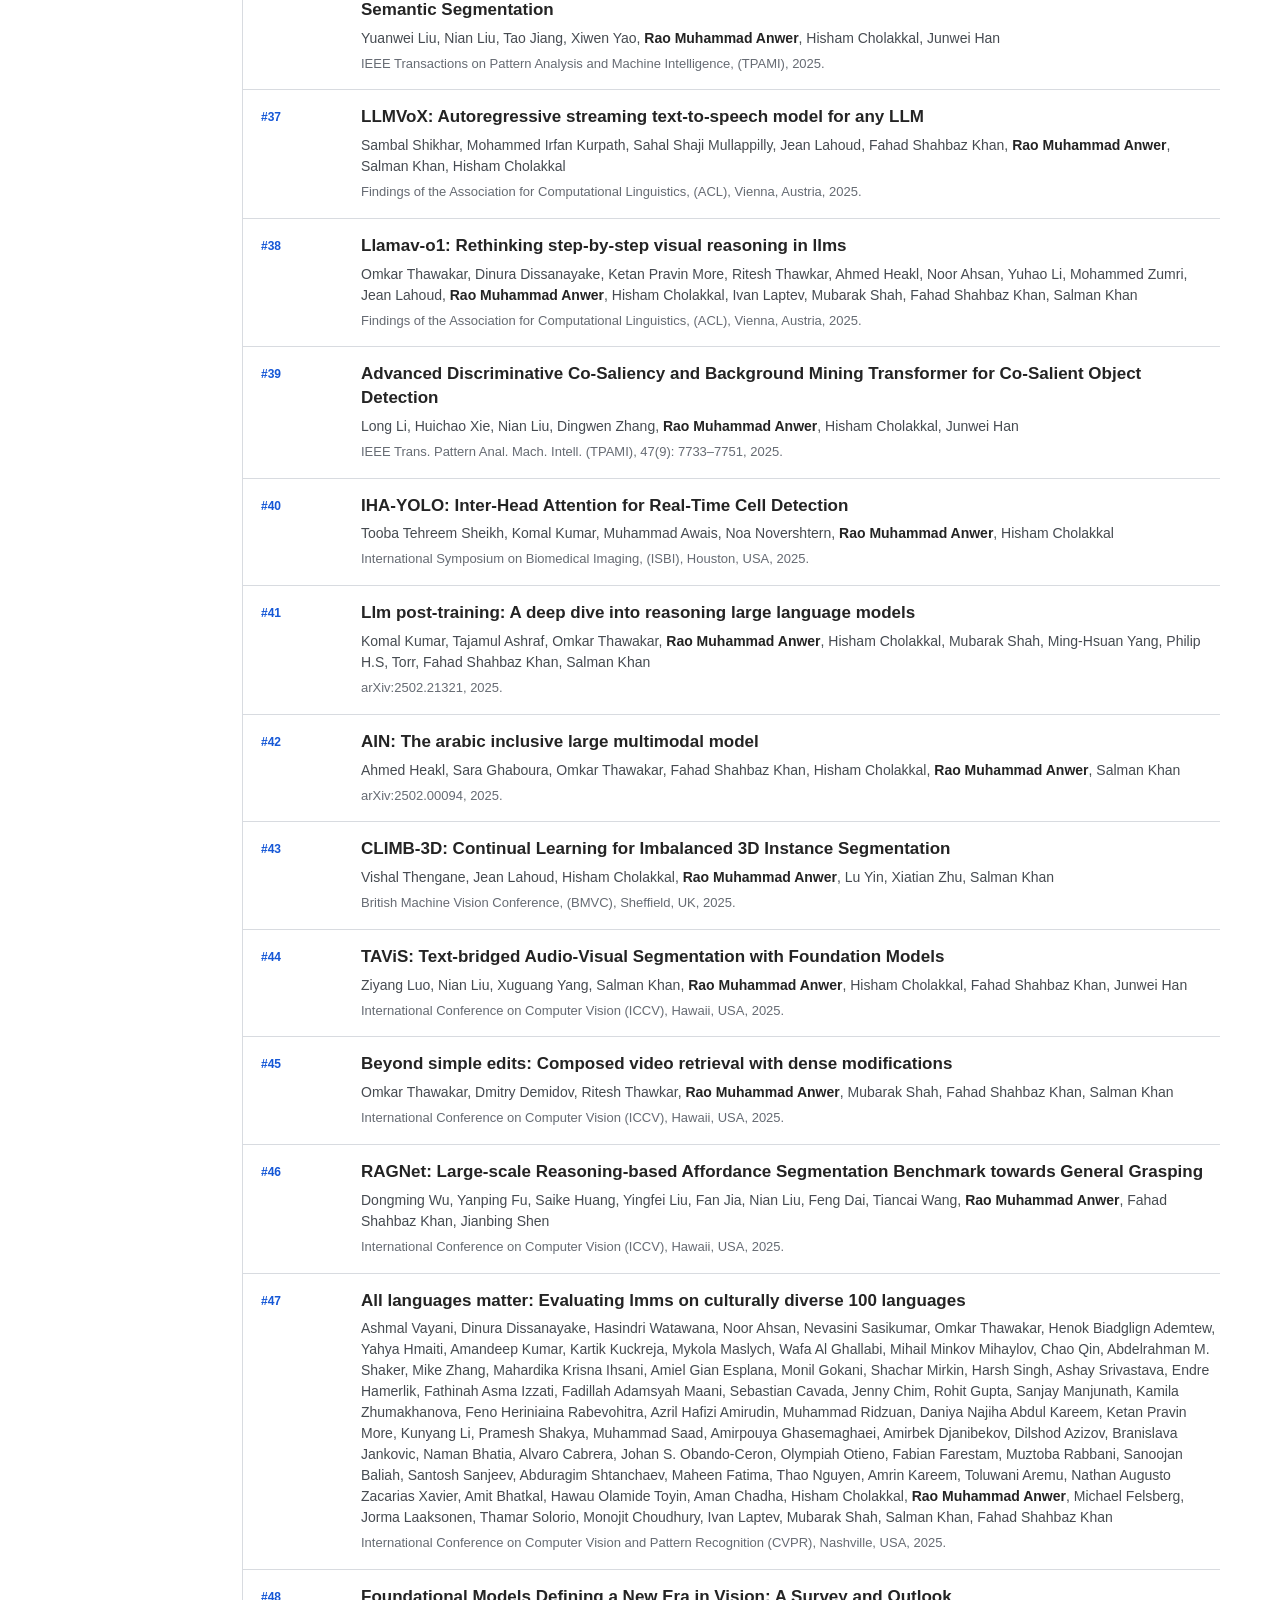
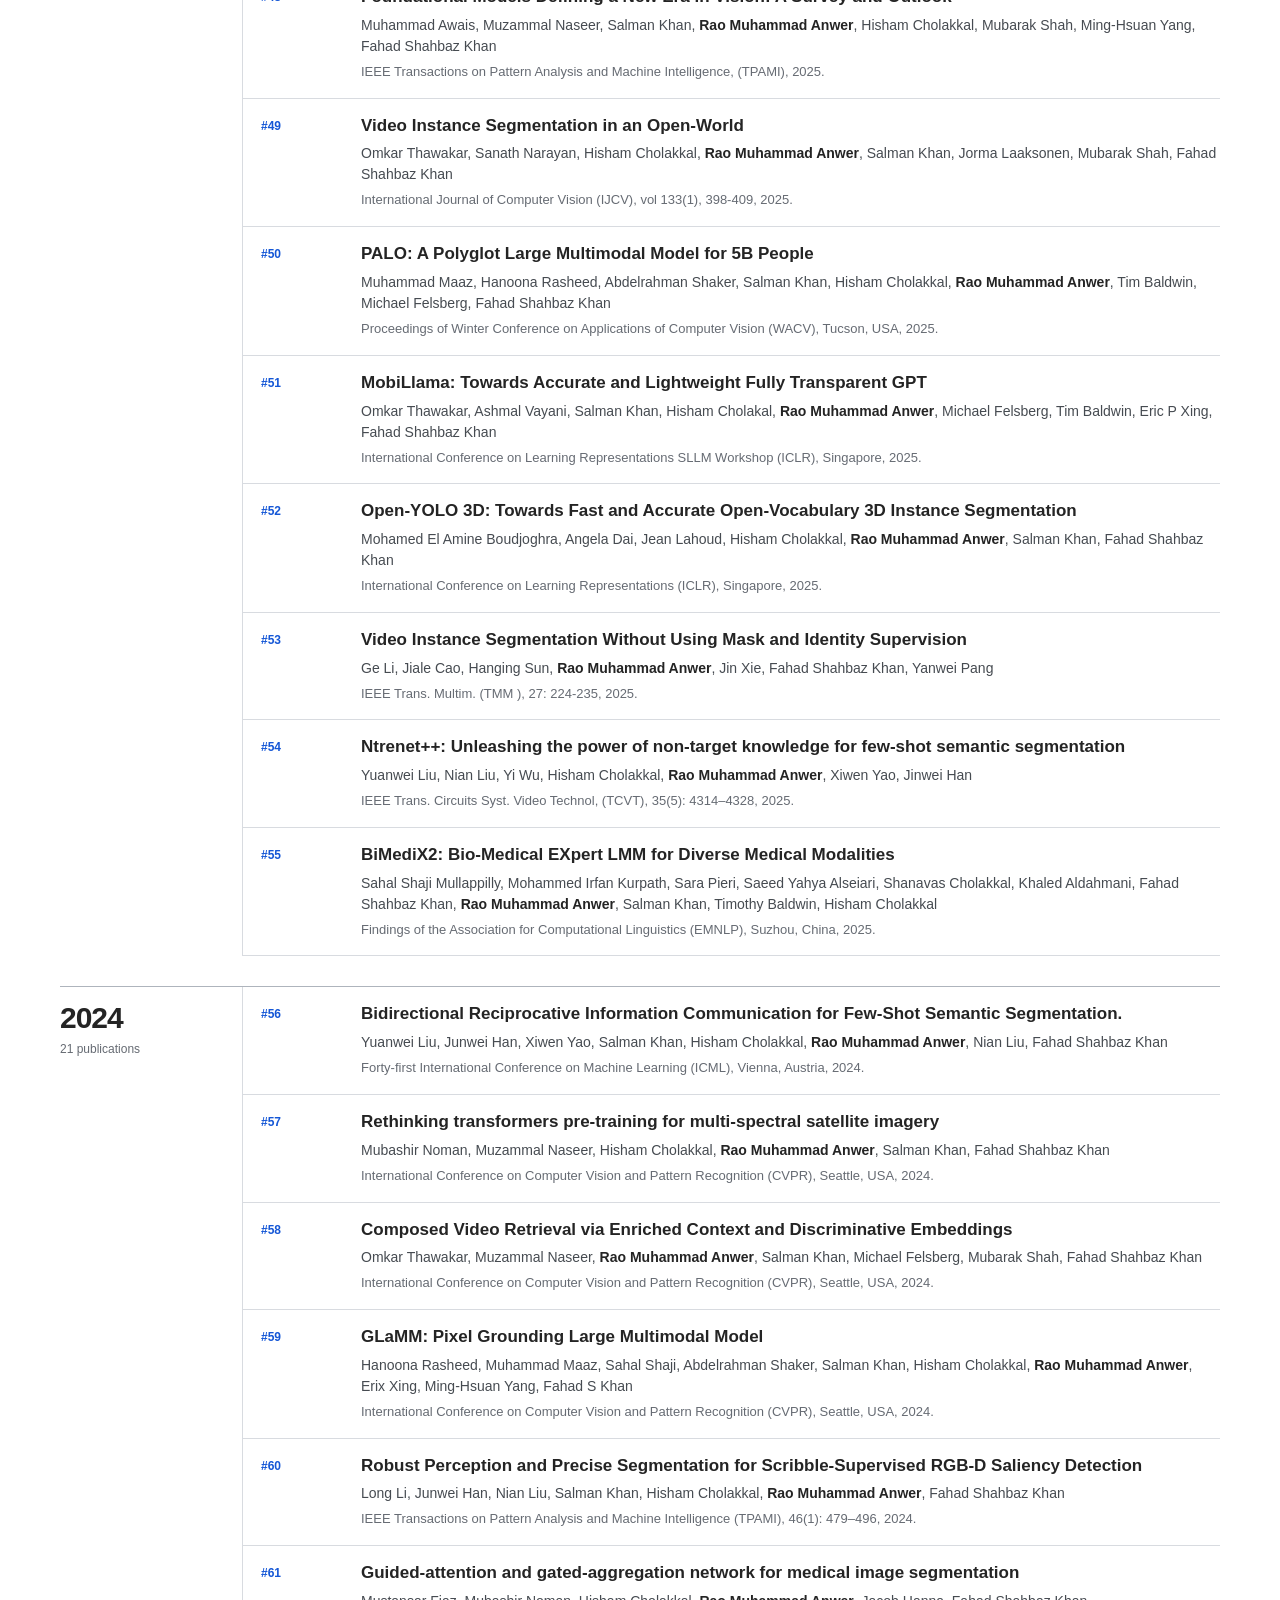
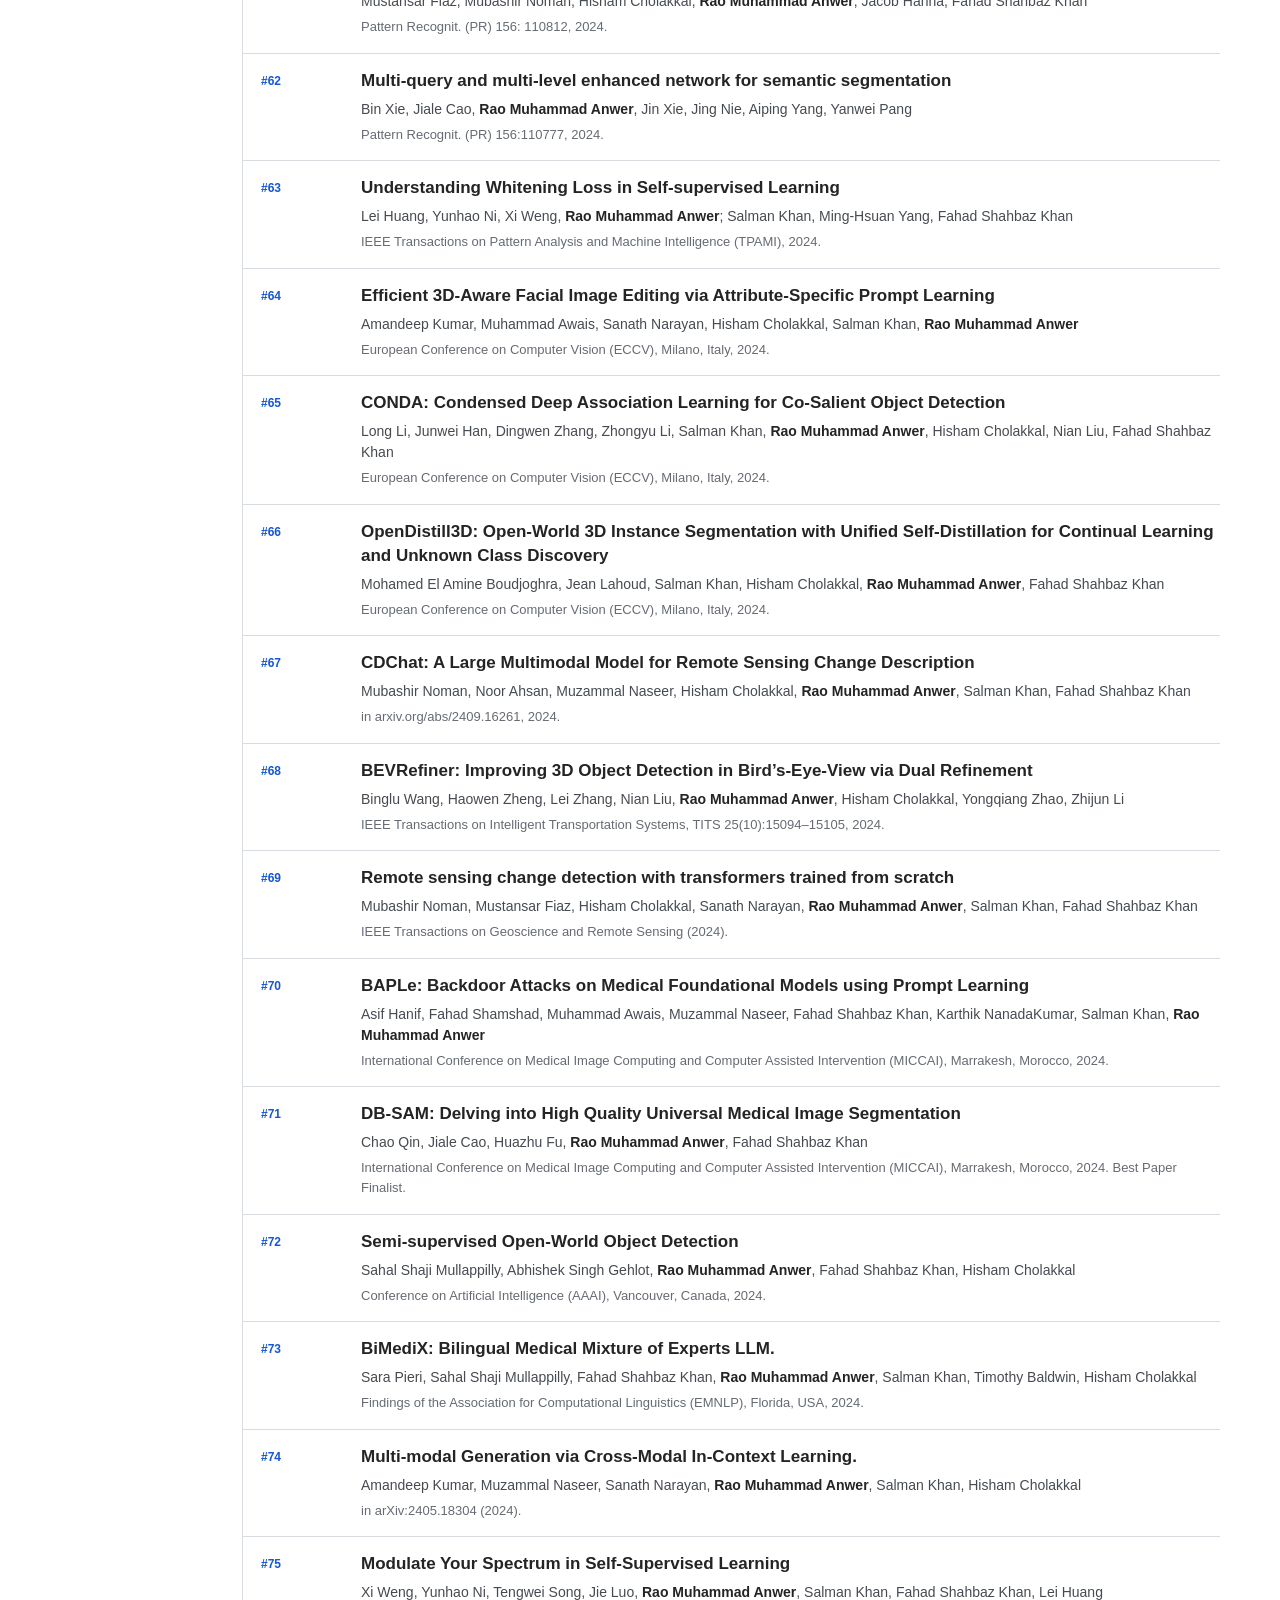
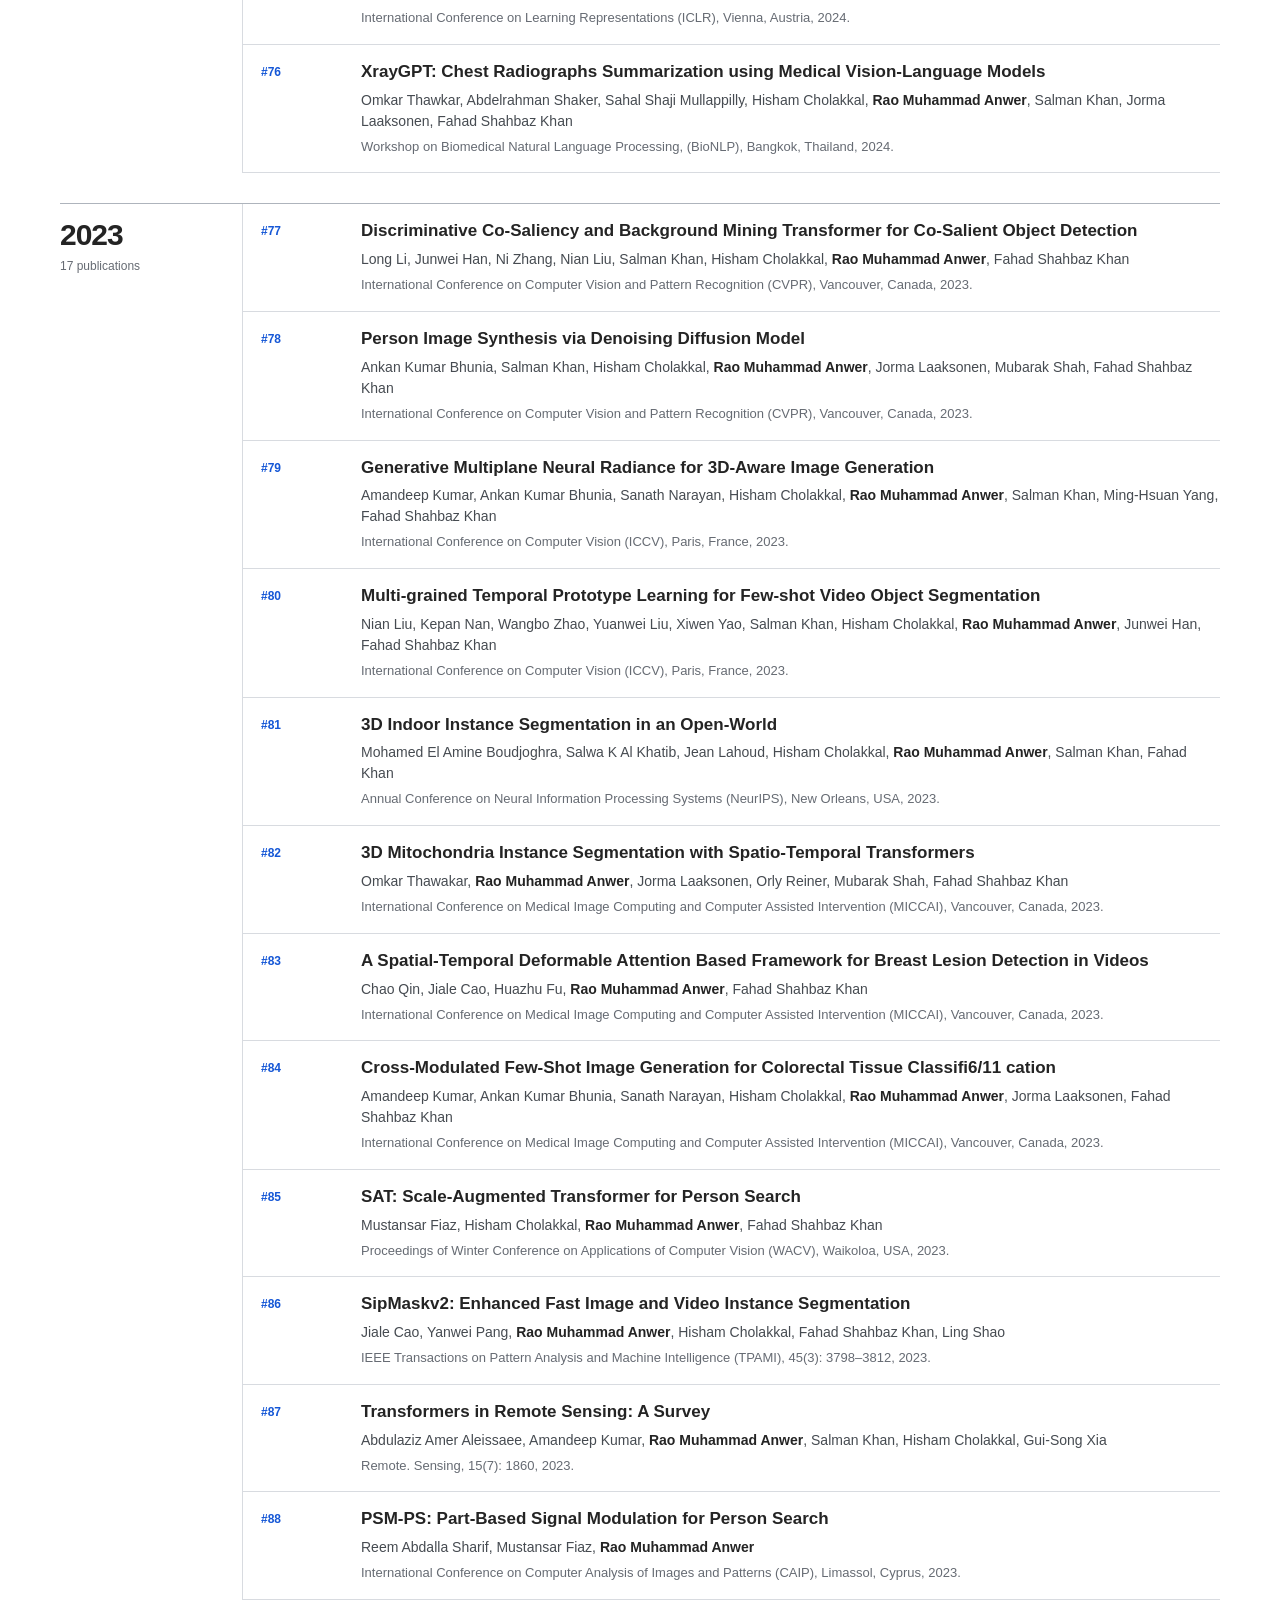
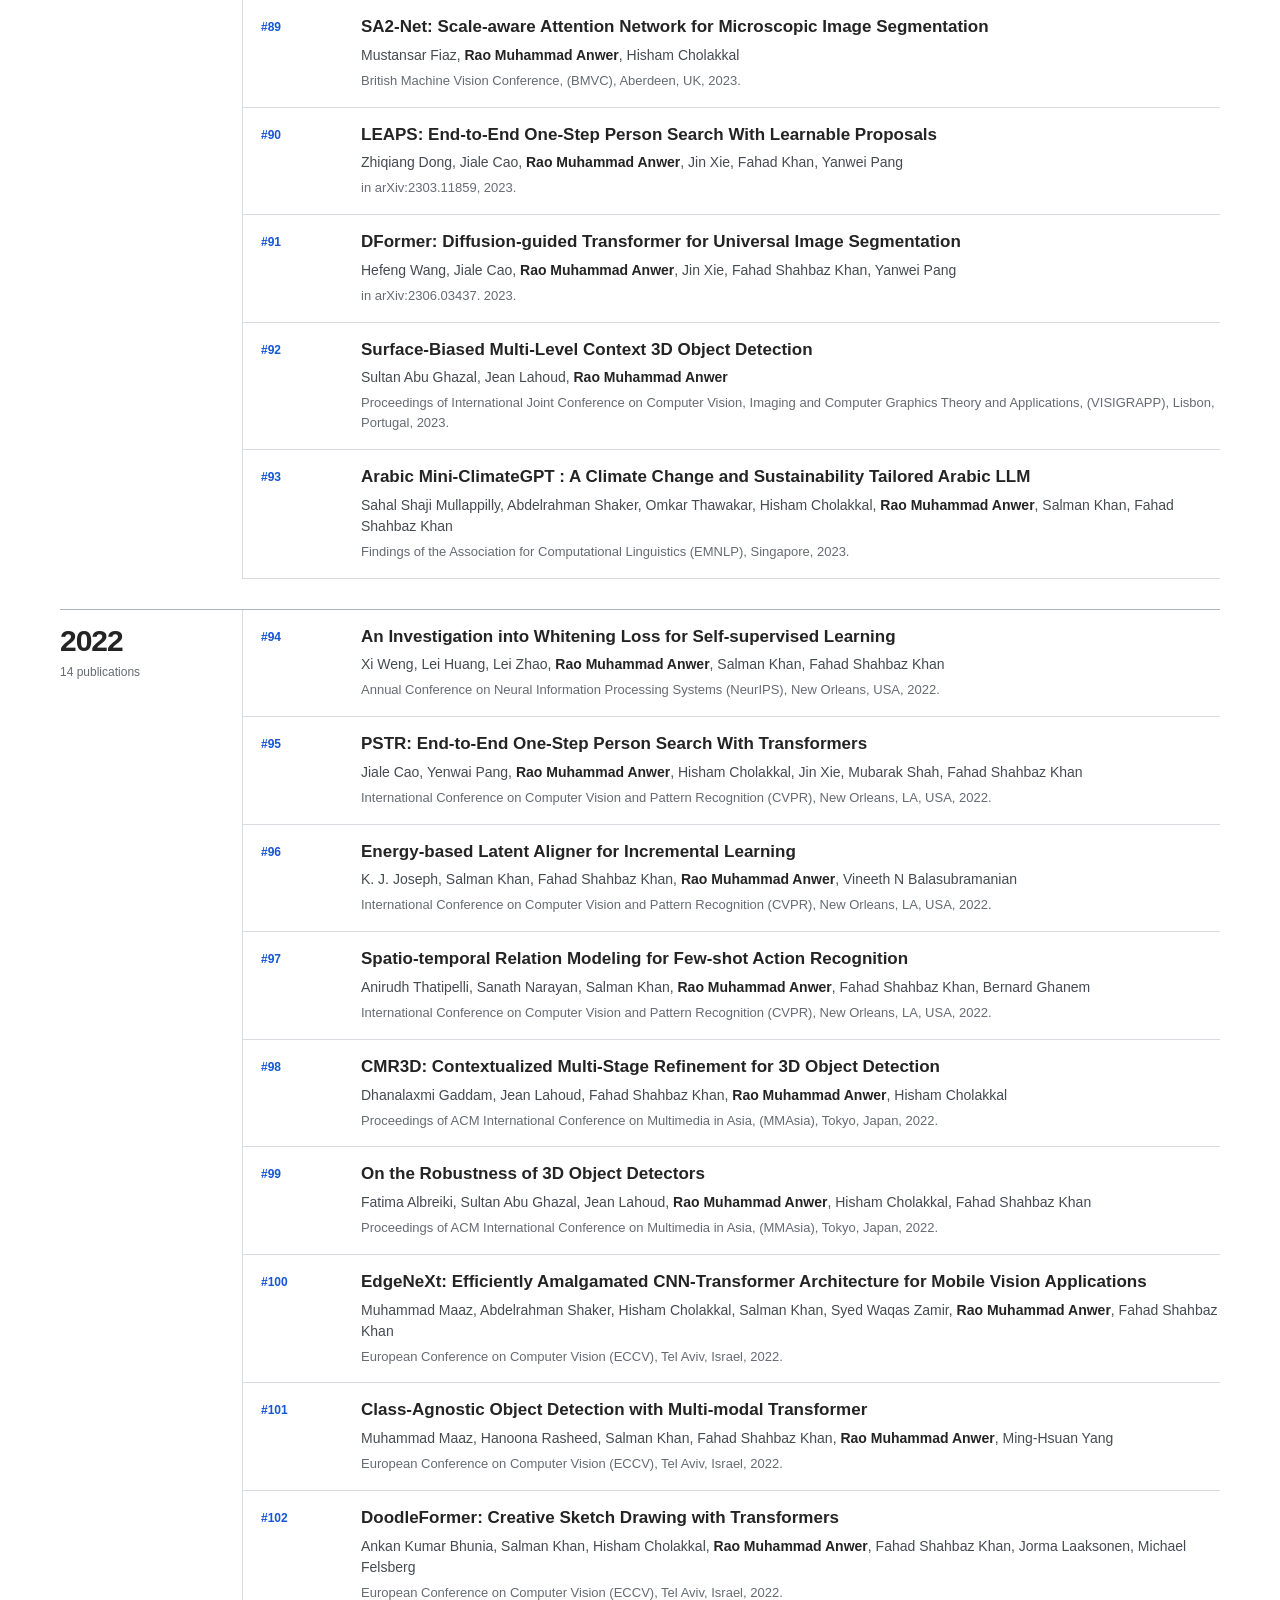
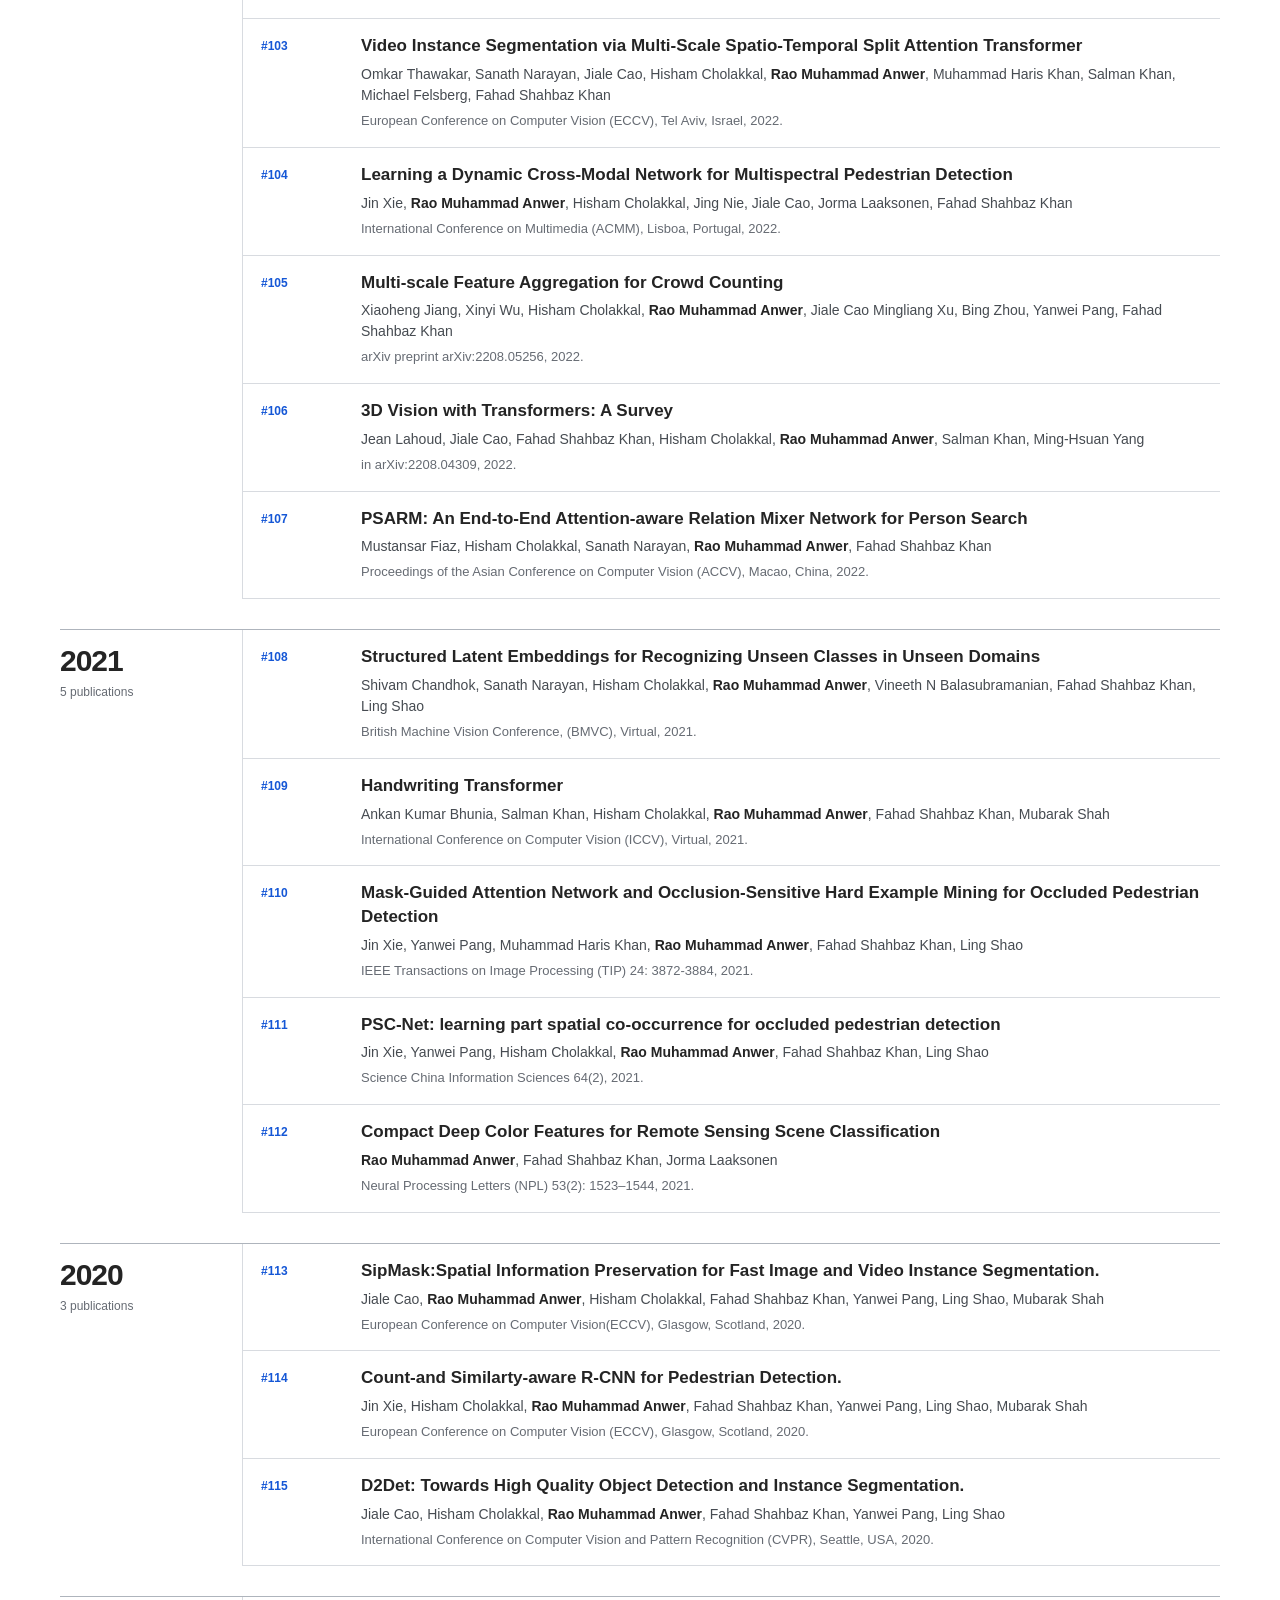
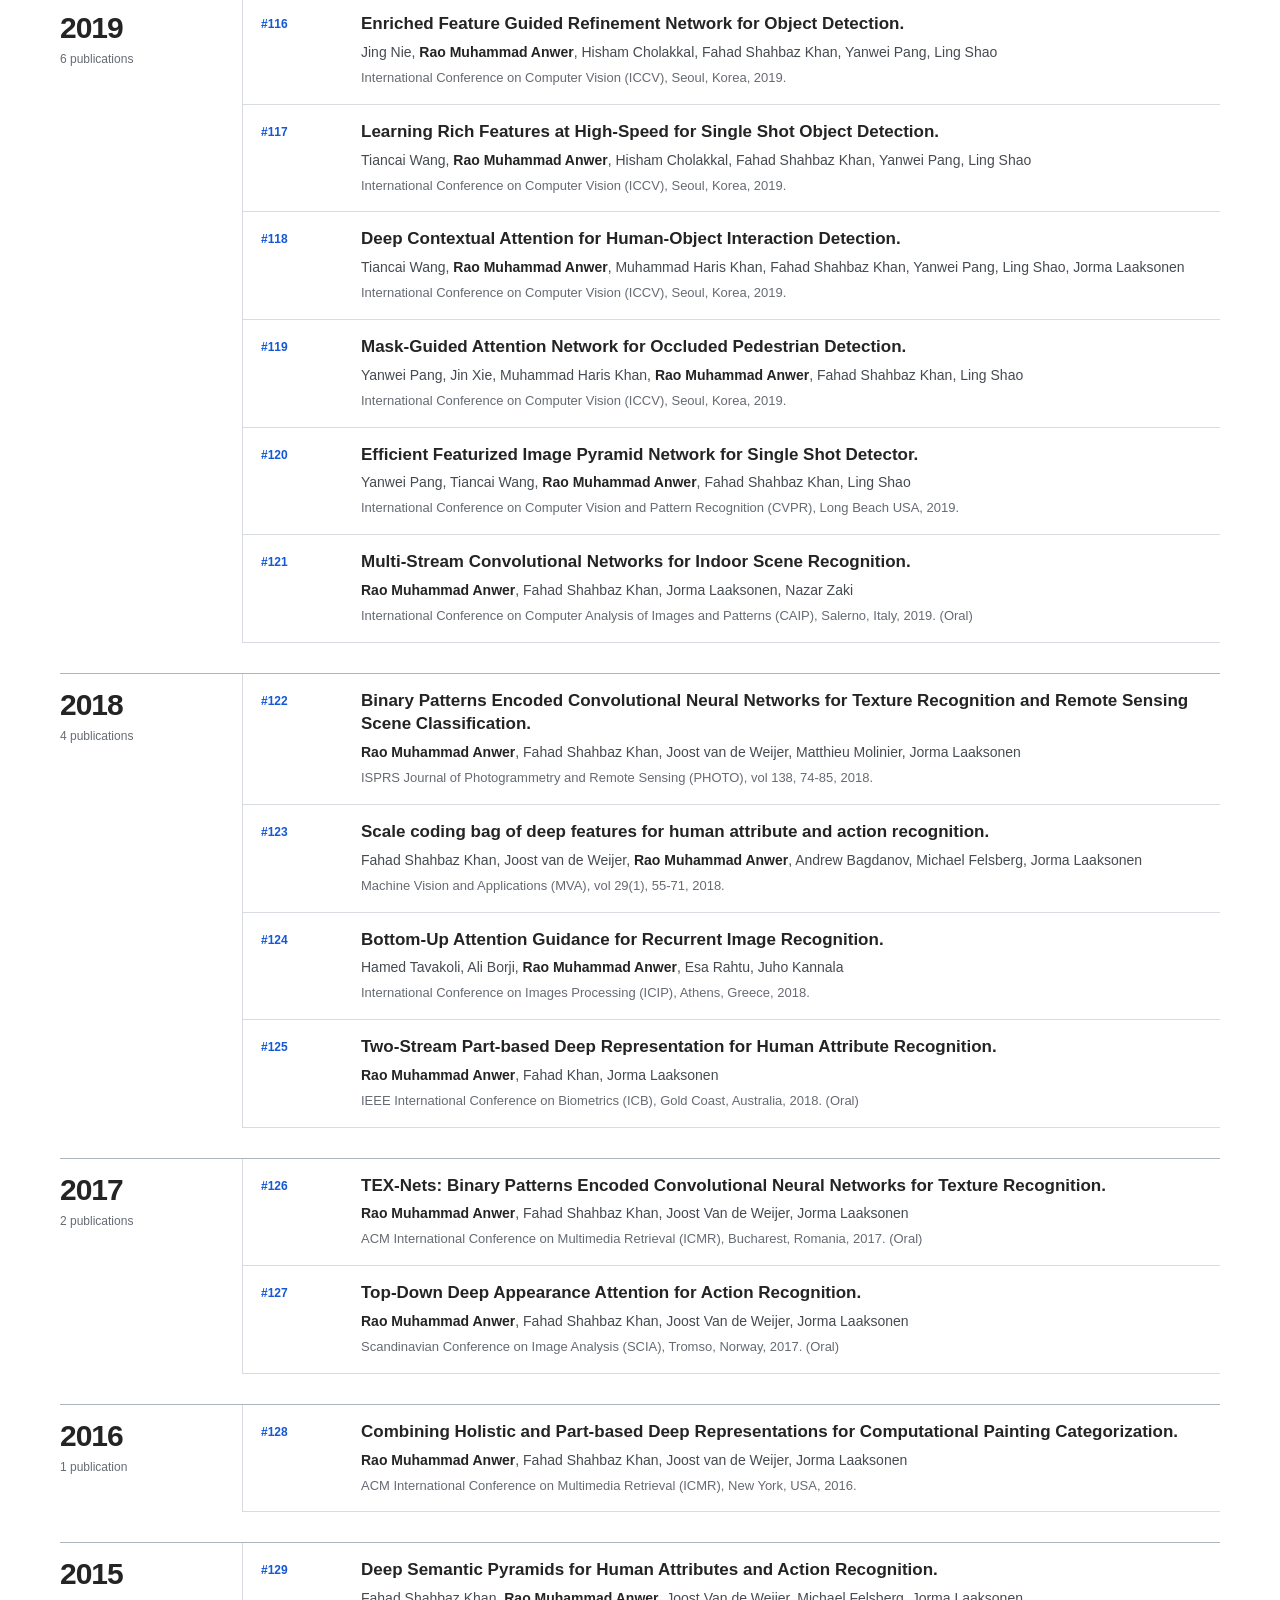
==== commit 2242e574: "Align academic profile with latest November 2026 CV" ====
--- a/publications.html
+++ b/publications.html
@@ -69,7 +69,7 @@
       <div><span>Unique publications</span><strong id="unique-publication-count">136</strong></div>
       <div><span>Publication years</span><strong>17</strong></div>
       <div><span>Years represented</span><strong>2011–2027</strong></div>
-      <div><span>Citations / H-index</span><strong>10,000+ / 45</strong></div>
+      <div><span>Citations / H-index</span><strong>10,250 / 45</strong></div>
     </div>
 
     <section class="publication-browser" aria-labelledby="publication-browser-title">
